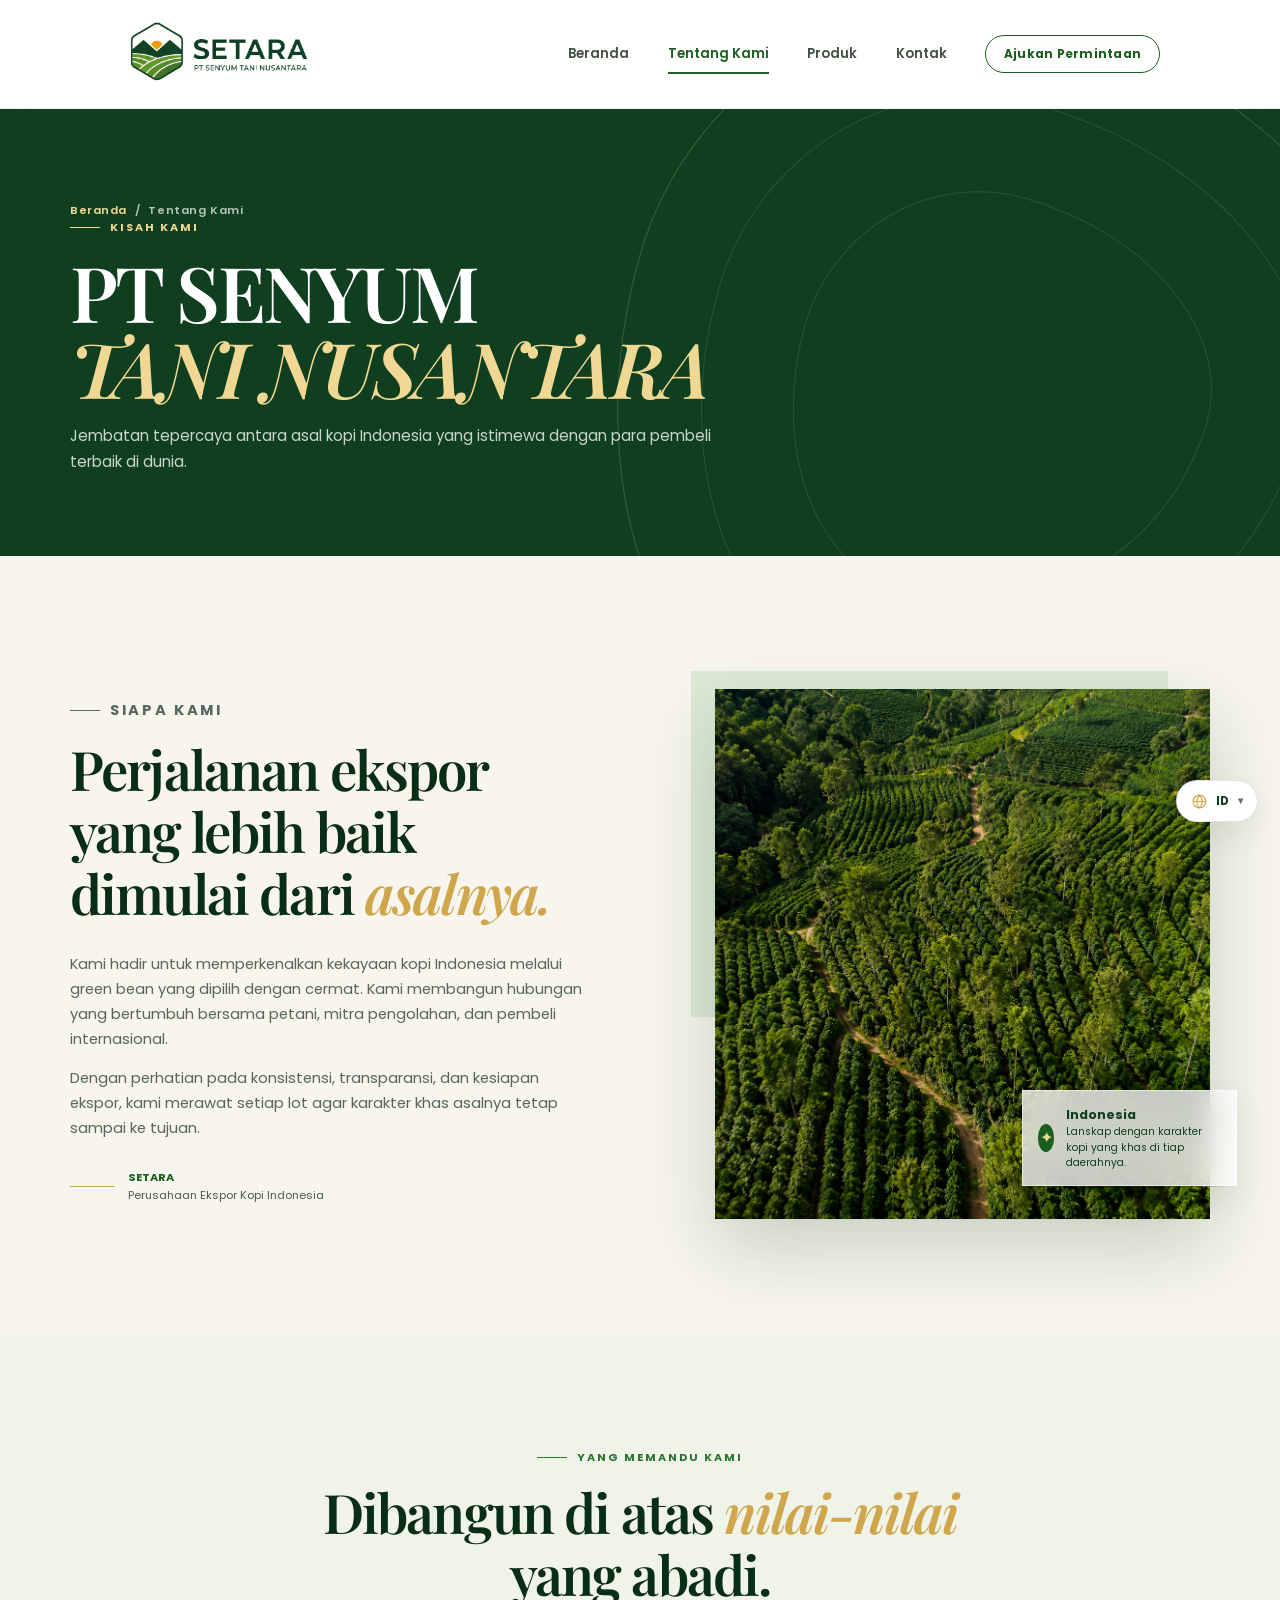
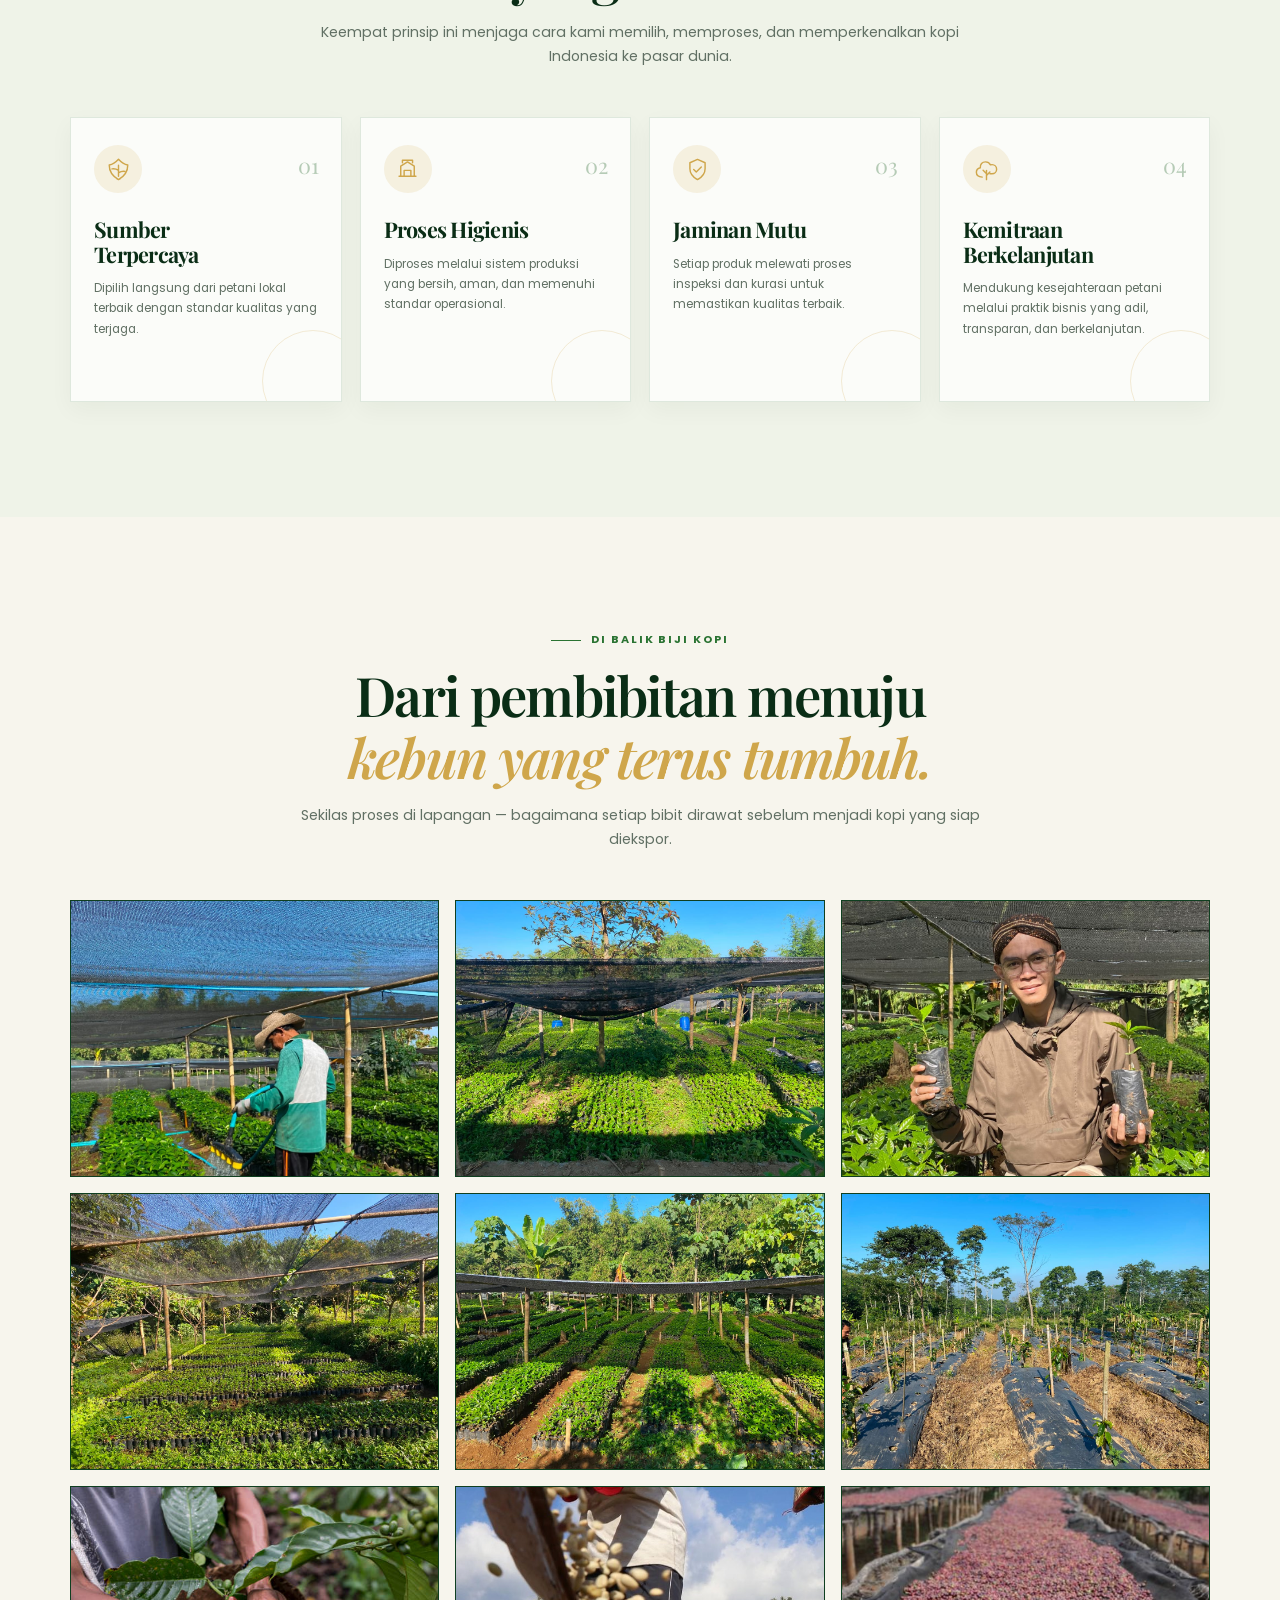
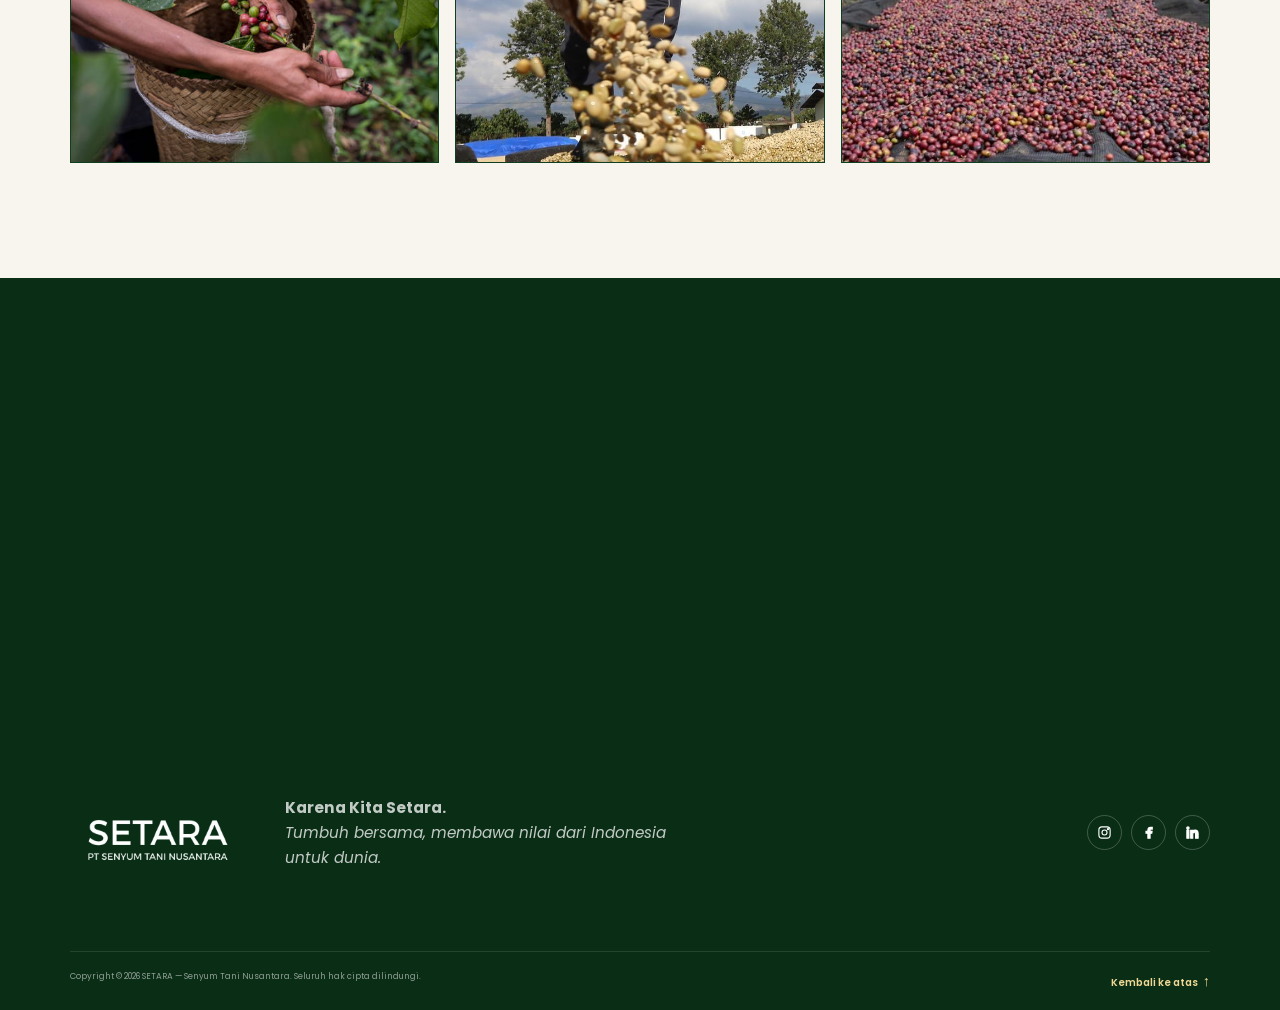
==== about.html @ 3e42531a "update galery and product" ====
<!doctype html>
<html lang="id">
  <head>
    <meta charset="UTF-8" />
    <meta name="viewport" content="width=device-width, initial-scale=1.0" />
    <meta
      name="description"
      content="Kenali komitmen SETARA dalam membawa kopi Indonesia berkualitas ke pasar global."
    />
    <title>Tentang Kami | SETARA</title>
    <link rel="icon" type="image/png" href="assets/logo-title.png" />
    <link rel="apple-touch-icon" href="assets/logo-title.png" />
    <link rel="preconnect" href="https://fonts.googleapis.com" />
    <link rel="preconnect" href="https://fonts.gstatic.com" crossorigin />
    <link
      href="https://fonts.googleapis.com/css2?family=Poppins:wght@400;500;600;700&family=Playfair+Display:wght@600;700&display=swap"
      rel="stylesheet"
    />
    <link rel="stylesheet" href="css/style.css" />
  </head>
  <body>
    <div class="site-loader" id="site-loader" aria-hidden="true">
      <div class="loader-mark"><span></span><span></span></div>
      <p>SETARA</p>
    </div>

    <header class="site-header" id="top">
      <div class="container nav-wrap">
        <a
          class="brand brand-logo"
          href="index.html"
          aria-label="SETARA - Senyum Tani Nusantara, kembali ke beranda"
        >
          <img
            src="assets/logo-horizontal.png"
            alt="SETARA - Senyum Tani Nusantara"
          />
        </a>
        <button
          class="menu-toggle"
          type="button"
          aria-expanded="false"
          aria-controls="primary-navigation"
          aria-label="Buka navigasi"
        >
          <span></span><span></span><span></span>
        </button>
        <nav
          class="primary-nav"
          id="primary-navigation"
          aria-label="Navigasi utama"
        >
          <a href="index.html" data-i18n="nav.beranda">Beranda</a
          ><a class="active" href="about.html" data-i18n="nav.about">Tentang Kami</a
          ><a href="product.html" data-i18n="nav.product">Produk</a><a href="contact.html" data-i18n="nav.contact">Kontak</a>
          <button type="button" class="nav-request-btn" data-open-request>
            <span data-i18n="nav.request">Ajukan Permintaan</span>
          </button>
        </nav>
      </div>
    </header>

    <main>
      <section class="page-hero about-hero" aria-labelledby="about-title">
        <div class="page-hero-pattern" aria-hidden="true"></div>
        <div class="container page-hero-content">
          <p class="breadcrumb reveal" data-reveal="fade-up">
            <a href="index.html" data-i18n="nav.beranda">Beranda</a
            ><span aria-hidden="true">/</span> <span data-i18n="about.breadcrumb">Tentang Kami</span>
          </p>
          <p class="eyebrow light reveal" data-reveal="fade-up" data-i18n="about.hero.eyebrow">Kisah kami</p>
          <h1 id="about-title" class="reveal" data-reveal="fade-up" data-i18n="about.hero.title">
            PT SENYUM <em>TANI NUSANTARA</em>
          </h1>
          <p class="page-hero-lead reveal" data-reveal="fade-up" data-i18n="about.hero.lead">
            Jembatan tepercaya antara asal kopi Indonesia yang istimewa dengan
            para pembeli terbaik di dunia.
          </p>
        </div>
      </section>

      <section class="section story-section" aria-labelledby="story-title">
        <div class="container story-grid">
          <div class="story-copy reveal" data-reveal="fade-right">
            <p class="eyebrow" data-i18n="about.story.eyebrow">Siapa kami</p>
            <h2 id="story-title" data-i18n="about.story.title">
              Perjalanan ekspor yang lebih baik dimulai dari
              <em>asalnya.</em>
            </h2>
            <p data-i18n="about.story.p1">
              Kami hadir untuk memperkenalkan kekayaan kopi Indonesia
              melalui green bean yang dipilih dengan cermat. Kami membangun
              hubungan yang bertumbuh bersama petani, mitra pengolahan, dan
              pembeli internasional.
            </p>
            <p data-i18n="about.story.p2">
              Dengan perhatian pada konsistensi, transparansi, dan kesiapan
              ekspor, kami merawat setiap lot agar karakter khas asalnya tetap
              sampai ke tujuan.
            </p>
            <div class="story-signature">
              <span class="signature-line"></span>
              <p data-i18n="about.story.signature">
                <strong>SETARA</strong><br />Perusahaan Ekspor Kopi
                Indonesia
              </p>
            </div>
          </div>
          <div class="story-visual reveal" data-reveal="fade-left">
            <div class="story-photo">
              <img
                src="assets/coffee-plantation.png"
                alt="Hamparan kebun kopi Indonesia"
                loading="lazy"
              />
            </div>
            <div class="origin-card glass-card">
              <span class="origin-pin" aria-hidden="true">✦</span>
              <p data-i18n="about.origin.card">
                <strong>Indonesia</strong><br />Lanskap dengan karakter kopi
                yang khas di tiap daerahnya.
              </p>
            </div>
          </div>
        </div>
      </section>

      <section
        class="values-section section section-soft"
        aria-labelledby="values-title"
      >
        <div class="container">
          <div class="section-heading centered reveal" data-reveal="fade-up">
            <p class="eyebrow" data-i18n="about.values.eyebrow">Yang memandu kami</p>
            <h2 id="values-title" data-i18n="about.values.title">Dibangun di atas <em>nilai-nilai</em> yang abadi.</h2>
            <p data-i18n="about.values.desc">
              Keempat prinsip ini menjaga cara kami memilih, memproses, dan
              memperkenalkan kopi Indonesia ke pasar dunia.
            </p>
          </div>

          <div class="values-grid">
            <article class="value-card reveal" data-reveal="fade-up">
              <div class="value-icon" aria-hidden="true">
                <svg viewBox="0 0 32 32">
                  <path
                    d="M16 28c6.7-3.8 11-9.4 11-17.3C22.2 9.8 18.9 7 16 3.8c-2.9 3.2-6.2 6-11 6.9C5 18.6 9.3 24.2 16 28Z"
                  ></path>
                  <path
                    d="M16 24V11M16 17c-2.7-1.7-5.3-2.1-7.7-1.7M16 20c2.7-1.7 5.3-2.1 7.7-1.7"
                  ></path>
                </svg>
              </div>
              <span class="card-number">01</span>
              <h3 data-i18n="about.value1.title">Sumber Terpercaya</h3>
              <p data-i18n="about.value1.desc">
                Dipilih langsung dari petani lokal terbaik dengan standar
                kualitas yang terjaga.
              </p>
            </article>
            <article class="value-card reveal" data-reveal="fade-up">
              <div class="value-icon" aria-hidden="true">
                <svg viewBox="0 0 32 32">
                  <path d="M8 24V12l8-5 8 5v12"></path>
                  <path d="M12 24v-7h8v7M6 24h20M10 8V5h12v3"></path>
                </svg>
              </div>
              <span class="card-number">02</span>
              <h3 data-i18n="about.value2.title">Proses Higienis</h3>
              <p data-i18n="about.value2.desc">
                Diproses melalui sistem produksi yang bersih, aman, dan memenuhi
                standar operasional.
              </p>
            </article>
            <article class="value-card reveal" data-reveal="fade-up">
              <div class="value-icon" aria-hidden="true">
                <svg viewBox="0 0 32 32">
                  <path
                    d="M16 4 25 8v7c0 5.8-3.8 10-9 13-5.2-3-9-7.2-9-13V8l9-4Z"
                  ></path>
                  <path d="m11.5 16 3 3 6-6"></path>
                </svg>
              </div>
              <span class="card-number">03</span>
              <h3 data-i18n="about.value3.title">Jaminan Mutu</h3>
              <p data-i18n="about.value3.desc">
                Setiap produk melewati proses inspeksi dan kurasi untuk
                memastikan kualitas terbaik.
              </p>
            </article>
            <article class="value-card reveal" data-reveal="fade-up">
              <div class="value-icon" aria-hidden="true">
                <svg viewBox="0 0 32 32">
                  <path
                    d="M11 25c-4.4 0-7-2.3-7-5.6 0-2.6 1.8-4.8 4.7-5.4-.5-4.4 2.2-7 6.2-7 2.7 0 4.7 1.3 5.8 3.5.6-.2 1.2-.3 1.9-.3 3.1 0 5.4 2.3 5.4 5.4S25.6 21 22.5 21H20"
                  ></path>
                  <path d="M16 28v-11M16 21l-4-4M16 23l4-4"></path>
                </svg>
              </div>
              <span class="card-number">04</span>
              <h3 data-i18n="about.value4.title">Kemitraan Berkelanjutan</h3>
              <p data-i18n="about.value4.desc">
                Mendukung kesejahteraan petani melalui praktik bisnis yang adil,
                transparan, dan berkelanjutan.
              </p>
            </article>
          </div>
        </div>
      </section>

      <!-- Galeri "behind the beans": proses di lapangan, dari pembibitan hingga kebun tumbuh -->
      <section class="section gallery-section" aria-labelledby="gallery-title">
        <div class="container">
          <div class="section-heading centered reveal" data-reveal="fade-up">
            <p class="eyebrow" data-i18n="about.gallery.eyebrow">Di balik biji kopi</p>
            <h2 id="gallery-title" data-i18n="about.gallery.title">
              Dari pembibitan menuju <em>kebun yang terus tumbuh.</em>
            </h2>
            <p data-i18n="about.gallery.desc">
              Sekilas proses di lapangan — bagaimana setiap bibit dirawat
              sebelum menjadi kopi yang siap diekspor.
            </p>
          </div>

          <div class="gallery-grid">
            <button
              class="gallery-item reveal"
              data-reveal="zoom-in"
              type="button"
              data-gallery-open
              data-full="assets/gallery-pembibitan-terpadu.jpeg"
              data-caption="Pembibitan Terpadu"
            >
              <img
                src="assets/galeri1.jpeg"
                alt="Area pembibitan kopi SETARA"
                loading="lazy"
              />
              <span class="gallery-item-caption">Pembibitan Terpadu</span>
            </button>
            <button
              class="gallery-item reveal"
              data-reveal="fade-up"
              type="button"
              data-gallery-open
              data-full="assets/gallery-dirawat-harian.jpeg"
              data-caption="Dirawat Setiap Hari"
            >
              <img
                src="assets/galeri2.jpeg"
                alt="Petani menyiram bibit kopi"
                loading="lazy"
              />
              <span class="gallery-item-caption">Dirawat Setiap Hari</span>
            </button>
            <button
              class="gallery-item reveal"
              data-reveal="fade-left"
              type="button"
              data-gallery-open
              data-full="assets/bibit-pilihan.jpeg"
              data-caption="Bibit Pilihan"
            >
              <img
                src="assets/galeri3.jpeg"
                alt="Bibit kopi pilihan yang baru ditanam"
                loading="lazy"
              />
              <span class="gallery-item-caption">Bibit Pilihan</span>
            </button>
            <button
              class="gallery-item reveal"
              data-reveal="fade-up"
              type="button"
              data-gallery-open
              data-full="assets/gallery-bawah-naungan.jpeg"
              data-caption="Tumbuh di Bawah Naungan"
            >
              <img
                src="assets/galeri4.jpeg"
                alt="Bibit kopi tumbuh di bawah naungan jaring"
                loading="lazy"
              />
              <span class="gallery-item-caption">Tumbuh di Bawah Naungan</span>
            </button>
            <button
              class="gallery-item reveal"
              data-reveal="fade-right"
              type="button"
              data-gallery-open
              data-full="assets/gallery-menyatu-alam.jpeg"
              data-caption="Menyatu dengan Alam"
            >
              <img
                src="assets/galeri5.jpeg"
                alt="Kebun pembibitan kopi yang menyatu dengan alam sekitar"
                loading="lazy"
              />
              <span class="gallery-item-caption">Menyatu dengan Alam</span>
            </button>
            <button
              class="gallery-item reveal"
              data-reveal="fade-up"
              type="button"
              data-gallery-open
              data-full="assets/kebun-tumbuh.jpeg"
              data-caption="Kebun yang Terus Berkembang"
            >
              <img
                src="assets/galeri6.jpeg"
                alt="Kebun kopi SETARA yang terus berkembang"
                loading="lazy"
              />
              <span class="gallery-item-caption"
                >Kebun yang Terus Berkembang</span
              >
            </button>
            <button
              class="gallery-item reveal"
              data-reveal="fade-up"
              type="button"
              data-gallery-open
              data-full="assets/kebun-tumbuh.jpeg"
              data-caption="Kebun yang Terus Berkembang"
            >
              <img
                src="assets/galeri7.jpeg"
                alt="Kebun kopi SETARA yang terus berkembang"
                loading="lazy"
              />
              <span class="gallery-item-caption"
                >Kebun yang Terus Berkembang</span
              >
            </button>
            <button
              class="gallery-item reveal"
              data-reveal="fade-up"
              type="button"
              data-gallery-open
              data-full="assets/kebun-tumbuh.jpeg"
              data-caption="Kebun yang Terus Berkembang"
            >
              <img
                src="assets/galeri8.jpeg"
                alt="Kebun kopi SETARA yang terus berkembang"
                loading="lazy"
              />
              <span class="gallery-item-caption"
                >Kebun yang Terus Berkembang</span
              >
            </button>
            <button
              class="gallery-item reveal"
              data-reveal="fade-up"
              type="button"
              data-gallery-open
              data-full="assets/kebun-tumbuh.jpeg"
              data-caption="Kebun yang Terus Berkembang"
            >
              <img
                src="assets/galeri9.jpeg"
                alt="Kebun kopi SETARA yang terus berkembang"
                loading="lazy"
              />
              <span class="gallery-item-caption"
                >Kebun yang Terus Berkembang</span
              >
            </button>
          </div>
        </div>
      </section>

      <section class="quote-band" aria-label="Pernyataan SETARA">
        <div class="container reveal" data-reveal="zoom-in">
          <span class="quote-mark" aria-hidden="true">“</span>
          <p data-i18n="about.quote">
            Kami percaya kemitraan kopi yang paling kuat lahir dari kejelasan,
            perhatian, dan rasa hormat bersama terhadap asalnya.
          </p>
        </div>
      </section>
    </main>

    <footer class="site-footer">
      <div class="container footer-main">
        <a
          class="brand brand-logo footer-brand"
          href="index.html"
          aria-label="SETARA - Senyum Tani Nusantara, beranda"
        >
          <img
            src="assets/logo-footer.png"
            alt="SETARA - Senyum Tani Nusantara"
          />
        </a>
        <p data-i18n="footer.tagline">
          <strong>Karena Kita Setara.</strong><br />
          <em>Tumbuh bersama, membawa nilai dari Indonesia untuk dunia.</em>
        </p>
        <div class="social-links" aria-label="Media sosial">
          <a href="https://www.instagram.com/senyumtaninusantara/" target="_blank" rel="noopener noreferrer" aria-label="Instagram @senyumtaninusantara" title="Instagram @senyumtaninusantara"
            ><svg viewBox="0 0 24 24" aria-hidden="true">
              <rect x="3" y="3" width="18" height="18" rx="5"></rect>
              <circle cx="12" cy="12" r="4"></circle>
              <circle cx="17.5" cy="6.5" r="1"></circle></svg
          ></a>
          <a href="#" aria-label="Facebook" title="Facebook"
            ><svg viewBox="0 0 24 24" aria-hidden="true">
              <path
                d="M14.5 21v-8h2.8l.4-3h-3.2V8.1c0-.9.3-1.6 1.7-1.6H18V3.8c-.3 0-1.4-.1-2.6-.1-2.6 0-4.4 1.6-4.4 4.5V10H8v3h3v8h3.5Z"
              ></path></svg
          ></a>
          <a href="#" aria-label="LinkedIn" title="LinkedIn"
            ><svg viewBox="0 0 24 24" aria-hidden="true">
              <path
                d="M6.3 8.3H3V21h3.3V8.3ZM4.7 3A1.9 1.9 0 1 0 4.7 6.8 1.9 1.9 0 0 0 4.7 3ZM21 13.7c0-3.8-2-5.6-4.8-5.6-2.2 0-3.2 1.2-3.8 2V8.3H9.1V21h3.3v-6.3c0-1.7.3-3.4 2.4-3.4 2.1 0 2.1 2 2.1 3.5V21H21v-7.3Z"
              ></path></svg
          ></a>
        </div>
      </div>
      <div class="container footer-bottom">
        <small data-i18n="footer.copyright">Copyright © 2026 SETARA — Senyum Tani Nusantara. Seluruh hak cipta dilindungi.</small
        ><a href="#top" data-i18n="footer.backtotop">Kembali ke atas <span aria-hidden="true">↑</span></a>
      </div>
    </footer>
    <button class="scroll-top" type="button" aria-label="Kembali ke atas">
      <span aria-hidden="true">↑</span>
    </button>

    <!-- Lightbox galeri -->
    <div class="lightbox" id="galleryLightbox" aria-hidden="true">
      <div class="lightbox-overlay" data-lightbox-close></div>
      <div class="lightbox-inner">
        <button
          class="lightbox-close"
          type="button"
          data-lightbox-close
          aria-label="Tutup galeri"
        >
          ×
        </button>
        <button
          class="lightbox-arrow prev"
          type="button"
          data-lightbox-prev
          aria-label="Foto sebelumnya"
        >
          ‹
        </button>
        <img class="lightbox-image" id="lightboxImage" src="" alt="" />
        <p class="lightbox-caption" id="lightboxCaption"></p>
        <button
          class="lightbox-arrow next"
          type="button"
          data-lightbox-next
          aria-label="Foto berikutnya"
        >
          ›
        </button>
      </div>
    </div>

    <!-- Modal form permintaan -->
    <div class="request-modal" id="requestModal" aria-hidden="true">
      <div class="request-modal-overlay" data-close-request></div>
      <div
        class="request-modal-panel"
        role="dialog"
        aria-modal="true"
        aria-labelledby="requestModalTitle"
      >
        <button
          type="button"
          class="request-modal-close"
          data-close-request
          aria-label="Tutup form permintaan"
        >
          ×
        </button>
        <p class="eyebrow" data-i18n="modal.eyebrow">Ajukan Permintaan</p>
        <h3 id="requestModalTitle" data-i18n="modal.title">Ceritakan kebutuhan Anda</h3>
        <p class="request-modal-lead" data-i18n="modal.lead">
          Isi form singkat ini, permintaan Anda akan langsung dibuka lewat
          aplikasi email menuju tim kami.
        </p>
        <form id="requestForm" novalidate>
          <div class="form-field">
            <label for="reqName" data-i18n="modal.label.name">Nama</label
            ><input
              type="text"
              id="reqName"
              name="name"
              autocomplete="name"
              required
            />
          </div>
          <div class="form-field">
            <label for="reqEmail" data-i18n="modal.label.email">Email</label
            ><input
              type="email"
              id="reqEmail"
              name="email"
              autocomplete="email"
              required
            />
          </div>
          <div class="form-field">
            <label for="reqMessage" data-i18n="modal.label.message">Permintaan</label
            ><textarea
              id="reqMessage"
              name="message"
              rows="4"
              required
            ></textarea>
          </div>
          <button type="submit" class="button button-primary request-submit" data-i18n="modal.submit">
            Kirim Permintaan <span aria-hidden="true">→</span>
          </button>
          <p class="request-modal-note" id="requestModalNote" role="status"></p>
        </form>
      </div>
    </div>

    <script src="js/script.js"></script>
  </body>
</html>
---- css/style.css ----
/* SETARA — shared design system */
:root {
  --green-950: #0a2d16;
  --green-900: #103f20;
  --green-800: #1b5e20;
  --green-700: #2a7332;
  --green-500: #639e58;
  --green-200: #dcead6;
  --cream: #f7f5ed;
  --cream-dark: #ece8db;
  --ink: #16251a;
  --muted: #617064;
  --gold: #cfa64b;
  --gold-light: #f0d894;
  --white: #ffffff;
  --border: rgba(22, 37, 26, 0.13);
  --shadow-sm: 0 12px 30px rgba(20, 46, 27, 0.08);
  --shadow-lg: 0 28px 70px rgba(16, 57, 26, 0.2);
  --serif: "Playfair Display", Georgia, serif;
  --sans: "Poppins", Arial, sans-serif;
  --container: min(1140px, calc(100% - 48px));
}

* {
  box-sizing: border-box;
}

html {
  scroll-behavior: smooth;
}

body {
  margin: 0;
  overflow-x: hidden;
  background: var(--cream);
  color: var(--ink);
  font-family: var(--sans);
  font-size: 16px;
  line-height: 1.7;
  -webkit-font-smoothing: antialiased;
  text-rendering: optimizeLegibility;
}

body.menu-open {
  overflow: hidden;
}

img {
  display: block;
  max-width: 100%;
}

a {
  color: inherit;
  text-decoration: none;
}

button {
  font: inherit;
}

p, h1, h2, h3, figure {
  margin: 0;
}

::selection {
  background: var(--gold-light);
  color: var(--green-950);
}

:focus-visible {
  outline: 3px solid var(--gold);
  outline-offset: 4px;
}

.container {
  width: var(--container);
  margin-inline: auto;
}

.section {
  padding: clamp(76px, 9vw, 132px) 0;
}

.section-soft {
  background: #eff3e8;
}

.sr-only {
  position: absolute;
  width: 1px;
  height: 1px;
  padding: 0;
  margin: -1px;
  overflow: hidden;
  clip: rect(0, 0, 0, 0);
  white-space: nowrap;
  border: 0;
}

.eyebrow {
  display: flex;
  align-items: center;
  gap: 10px;
  color: var(--green-700);
  font-size: 0.69rem;
  font-weight: 700;
  letter-spacing: 0.18em;
  line-height: 1.4;
  text-transform: uppercase;
}

.eyebrow::before {
  width: 30px;
  height: 1px;
  background: currentColor;
  content: "";
}

.eyebrow.light {
  color: var(--gold-light);
}

h1, h2, h3 {
  letter-spacing: -0.034em;
  line-height: 1.14;
}

h1, h2 {
  font-family: var(--serif);
  font-weight: 600;
}

h1 em, h2 em, h3 em {
  color: var(--gold);
  font-style: italic;
  font-weight: inherit;
}

h2 {
  font-size: clamp(2.22rem, 4.25vw, 4.2rem);
}

/* Loading screen */
.site-loader {
  position: fixed;
  z-index: 2000;
  inset: 0;
  display: grid;
  place-content: center;
  gap: 18px;
  background: var(--green-950);
  color: var(--cream);
  transition: opacity 0.55s ease, visibility 0.55s ease;
}

.site-loader.is-hidden {
  visibility: hidden;
  opacity: 0;
}

.site-loader p {
  font-size: 0.72rem;
  font-weight: 700;
  letter-spacing: 0.28em;
  text-align: center;
  text-transform: uppercase;
}

.loader-mark {
  position: relative;
  width: 44px;
  height: 44px;
  margin-inline: auto;
}

.loader-mark span {
  position: absolute;
  inset: 0 18px;
  border-radius: 100% 0 100% 0;
  background: var(--gold);
  animation: loader-leaf 1.2s ease-in-out infinite alternate;
  transform: rotate(45deg);
}

.loader-mark span:last-child {
  background: var(--green-500);
  animation-delay: -0.6s;
  transform: rotate(225deg);
}

@keyframes loader-leaf {
  from {
    scale: 0.75;
    opacity: 0.48;
  }

  to {
    scale: 1;
    opacity: 1;
  }
}

/* Navigation */
.site-header {
  position: sticky;
  z-index: 100;
  top: 0;
  background: rgba(255, 255, 255, 0.95);
  border-bottom: 1px solid rgba(22, 37, 26, 0.06);
  box-shadow: 0 4px 18px rgba(20, 46, 27, 0.04);
  -webkit-backdrop-filter: blur(14px);
  backdrop-filter: blur(14px);
}

.nav-wrap {
  display: flex;
  align-items: center;
  justify-content: space-between;
  min-height: 108px;
  gap: 28px;
  max-width: 1040px;
  margin-inline: auto;
}

.brand {
  display: inline-flex;
  align-items: center;
  gap: 10px;
  flex-shrink: 0;
}

.brand:not(.brand-logo) img {
  width: 44px;
  height: 44px;
  border-radius: 50%;
  object-fit: cover;
}

.brand span {
  color: var(--green-950);
  font-size: 1rem;
  font-weight: 500;
  letter-spacing: -0.04em;
  line-height: 1;
}

.brand span strong {
  color: var(--green-800);
  font-weight: 700;
}

.brand-logo {
  margin-left: -10px;
}

.brand-logo img {
  width: 385px;
  max-height: 108px;
  object-fit: contain;
  object-position: left center;
}

.primary-nav {
  display: flex;
  align-items: center;
  gap: clamp(20px, 3vw, 39px);
}

.primary-nav a {
  position: relative;
  color: #415145;
  font-size: 0.82rem;
  font-weight: 600;
  line-height: 76px;
  transition: color 0.25s ease;
}

.primary-nav a::after {
  position: absolute;
  right: 0;
  bottom: 18px;
  left: 0;
  height: 2px;
  background: var(--green-800);
  content: "";
  scale: 0 1;
  transform-origin: right;
  transition: scale 0.3s ease;
}

.primary-nav a:hover, .primary-nav a.active {
  color: var(--green-800);
}

.primary-nav a:hover::after, .primary-nav a.active::after {
  scale: 1;
  transform-origin: left;
}

.menu-toggle {
  display: none;
  width: 44px;
  height: 44px;
  padding: 10px;
  border: 1px solid var(--border);
  border-radius: 50%;
  background: transparent;
  cursor: pointer;
}

.menu-toggle span {
  display: block;
  width: 100%;
  height: 2px;
  margin: 4px 0;
  background: var(--green-900);
  transition: transform .25s ease, opacity .25s ease;
}

.menu-toggle.is-open span:nth-child(1) {
  transform: translateY(6px) rotate(45deg);
}

.menu-toggle.is-open span:nth-child(2) {
  opacity: 0;
}

.menu-toggle.is-open span:nth-child(3) {
  transform: translateY(-6px) rotate(-45deg);
}

/* Tombol "Ajukan Permintaan" di navbar — pemicu modal form */
.nav-request-btn {
  display: inline-flex;
  align-items: center;
  height: 38px;
  padding: 0 18px;
  border: 1px solid var(--green-800);
  border-radius: 100px;
  background: transparent;
  color: var(--green-800);
  font-size: .74rem;
  font-weight: 700;
  letter-spacing: .02em;
  cursor: pointer;
  transition: background .25s ease, color .25s ease, transform .25s ease;
}

.nav-request-btn:hover {
  background: var(--green-800);
  color: var(--white);
  transform: translateY(-2px);
}

/* Hero */
.hero {
  position: relative;
  display: grid;
  min-height: max(620px, calc(100svh - 76px));
  overflow: hidden;
  isolation: isolate;
  background: var(--green-950);
}

.hero-media, .hero-scrim {
  position: absolute;
  inset: 0;
}

.hero-media {
  overflow: hidden;
  z-index: -3;
}

.hero-background {
  width: 100%;
  height: 112%;
  object-fit: cover;
  object-position: 50% 44%;
  filter: saturate(0.8) contrast(1.08);
  transform: scale(1.04);
  will-change: transform;
}

.hero-scrim {
  z-index: -2;
  background:
    linear-gradient(90deg, rgba(5, 31, 13, 0.94) 0%, rgba(8, 46, 19, 0.76) 43%, rgba(8, 46, 19, 0.36) 69%, rgba(8, 46, 19, 0.31) 100%),
    linear-gradient(0deg, rgba(7, 30, 14, 0.58), transparent 45%);
}

.hero::after {
  position: absolute;
  z-index: -1;
  right: -12vw;
  bottom: -28vw;
  width: 52vw;
  aspect-ratio: 1;
  border: 1px solid rgba(240, 216, 148, 0.26);
  border-radius: 50%;
  content: "";
}

.hero-orbit {
  position: absolute;
  z-index: -1;
  border: 1px solid rgba(240, 216, 148, .24);
  border-radius: 50%;
  pointer-events: none;
}

.orbit-one {
  width: 40vw;
  height: 40vw;
  top: -20vw;
  right: -8vw;
}

.orbit-two {
  width: 19vw;
  height: 19vw;
  top: 18%;
  right: 17%;
  border-color: rgba(255, 255, 255, .13);
}

.hero-content {
  align-self: center;
  padding: 90px 0 108px;
  color: var(--white);
}

.hero h1 {
  max-width: 770px;
  margin-top: 18px;
  color: var(--white);
  font-size: clamp(2.7rem, 6.1vw, 5.6rem);
  line-height: .99;
}

.hero h1 em {
  display: block;
  color: var(--gold-light);
}

.hero-kicker {
  margin-top: 22px;
  color: var(--gold-light);
  font-size: clamp(.9rem, 1.45vw, 1.08rem);
  font-weight: 600;
  letter-spacing: .07em;
}

.hero-copy {
  max-width: 610px;
  margin-top: 18px;
  color: rgba(255, 255, 255, .86);
  font-size: clamp(.9rem, 1.25vw, 1rem);
}

.hero-actions {
  display: flex;
  flex-wrap: wrap;
  gap: 14px;
  margin-top: 34px;
}

.button {
  position: relative;
  display: inline-flex;
  align-items: center;
  justify-content: center;
  gap: 17px;
  min-height: 52px;
  padding: 0 23px;
  overflow: hidden;
  border: 1px solid transparent;
  border-radius: 100px;
  font-size: .78rem;
  font-weight: 700;
  letter-spacing: .02em;
  line-height: 1;
  transition: transform .28s ease, background .28s ease, color .28s ease, border-color .28s ease, box-shadow .28s ease;
}

.button:hover {
  transform: translateY(-3px) scale(1.025);
  box-shadow: 0 12px 22px rgba(2, 23, 9, .18);
}

.button span:not(.ripple) {
  font-size: 1.15rem;
  line-height: 0;
}

.button-gold {
  background: var(--gold);
  color: var(--green-950);
}

.button-gold:hover {
  background: var(--gold-light);
}

.button-ghost {
  border-color: rgba(255, 255, 255, .6);
  color: var(--white);
}

.button-ghost:hover {
  border-color: var(--white);
  background: rgba(255, 255, 255, .11);
}

.button-primary {
  background: var(--green-800);
  color: var(--white);
}

.button-primary:hover {
  background: var(--green-900);
}

.ripple {
  position: absolute;
  border-radius: 50%;
  background: rgba(255, 255, 255, .4);
  transform: translate(-50%, -50%) scale(0);
  pointer-events: none;
  animation: ripple .65s ease-out;
}

@keyframes ripple {
  to {
    transform: translate(-50%, -50%) scale(5);
    opacity: 0;
  }
}

.scroll-cue {
  position: absolute;
  bottom: 29px;
  display: flex;
  align-items: center;
  gap: 10px;
  color: rgba(255, 255, 255, .7);
  font-size: .64rem;
  font-weight: 600;
  letter-spacing: .13em;
  text-transform: uppercase;
}

.scroll-cue span {
  position: relative;
  display: inline-block;
  width: 26px;
  height: 42px;
  border: 1px solid rgba(255, 255, 255, .62);
  border-radius: 16px;
}

.scroll-cue span::after {
  position: absolute;
  top: 8px;
  left: 50%;
  width: 3px;
  height: 7px;
  border-radius: 4px;
  background: var(--gold-light);
  content: "";
  transform: translateX(-50%);
  animation: scroll-dot 1.5s infinite;
}

@keyframes scroll-dot {
  0%, 100% {
    opacity: 0;
    transform: translate(-50%, 0);
  }

  50% {
    opacity: 1;
    transform: translate(-50%, 13px);
  }
}

/* Home introduction */
.intro-section {
  background: var(--cream);
}

.intro-grid {
  display: grid;
  grid-template-columns: minmax(0, .92fr) minmax(0, 1fr);
  align-items: center;
  gap: clamp(52px, 9vw, 128px);
}

.intro-image-wrap {
  position: relative;
  padding: 0 20px 20px 0;
}

.editorial-image {
  position: relative;
  z-index: 1;
  height: clamp(425px, 46vw, 570px);
  overflow: hidden;
  box-shadow: var(--shadow-lg);
}

.editorial-image {
  position: relative;
  z-index: 1;
  height: clamp(425px, 46vw, 570px);
  overflow: hidden;
  border-radius: 0 22px 0 0;
  box-shadow: var(--shadow-lg);
}

.editorial-image img {
  width: 100%;
  height: 100%;
  object-fit: cover;
  object-position: center;
  filter: saturate(1.05) contrast(1.06) brightness(0.97);
}

.editorial-image figcaption {
  position: absolute;
  z-index: 3;
  bottom: 0;
  left: 0;
  display: flex;
  align-items: center;
  gap: 9px;
  max-width: 65%;
  padding: 13px 18px;
  background: rgba(255, 255, 255, .93);
  color: var(--green-900);
  font-size: .62rem;
  font-weight: 700;
  letter-spacing: .1em;
  text-transform: uppercase;
}

.fig-line {
  width: 20px;
  height: 1px;
  background: var(--gold);
}

.image-badge {
  position: absolute;
  z-index: 2;
  right: -18px;
  bottom: 47px;
  display: flex;
  align-items: center;
  gap: 10px;
  padding: 13px 17px;
  color: var(--green-900);
}

.glass-card {
  border: 1px solid rgba(255, 255, 255, .56);
  background: rgba(255, 255, 255, .76);
  box-shadow: var(--shadow-sm);
  -webkit-backdrop-filter: blur(14px);
  backdrop-filter: blur(14px);
}

.image-badge strong {
  color: var(--green-800);
  font-family: var(--serif);
  font-size: 1.7rem;
  line-height: 1;
}

.image-badge span {
  font-size: .59rem;
  font-weight: 700;
  line-height: 1.32;
  letter-spacing: .08em;
  text-transform: uppercase;
}

.intro-copy h2 {
  max-width: 620px;
  margin: 16px 0 27px;
  color: var(--green-950);
}

.intro-copy>p {
  max-width: 570px;
  margin-top: 14px;
  color: #566359;
  font-size: .92rem;
}

.trust-points {
  display: grid;
  gap: 15px;
  margin: 28px 0;
}

.trust-points>div {
  display: grid;
  grid-template-columns: 38px 1fr;
  gap: 11px;
  align-items: start;
}

.point-icon {
  display: grid;
  width: 32px;
  aspect-ratio: 1;
  place-items: center;
  border: 1px solid rgba(207, 166, 75, .6);
  border-radius: 50%;
  color: var(--gold);
  font-size: .55rem;
  font-weight: 700;
}

.trust-points p {
  color: #667166;
  font-size: .76rem;
  line-height: 1.6;
}

.trust-points strong {
  color: var(--green-900);
  font-size: .8rem;
}

.text-link {
  position: relative;
  display: inline-flex;
  align-items: center;
  gap: 11px;
  padding: 0;
  border: none;
  background: none;
  color: var(--green-800);
  font-family: inherit;
  font-size: .78rem;
  font-weight: 700;
  cursor: pointer;
}

.text-link::after {
  position: absolute;
  right: 0;
  bottom: -5px;
  left: 0;
  height: 1px;
  background: currentColor;
  content: "";
  transform: scaleX(.35);
  transform-origin: left;
  transition: transform .25s ease;
}

.text-link:hover::after {
  transform: scaleX(1);
}

.text-link span {
  font-size: 1.1rem;
  transition: transform .25s ease;
}

.text-link:hover span {
  transform: translateX(4px);
}

/* Slider "perjalanan kopi" di dalam editorial-image (beranda) */
.editorial-slider {
  cursor: grab;
  touch-action: pan-y;
}

.editorial-slider::after {
  position: absolute;
  inset: 0;
  z-index: 2;
  pointer-events: none;
  background: linear-gradient(180deg, rgba(10, 45, 22, .16) 0%, transparent 22%, transparent 68%, rgba(10, 45, 22, .55) 100%);
  content: "";
}

.editorial-slider:active {
  cursor: grabbing;
}

.slider-track {
  position: relative;
  width: 100%;
  height: 100%;
}

.slide {
  position: absolute;
  inset: 0;
  opacity: 0;
  transition: opacity .9s ease;
}

.slide.is-active {
  opacity: 1;
  z-index: 1;
}

.editorial-slider figcaption {
  z-index: 2;
}

.slider-arrow {
  position: absolute;
  top: 50%;
  z-index: 4;
  display: grid;
  width: 44px;
  aspect-ratio: 1;
  place-items: center;
  border: none;
  border-radius: 50%;
  background: var(--gold);
  color: var(--green-950);
  font-size: 1.4rem;
  font-weight: 700;
  line-height: 0;
  cursor: pointer;
  opacity: 1;
  box-shadow: 0 6px 18px rgba(10, 45, 22, .35);
  transform: translateY(-50%);
  transition: background .25s ease, transform .25s ease, box-shadow .25s ease;
}

.slider-arrow:hover {
  background: var(--gold-light);
  transform: translateY(-50%) scale(1.08);
  box-shadow: 0 8px 22px rgba(10, 45, 22, .45);
}

.slider-arrow.prev {
  left: 14px;
}

.slider-arrow.next {
  right: 14px;
}

.slider-dots {
  position: absolute;
  top: 18px;
  right: 18px;
  z-index: 4;
  display: flex;
  gap: 9px;
}

.dot {
  width: 10px;
  height: 10px;
  padding: 0;
  border: 1.5px solid rgba(255, 255, 255, .9);
  border-radius: 50%;
  background: rgba(255, 255, 255, .3);
  cursor: pointer;
  box-shadow: 0 2px 6px rgba(0, 0, 0, .25);
  transition: background .25s ease, width .25s ease, border-radius .25s ease, border-color .25s ease;
}

.dot:hover {
  background: rgba(255, 255, 255, .6);
}

.dot.is-active {
  width: 26px;
  border-radius: 6px;
  background: var(--gold);
  border-color: var(--gold);
}

.commitment-band {
  padding: clamp(56px, 7vw, 93px) 0;
  overflow: hidden;
  background: var(--green-900);
  color: var(--white);
}

.commitment-grid {
  display: grid;
  grid-template-columns: .8fr 2.6fr .75fr;
  gap: clamp(25px, 4vw, 70px);
  align-items: center;
}

.commitment-text {
  max-width: 710px;
  font-family: var(--serif);
  font-size: clamp(1.5rem, 2.6vw, 2.75rem);
  line-height: 1.29;
}

.commitment-text em {
  color: var(--gold-light);
}

.round-link {
  display: grid;
  width: 128px;
  aspect-ratio: 1;
  place-content: center;
  justify-self: end;
  border: 1px solid rgba(240, 216, 148, .75);
  border-radius: 50%;
  color: var(--gold-light);
  font-size: .66rem;
  font-weight: 600;
  line-height: 1.4;
  text-align: center;
  transition: background .3s ease, color .3s ease, transform .3s ease;
}

.round-link b {
  margin-top: 4px;
  font-size: 1.35rem;
  font-weight: 400;
}

.round-link:hover {
  background: var(--gold-light);
  color: var(--green-900);
  transform: rotate(8deg);
}

/* Secondary hero */
.page-hero {
  position: relative;
  min-height: 390px;
  overflow: hidden;
  background: var(--green-900);
  color: var(--white);
}

.page-hero-content {
  position: relative;
  z-index: 1;
  padding: 92px 0 82px;
}

.page-hero-content h1 {
  max-width: 730px;
  margin: 19px 0 18px;
  color: var(--white);
  font-size: clamp(3rem, 6vw, 5.6rem);
  line-height: .98;
}

.page-hero-content h1 em {
  display: block;
  color: var(--gold-light);
}

.page-hero-lead {
  max-width: 660px;
  color: rgba(255, 255, 255, .78);
  font-size: .94rem;
}

.breadcrumb {
  display: flex;
  align-items: center;
  gap: 8px;
  color: rgba(255, 255, 255, .69);
  font-size: .7rem;
  font-weight: 600;
  letter-spacing: .05em;
}

.breadcrumb a {
  color: var(--gold-light);
}

.page-hero-pattern {
  position: absolute;
  inset: -20% -8% auto auto;
  width: min(63vw, 770px);
  aspect-ratio: 1;
  border: 1px solid rgba(240, 216, 148, .2);
  border-radius: 43% 57% 59% 41% / 44% 40% 60% 56%;
  transform: rotate(16deg);
}

.page-hero-pattern::before, .page-hero-pattern::after {
  position: absolute;
  border: 1px solid rgba(255, 255, 255, .11);
  border-radius: inherit;
  content: "";
}

.page-hero-pattern::before {
  inset: 11%;
}

.page-hero-pattern::after {
  inset: 23%;
}

.product-hero {
  background: linear-gradient(120deg, #0b3619, #246b32);
}

/* About */
.story-grid {
  display: grid;
  grid-template-columns: 1fr 1fr;
  align-items: center;
  gap: clamp(42px, 8vw, 116px);
}

.story-copy h2 {
  margin: 17px 0 28px;
  color: var(--green-950);
}

.story-copy>p {
  max-width: 560px;
  margin-top: 14px;
  color: #59665c;
  font-size: .92rem;
}

.story-signature {
  display: flex;
  align-items: center;
  gap: 13px;
  margin-top: 28px;
  color: #4e5d51;
  font-size: .7rem;
  line-height: 1.6;
}

.story-signature strong {
  color: var(--green-800);
}

.signature-line {
  width: 45px;
  height: 1px;
  background: var(--gold);
}

.story-visual {
  position: relative;
  padding: 18px 0 0 24px;
}

.story-visual::before {
  position: absolute;
  top: 0;
  right: 42px;
  left: 0;
  height: 63%;
  background: var(--green-200);
  content: "";
}

.story-photo {
  position: relative;
  z-index: 1;
  height: clamp(385px, 43vw, 530px);
  overflow: hidden;
  box-shadow: var(--shadow-lg);
}

.story-photo img {
  width: 100%;
  height: 100%;
  object-fit: cover;
  object-position: center;
}

.origin-card {
  position: absolute;
  z-index: 2;
  right: -27px;
  bottom: 33px;
  display: flex;
  align-items: center;
  gap: 12px;
  max-width: 215px;
  padding: 15px;
  color: var(--green-900);
}

.origin-pin {
  display: grid;
  width: 34px;
  aspect-ratio: 1;
  place-items: center;
  border-radius: 50%;
  background: var(--green-800);
  color: var(--gold-light);
}

.origin-card p {
  font-size: .64rem;
  line-height: 1.5;
}

.origin-card strong {
  font-size: .78rem;
}

.section-heading {
  max-width: 680px;
  margin: 0 auto 48px;
}

.section-heading.centered {
  text-align: center;
}

.section-heading.centered .eyebrow {
  justify-content: center;
}

.section-heading h2 {
  margin: 16px 0 16px;
  color: var(--green-950);
}

.section-heading>p:last-child {
  color: var(--muted);
  font-size: .88rem;
}

.values-grid {
  display: grid;
  grid-template-columns: repeat(4, 1fr);
  gap: 18px;
}

.value-card {
  position: relative;
  min-height: 285px;
  padding: 27px 23px;
  overflow: hidden;
  border: 1px solid rgba(27, 94, 32, .13);
  background: rgba(255, 255, 255, .76);
  box-shadow: 0 8px 22px rgba(16, 57, 26, .045);
  transition: transform .3s ease, box-shadow .3s ease, border-color .3s ease;
}

.value-card::after {
  position: absolute;
  right: -23px;
  bottom: -31px;
  width: 100px;
  aspect-ratio: 1;
  border: 1px solid rgba(207, 166, 75, .21);
  border-radius: 50%;
  content: "";
  transition: transform .35s ease;
}

.value-card:hover {
  border-color: var(--green-500);
  box-shadow: var(--shadow-sm);
  transform: translateY(-9px);
}

.value-card:hover::after {
  transform: scale(1.4);
}

.value-icon {
  display: grid;
  width: 48px;
  aspect-ratio: 1;
  place-items: center;
  border-radius: 50%;
  background: rgba(207, 166, 75, .15);
  color: var(--gold);
}

.value-icon svg {
  width: 27px;
  height: 27px;
  fill: none;
  stroke: currentColor;
  stroke-linecap: round;
  stroke-linejoin: round;
  stroke-width: 1.7;
}

.card-number {
  position: absolute;
  top: 29px;
  right: 22px;
  color: rgba(27, 94, 32, .31);
  font-family: var(--serif);
  font-size: 1.35rem;
}

.value-card h3 {
  max-width: 170px;
  margin: 24px 0 12px;
  color: var(--green-950);
  font-family: var(--serif);
  font-size: 1.35rem;
}

.value-card p {
  position: relative;
  z-index: 1;
  color: var(--muted);
  font-size: .74rem;
  line-height: 1.7;
}

.quote-band {
  padding: clamp(65px, 8vw, 108px) 0;
  background: var(--green-950);
  color: var(--cream);
  text-align: center;
}

.quote-band>div {
  max-width: 850px;
}

.quote-mark {
  display: block;
  height: 64px;
  color: var(--gold);
  font-family: var(--serif);
  font-size: 6rem;
  line-height: 1;
}

.quote-band p {
  font-family: var(--serif);
  font-size: clamp(1.55rem, 3.2vw, 3rem);
  line-height: 1.36;
}

/* Products */
.products-intro {
  display: grid;
  grid-template-columns: .87fr 1.3fr;
  gap: 44px;
  align-items: end;
  margin-bottom: 48px;
}

.products-intro h2 {
  margin-top: 14px;
  color: var(--green-950);
}

.products-intro>p:last-child {
  max-width: 520px;
  margin-bottom: 3px;
  color: var(--muted);
  font-size: .89rem;
}

.product-grid {
  display: grid;
  grid-template-columns: 1fr 1fr;
  gap: clamp(25px, 3.7vw, 48px);
}

.product-card {
  overflow: hidden;
  border: 1px solid rgba(16, 63, 32, .12);
  background: var(--white);
  box-shadow: var(--shadow-sm);
  transition: transform .35s ease, box-shadow .35s ease;
}

.product-card:hover {
  box-shadow: 0 28px 55px rgba(16, 57, 26, .16);
  transform: translateY(-8px);
}

.product-image {
  position: relative;
  height: min(36vw, 398px);
  min-height: 300px;
  overflow: hidden;
  background: var(--green-900);
}

.product-image img {
  width: 100%;
  height: 100%;
  object-fit: cover;
  object-position: center 53%;
  transition: transform .7s cubic-bezier(.2, .7, .2, 1);
}

.product-card:hover .product-image img {
  transform: scale(1.075);
}

.product-index, .product-type {
  position: absolute;
  top: 16px;
  padding: 7px 11px;
  font-size: .6rem;
  font-weight: 700;
  letter-spacing: .1em;
  text-transform: uppercase;
}

.product-index {
  left: 16px;
  background: var(--gold);
  color: var(--green-950);
}

.product-type {
  right: 16px;
  border: 1px solid rgba(255, 255, 255, .5);
  background: rgba(10, 45, 22, .48);
  color: var(--white);
  -webkit-backdrop-filter: blur(5px);
  backdrop-filter: blur(5px);
}

.product-body {
  padding: 29px clamp(20px, 3vw, 34px) 27px;
}

.product-title-row {
  display: flex;
  justify-content: space-between;
  gap: 15px;
  align-items: flex-start;
}

.product-title-row h3 {
  color: var(--green-950);
  font-family: var(--serif);
  font-size: clamp(1.65rem, 2.35vw, 2.3rem);
  letter-spacing: -.01em;
}

.product-arrow {
  display: grid;
  width: 37px;
  aspect-ratio: 1;
  place-items: center;
  border: 1px solid var(--green-200);
  border-radius: 50%;
  color: var(--green-800);
  font-size: 1.18rem;
  transition: transform .25s ease, background .25s ease, color .25s ease;
}

.product-card:hover .product-arrow {
  background: var(--green-800);
  color: var(--white);
  transform: rotate(45deg);
}

.product-description {
  min-height: 74px;
  margin: 16px 0 22px;
  color: var(--muted);
  font-family: var(--serif);
  font-size: .88rem;
  font-style: italic;
  line-height: 1.75;
  letter-spacing: .01em;
}

.spec-list {
  display: grid;
  grid-template-columns: 1fr 1fr;
  margin: 0 0 24px;
  border-top: 1px solid var(--border);
}

.spec-list div {
  display: grid;
  gap: 1px;
  padding: 9px 0;
  border-bottom: 1px solid var(--border);
}

.spec-list div:nth-child(odd) {
  padding-right: 14px;
  border-right: 1px solid var(--border);
}

.spec-list div:nth-child(even) {
  padding-left: 14px;
}

.spec-list dt {
  color: #7b867d;
  font-size: .58rem;
  font-weight: 600;
  letter-spacing: .14em;
  text-transform: uppercase;
}

.spec-list dd {
  margin: 0;
  color: var(--green-900);
  font-family: var(--serif);
  font-size: .82rem;
  font-weight: 600;
  letter-spacing: .01em;
}

.product-note {
  padding: 43px 0;
}

.product-link {
  font-family: var(--serif);
  font-style: italic;
  font-weight: 600;
  letter-spacing: 0;
}

.product-note-inner {
  display: flex;
  justify-content: space-between;
  gap: 26px;
  align-items: center;
}

.product-note h2 {
  margin-top: 8px;
  color: var(--green-950);
  font-size: clamp(1.45rem, 3vw, 2.35rem);
}

/* Contact */
.contact-hero {
  position: relative;
  overflow: hidden;
  padding: clamp(95px, 13vw, 150px) 0 clamp(69px, 9vw, 105px);
  background: #e4ecd9;
}

.contact-hero-content {
  position: relative;
  z-index: 1;
}

.contact-hero .breadcrumb {
  color: #607064;
}

.contact-hero .breadcrumb a {
  color: var(--green-800);
}

.contact-hero h1 {
  margin: 16px 0 16px;
  color: var(--green-950);
  font-size: clamp(3.3rem, 7vw, 6rem);
}

.contact-hero h1 em {
  color: var(--green-800);
}

.contact-lead {
  max-width: 620px;
  color: #526257;
  font-size: .93rem;
}

.contact-hero-orb {
  position: absolute;
  top: -42vw;
  right: -17vw;
  width: min(69vw, 800px);
  aspect-ratio: 1;
  border: 1px solid rgba(27, 94, 32, .21);
  border-radius: 48% 52% 66% 34% / 51% 47% 53% 49%;
  transform: rotate(-16deg);
}

.contact-hero-orb::before {
  position: absolute;
  inset: 12%;
  border: 1px solid rgba(207, 166, 75, .52);
  border-radius: inherit;
  content: "";
}

.contact-section {
  background: var(--cream);
}

.contact-cards {
  display: grid;
  grid-template-columns: repeat(3, 1fr);
  gap: 17px;
  margin-top: -79px;
}

.contact-card {
  position: relative;
  display: flex;
  flex-direction: column;
  min-height: 195px;
  padding: 23px;
  overflow: hidden;
  border: 1px solid rgba(16, 63, 32, .1);
  background: var(--white);
  box-shadow: var(--shadow-sm);
  transition: transform .27s ease, box-shadow .27s ease;
}

a.contact-card:hover {
  box-shadow: 0 22px 42px rgba(16, 57, 26, .13);
  transform: translateY(-6px);
}

.contact-icon {
  display: grid;
  width: 43px;
  aspect-ratio: 1;
  place-items: center;
  border-radius: 50%;
  background: rgba(207, 166, 75, .16);
  color: var(--gold);
}

.contact-icon svg {
  width: 23px;
  height: 23px;
  fill: none;
  stroke: currentColor;
  stroke-linecap: round;
  stroke-linejoin: round;
  stroke-width: 1.7;
}

.contact-meta {
  margin-top: 17px;
  color: #7b867d;
  font-size: .58rem;
  font-weight: 700;
  letter-spacing: .13em;
  text-transform: uppercase;
}

.contact-card strong {
  margin-top: 4px;
  color: var(--green-950);
  font-family: var(--serif);
  font-size: clamp(1.04rem, 1.52vw, 1.35rem);
  line-height: 1.22;
}

.contact-card strong.phone-number {
  font-variant-numeric: lining-nums tabular-nums;
  letter-spacing: 0.01em;
}

.contact-card small {
  margin-top: 4px;
  color: var(--muted);
  font-size: .66rem;
}

.contact-arrow {
  position: absolute;
  top: 20px;
  right: 22px;
  color: var(--green-700);
  font-size: 1.25rem;
  transition: transform .25s ease;
}

a.contact-card:hover .contact-arrow {
  transform: translate(3px, -3px);
}

.map-block {
  margin-top: clamp(61px, 8vw, 101px);
}

.map-heading {
  display: flex;
  justify-content: space-between;
  align-items: end;
  gap: 20px;
  margin-bottom: 23px;
}

.map-heading h2 {
  margin-top: 10px;
  color: var(--green-950);
  font-size: clamp(1.85rem, 3.7vw, 3.4rem);
}

.map-location {
  display: inline-flex;
  gap: 8px;
  align-items: center;
  color: var(--green-700);
  font-size: .7rem;
  font-weight: 700;
}

.map-location i {
  color: var(--gold);
  font-size: .75rem;
}

.map-frame {
  height: clamp(330px, 43vw, 496px);
  overflow: hidden;
  border: 9px solid var(--white);
  box-shadow: var(--shadow-lg);
}

.map-frame iframe {
  width: 100%;
  height: 100%;
  border: 0;
  filter: saturate(.74) contrast(.94);
}

.contact-closing {
  max-width: 590px;
  margin: 55px auto 0;
  text-align: center;
}

.contact-closing .eyebrow {
  justify-content: center;
}

.contact-closing>p:nth-child(2) {
  margin: 11px 0 19px;
  color: var(--muted);
  font-size: .86rem;
}

/* Modal form permintaan (dibuka dari tombol navbar) */
.request-modal {
  position: fixed;
  inset: 0;
  z-index: 1500;
  display: grid;
  place-items: center;
  padding: 20px;
  background: rgba(10, 45, 22, .55);
  -webkit-backdrop-filter: blur(6px);
  backdrop-filter: blur(6px);
  opacity: 0;
  visibility: hidden;
  pointer-events: none;
  transition: opacity .3s ease, visibility .3s ease;
}

.request-modal.is-open {
  opacity: 1;
  visibility: visible;
  pointer-events: auto;
}

.request-modal-overlay {
  position: absolute;
  inset: 0;
  cursor: pointer;
}

.request-modal-panel {
  position: relative;
  z-index: 1;
  width: min(440px, 100%);
  max-height: 88vh;
  overflow-y: auto;
  padding: 34px 30px;
  border-radius: 22px;
  background: rgba(255, 255, 255, .97);
  box-shadow: var(--shadow-lg);
  transform: scale(.95);
  transition: transform .3s ease;
}

.request-modal.is-open .request-modal-panel {
  transform: scale(1);
}

.request-modal-close {
  position: absolute;
  top: 16px;
  right: 16px;
  display: grid;
  width: 32px;
  aspect-ratio: 1;
  place-items: center;
  border: 1px solid var(--border);
  border-radius: 50%;
  background: transparent;
  color: var(--green-900);
  font-size: 1.1rem;
  line-height: 1;
  cursor: pointer;
  transition: background .2s ease, color .2s ease;
}

.request-modal-close:hover {
  background: var(--green-800);
  color: var(--white);
}

.request-modal-panel h3 {
  margin: 12px 0 8px;
  color: var(--green-950);
  font-size: clamp(1.3rem, 3vw, 1.7rem);
}

.request-modal-lead {
  margin-bottom: 22px;
  color: var(--muted);
  font-size: .8rem;
}

.form-field {
  display: grid;
  gap: 6px;
  margin-bottom: 16px;
}

.form-field label {
  color: var(--green-900);
  font-size: .68rem;
  font-weight: 700;
  letter-spacing: .06em;
  text-transform: uppercase;
}

.form-field input, .form-field textarea {
  padding: 12px 14px;
  border: 1px solid var(--border);
  border-radius: 12px;
  background: var(--cream);
  color: var(--ink);
  font-family: var(--sans);
  font-size: .84rem;
  resize: vertical;
  transition: border-color .2s ease, background .2s ease;
}

.form-field input:focus, .form-field textarea:focus {
  border-color: var(--green-700);
  background: var(--white);
}

.request-submit {
  width: 100%;
  margin-top: 6px;
}

.request-modal-note {
  min-height: 16px;
  margin-top: 12px;
  color: var(--green-700);
  font-size: .74rem;
  text-align: center;
}

/* Footer */
.site-footer {
  background: var(--green-950);
  color: rgba(255, 255, 255, .75);
}

.footer-main {
  display: grid;
  grid-template-columns: auto 1fr auto;
  gap: 40px;
  align-items: center;
  min-height: 190px;
  padding: 31px 0;
}

.footer-brand {
  margin-left: 0;
}

.footer-brand img {
  width: auto;
  height: 175px;
  max-height: 175px;
}

.footer-brand span {
  color: var(--white);
}

.footer-brand span strong {
  color: var(--gold-light);
}

.footer-main>p {
  max-width: 420px;
  font-size: .95rem;
  line-height: 1.65;
}

.social-links {
  display: flex;
  gap: 9px;
}

.social-links a {
  display: grid;
  width: 35px;
  aspect-ratio: 1;
  place-items: center;
  border: 1px solid rgba(255, 255, 255, .22);
  border-radius: 50%;
  color: var(--white);
  transition: background .25s ease, color .25s ease, border-color .25s ease, transform .25s ease;
}

.social-links a:hover {
  border-color: var(--green-500);
  background: var(--green-500);
  color: var(--green-950);
  transform: translateY(-3px);
}

.social-links svg {
  width: 15px;
  height: 15px;
  fill: currentColor;
  stroke: currentColor;
  stroke-width: 1.8;
}

.social-links svg rect, .social-links svg circle {
  fill: none;
}

.footer-bottom {
  display: flex;
  justify-content: space-between;
  gap: 20px;
  padding: 17px 0;
  border-top: 1px solid rgba(255, 255, 255, .11);
  color: rgba(255, 255, 255, .54);
  font-size: .63rem;
}

.footer-bottom a {
  color: var(--gold-light);
  font-weight: 600;
}

.footer-bottom a span {
  margin-left: 3px;
  font-size: .9rem;
}

.scroll-top {
  position: fixed;
  z-index: 70;
  right: 22px;
  bottom: 22px;
  display: grid;
  width: 44px;
  aspect-ratio: 1;
  place-items: center;
  border: 0;
  border-radius: 50%;
  background: var(--gold);
  box-shadow: 0 9px 19px rgba(10, 45, 22, .2);
  color: var(--green-950);
  cursor: pointer;
  opacity: 0;
  pointer-events: none;
  transform: translateY(10px);
  transition: opacity .25s ease, transform .25s ease, background .25s ease;
}

.scroll-top.is-visible {
  opacity: 1;
  pointer-events: auto;
  transform: translateY(0);
}

.scroll-top:hover {
  background: var(--gold-light);
  transform: translateY(-3px);
}

/* Reveal animations are enabled only after JavaScript initializes. */
.reveal-ready .reveal {
  opacity: 0;
  transition: opacity .8s ease, transform .8s cubic-bezier(.2, .7, .2, 1);
}

.reveal-ready .reveal[data-reveal="fade-up"] {
  transform: translateY(28px);
}

.reveal-ready .reveal[data-reveal="fade-left"] {
  transform: translateX(34px);
}

.reveal-ready .reveal[data-reveal="fade-right"] {
  transform: translateX(-34px);
}

.reveal-ready .reveal[data-reveal="zoom-in"] {
  transform: scale(.94);
}

.reveal-ready .reveal.is-visible {
  opacity: 1;
  transform: none;
}

@media (max-width: 920px) {
  :root {
    --container: min(100% - 40px, 1140px);
  }

  .brand-logo img {
    width: 295px;
    max-height: 84px;
  }

  .intro-grid, .story-grid {
    gap: 54px;
  }

  .values-grid {
    grid-template-columns: repeat(2, 1fr);
  }

  .value-card {
    min-height: 248px;
  }

  .footer-main {
    grid-template-columns: 1fr auto;
  }

  .footer-main>p {
    grid-row: 2;
    grid-column: 1 / -1;
  }
}

@media (max-width: 720px) {
  :root {
    --container: calc(100% - 36px);
  }

  .site-header {
    -webkit-backdrop-filter: none;
    backdrop-filter: none;
  }

  .nav-wrap {
    min-height: 76px;
  }

  .brand-logo {
    margin-left: 0;
  }

  .brand-logo img {
    width: 250px;
    max-height: 68px;
  }

  .menu-toggle {
    display: block;
    z-index: 2;
  }

  .primary-nav {
    position: fixed;
    top: 68px;
    right: 0;
    left: 0;
    display: grid;
    gap: 0;
    padding: 11px 18px 21px;
    border-bottom: 1px solid var(--border);
    background: var(--white);
    box-shadow: 0 16px 25px rgba(20, 46, 27, .09);
    clip-path: inset(0 0 100% 0);
    pointer-events: none;
    transition: clip-path .35s ease;
  }

  .primary-nav.is-open {
    clip-path: inset(0);
    pointer-events: auto;
  }

  .primary-nav a {
    padding: 11px 8px;
    line-height: 1.5;
  }

  .primary-nav a::after {
    bottom: 7px;
    left: 8px;
    right: auto;
    width: 28px;
  }

  .primary-nav .nav-request-btn {
    justify-content: center;
    width: 100%;
    margin-top: 8px;
  }

  .hero {
    min-height: max(605px, calc(100svh - 68px));
  }

  .hero-content {
    padding: 79px 0 91px;
  }

  .hero h1 {
    font-size: clamp(2.5rem, 11.5vw, 3.6rem);
  }

  .hero-kicker {
    font-size: .78rem;
  }

  .hero-copy {
    font-size: .81rem;
  }

  .hero-scrim {
    background: linear-gradient(90deg, rgba(5, 31, 13, .9), rgba(8, 46, 19, .7)), linear-gradient(0deg, rgba(7, 30, 14, .54), transparent 55%);
  }

  .orbit-one {
    width: 85vw;
    height: 85vw;
    top: -40vw;
  }

  .orbit-two {
    width: 40vw;
    height: 40vw;
    right: 4vw;
  }

  .scroll-cue {
    bottom: 18px;
    font-size: .55rem;
  }

  .scroll-cue span {
    width: 22px;
    height: 34px;
  }

  .intro-grid, .story-grid {
    grid-template-columns: 1fr;
  }

  .intro-image-wrap {
    max-width: 520px;
    margin-inline: auto;
  }

  .intro-copy h2, .story-copy h2 {
    font-size: clamp(2.15rem, 10.5vw, 3.2rem);
  }

  .commitment-grid {
    grid-template-columns: 1fr;
    gap: 20px;
  }

  .round-link {
    justify-self: start;
    width: 106px;
  }

  .page-hero {
    min-height: 355px;
  }

  .page-hero-content {
    padding: 69px 0 63px;
  }

  .page-hero-content h1 {
    font-size: clamp(2.85rem, 13vw, 4.2rem);
  }

  .page-hero-lead {
    font-size: .81rem;
  }

  .products-intro {
    grid-template-columns: 1fr;
    gap: 17px;
  }

  .product-grid {
    grid-template-columns: 1fr;
  }

  .product-image {
    height: 74vw;
    min-height: 270px;
  }

  .product-description {
    min-height: 0;
  }

  .product-note-inner {
    align-items: flex-start;
    flex-direction: column;
  }

  .contact-hero {
    padding: 73px 0 105px;
  }

  .contact-hero h1 {
    font-size: clamp(3rem, 14vw, 4.5rem);
  }

  .contact-lead {
    font-size: .82rem;
  }

  .contact-cards {
    grid-template-columns: 1fr;
    margin-top: -65px;
  }

  .contact-card {
    min-height: 169px;
  }

  .map-heading {
    align-items: flex-start;
    flex-direction: column;
  }

  .map-frame {
    border-width: 5px;
  }

  .footer-main {
    display: flex;
    flex-wrap: nowrap;
    align-items: center;
    min-height: 0;
    gap: 24px;
    padding: 31px 0 25px;
  }

    .footer-brand img {
    height: 130px;
    max-height: 130px;
  }

  .footer-main>p {
    flex-basis: auto;
    font-size: .82rem;
  }

  .social-links {
    margin-left: auto;
    flex-shrink: 0;
  }

  .footer-bottom {
    align-items: center;
    flex-direction: row;
    gap: 20px;
  }

  .slider-arrow {
    width: 34px;
  }

  .request-modal-panel {
    padding: 28px 22px;
  }
}

@media (max-width: 450px) {
  :root {
    --container: calc(100% - 30px);
  }

  .brand-logo img {
    width: 232px;
    max-height: 62px;
  }

  .hero-actions {
    align-items: stretch;
    flex-direction: column;
  }

  .button {
    min-height: 49px;
    width: 100%;
  }

  .editorial-image {
    height: 390px;
  }

  .image-badge {
    right: -8px;
    bottom: 31px;
  }

  .values-grid {
    grid-template-columns: 1fr;
  }

  .value-card {
    min-height: 225px;
  }

  .origin-card {
    right: -9px;
    bottom: 18px;
  }

  .product-body {
    padding: 24px 20px;
  }

  .spec-list {
    grid-template-columns: 1fr;
  }

  .spec-list div:nth-child(odd) {
    padding-right: 0;
    border-right: 0;
  }

  .spec-list div:nth-child(even) {
    padding-left: 0;
  }

  .footer-brand span {
    font-size: .86rem;
  }
}

@media (prefers-reduced-motion: reduce) {
  *, *::before, *::after {
    scroll-behavior: auto !important;
    animation-duration: .01ms !important;
    animation-iteration-count: 1 !important;
    transition-duration: .01ms !important;
  }
}
/* =========================================================
   GALLERY — "Behind the Beans"
   Grid uniform 3 kolom, semua kotak sejajar & sama besar.
   Caption disembunyikan visual (tetap ada untuk screen reader).
   ========================================================= */

.gallery-section {
  background: var(--cream);
}

.gallery-grid {
  display: grid;
  grid-template-columns: repeat(3, 1fr);
  gap: 16px;
}

.gallery-item {
  position: relative;
  display: block;
  width: 100%;
  aspect-ratio: 4 / 3;
  padding: 0;
  overflow: hidden;
  border: 1px solid rgba(16, 63, 32, .1);
  background: var(--green-900);
  cursor: pointer;
  transition: box-shadow .3s ease, transform .3s ease;
}

.gallery-item:hover {
  box-shadow: var(--shadow-sm);
  transform: translateY(-4px);
}

.gallery-item img {
  width: 100%;
  height: 100%;
  object-fit: cover;
  object-position: center;
  transition: transform .6s cubic-bezier(.2, .7, .2, 1);
}

.gallery-item:hover img {
  transform: scale(1.07);
}

.gallery-item::after {
  position: absolute;
  inset: 0;
  background: linear-gradient(0deg, rgba(10, 45, 22, .5) 0%, rgba(10, 45, 22, 0) 45%);
  content: "";
  opacity: 0;
  transition: opacity .3s ease;
}

.gallery-item:hover::after {
  opacity: 1;
}

/* Caption disembunyikan secara visual (tetap terbaca screen reader) */
.gallery-item-caption {
  position: absolute;
  width: 1px;
  height: 1px;
  padding: 0;
  margin: -1px;
  overflow: hidden;
  clip: rect(0, 0, 0, 0);
  white-space: nowrap;
  border: 0;
}

@media (max-width: 720px) {
  .gallery-grid {
    grid-template-columns: repeat(2, 1fr);
    gap: 10px;
  }
}

@media (max-width: 450px) {
  .gallery-grid {
    grid-template-columns: 1fr;
  }
}

/* =========================================================
   LIGHTBOX — modal galeri saat foto diklik
   ========================================================= */

.lightbox {
  position: fixed;
  inset: 0;
  z-index: 1600;
  display: grid;
  place-items: center;
  padding: 24px;
  opacity: 0;
  visibility: hidden;
  pointer-events: none;
  transition: opacity .3s ease, visibility .3s ease;
}

.lightbox.is-open {
  opacity: 1;
  visibility: visible;
  pointer-events: auto;
}

.lightbox-overlay {
  position: absolute;
  inset: 0;
  background: rgba(6, 26, 12, .88);
  -webkit-backdrop-filter: blur(6px);
  backdrop-filter: blur(6px);
  cursor: pointer;
}

.lightbox-inner {
  position: relative;
  z-index: 1;
  display: flex;
  flex-direction: column;
  align-items: center;
  gap: 16px;
  width: min(880px, 100%);
  transform: scale(.96);
  transition: transform .3s ease;
}

.lightbox.is-open .lightbox-inner {
  transform: scale(1);
}

.lightbox-image {
  width: 100%;
  max-height: 74vh;
  object-fit: contain;
  box-shadow: var(--shadow-lg);
  background: var(--green-950);
}

.lightbox-caption {
  margin: 0;
  color: var(--gold-light);
  font-family: var(--serif);
  font-size: 1.05rem;
  text-align: center;
}

.lightbox-close,
.lightbox-arrow {
  position: absolute;
  display: grid;
  place-items: center;
  border: 1px solid rgba(255, 255, 255, .5);
  border-radius: 50%;
  background: rgba(10, 45, 22, .5);
  color: var(--white);
  line-height: 1;
  cursor: pointer;
  transition: background .25s ease, color .25s ease, transform .25s ease;
}

.lightbox-close:hover,
.lightbox-arrow:hover {
  background: var(--gold);
  color: var(--green-950);
}

.lightbox-close {
  top: -18px;
  right: -18px;
  width: 40px;
  aspect-ratio: 1;
  font-size: 1.3rem;
}

.lightbox-arrow {
  top: 50%;
  width: 46px;
  aspect-ratio: 1;
  font-size: 1.6rem;
  transform: translateY(-50%);
}

.lightbox-arrow.prev {
  left: -10px;
}

.lightbox-arrow.next {
  right: -10px;
}

@media (max-width: 720px) {
  .lightbox-close {
    top: -14px;
    right: 0;
  }

  .lightbox-arrow {
    width: 38px;
    font-size: 1.3rem;
  }

  .lightbox-arrow.prev {
    left: 0;
  }

  .lightbox-arrow.next {
    right: 0;
  }
}
/* =========================================================
   PARTNER BAND — Our Partner (logo mitra institusi)
   ========================================================= */

.partner-band {
  padding: clamp(56px, 7vw, 93px) 0;
  background: var(--white);
}

.partner-inner {
  display: flex;
  flex-direction: column;
  align-items: center;
  max-width: 720px;
  margin: 0 auto;
  text-align: center;
}

.partner-inner h2 {
  margin-top: 8px;
  color: var(--green-950);
  font-size: clamp(1.9rem, 3.3vw, 2.7rem);
}

.partner-inner h2 em {
  color: var(--gold);
  font-style: italic;
}

.partner-lead {
  margin-top: 14px;
  color: var(--muted);
  font-size: .92rem;
  line-height: 1.7;
}

.partner-logos {
  display: flex;
  flex-direction: column;
  align-items: center;
  gap: clamp(28px, 4vw, 44px);
  margin: clamp(36px, 5vw, 56px) 0;
}

.partner-logos-row {
  display: flex;
  flex-wrap: wrap;
  align-items: center;
  justify-content: center;
  gap: clamp(28px, 5vw, 56px);
}

.partner-logos img {
  height: 48px;
  width: auto;
  max-width: 140px;
  object-fit: contain;
  filter: grayscale(15%);
}

@media (max-width: 600px) {
  .partner-logos-row {
    gap: 24px;
  }

  .partner-logos img {
    height: 38px;
    max-width: 110px;
  }
}

/* =========================================================
   STATS BAND — statistik singkat (produksi, petani, jangkauan)
   ========================================================= */

.stats-band {
  padding: clamp(48px, 6vw, 80px) 0;
  background: var(--cream);
}

.stats-grid {
  display: grid;
  grid-template-columns: repeat(3, 1fr);
  gap: 32px;
  margin-top: clamp(40px, 5.5vw, 64px);
  text-align: center;
}

.stat-item {
  display: flex;
  flex-direction: column;
  gap: 6px;
}

.stat-number {
  font-family: var(--serif);
  font-weight: 700;
  font-size: clamp(1.8rem, 3vw, 2.6rem);
  color: var(--green-800);
  line-height: 1.1;
}

.stat-label {
  color: var(--muted);
  font-size: 0.72rem;
  font-weight: 600;
  letter-spacing: 0.14em;
  text-transform: uppercase;
}

@media (max-width: 720px) {
  .stats-grid {
    grid-template-columns: 1fr;
    gap: 28px;
  }
}

/* =========================================================
   MAP BAND — pengganti section quote "OUR COMMITMENT"
   Peta polos, bersih, tanpa teks.
   ========================================================= */

.map-band {
  padding: clamp(56px, 7vw, 93px) 0;
  background: var(--cream);
}

.map-band-heading {
  margin-bottom: clamp(32px, 4.5vw, 52px);
  text-align: center;
}

.map-band-heading h2 {
  max-width: 780px;
  margin: 0 auto;
  color: var(--green-950);
  font-size: clamp(1.6rem, 2.9vw, 2.4rem);
  line-height: 1.2;
}

.map-band-heading h2 em {
  color: var(--gold);
  font-style: italic;
}

.button-outline-green {
  border-color: var(--green-800);
  background: transparent;
  color: var(--green-800);
}

.button-outline-green:hover {
  background: var(--green-800);
  color: var(--white);
}

.map-band-inner {
  display: flex;
  justify-content: center;
}

.map-band-inner img {
  width: 100%;
  max-width: 820px;
  height: auto;
}

@media (max-width: 720px) {
  .map-band {
    padding: clamp(44px, 10vw, 70px) 0;
  }
}

/* =========================================================
   LANGUAGE SWITCHER — pojok kanan bawah, di atas tombol scroll-top
   ========================================================= */

.lang-switcher {
  position: fixed;
  z-index: 90;
  right: 22px;
  bottom: 78px;
  font-family: var(--sans);
}

.lang-switcher-toggle {
  display: inline-flex;
  align-items: center;
  gap: 8px;
  height: 42px;
  padding: 0 14px;
  border: 1px solid var(--border);
  border-radius: 100px;
  background: var(--white);
  box-shadow: var(--shadow-sm);
  color: var(--green-900);
  font-size: .74rem;
  font-weight: 700;
  letter-spacing: .04em;
  cursor: pointer;
  transition: border-color .2s ease, transform .2s ease, box-shadow .2s ease;
}

.lang-switcher-toggle:hover {
  border-color: var(--green-500);
  box-shadow: var(--shadow-lg);
  transform: translateY(-2px);
}

.lang-globe {
  display: grid;
  place-items: center;
  width: 17px;
  height: 17px;
  color: var(--gold);
}

.lang-globe svg {
  width: 100%;
  height: 100%;
  fill: none;
  stroke: currentColor;
  stroke-width: 1.6;
}

.lang-chevron {
  font-size: .6rem;
  color: var(--muted);
  transition: transform .2s ease;
}

.lang-switcher.is-open .lang-chevron {
  transform: rotate(180deg);
}

.lang-switcher-menu {
  position: absolute;
  right: 0;
  bottom: calc(100% + 10px);
  display: grid;
  gap: 2px;
  min-width: 172px;
  padding: 6px;
  border: 1px solid var(--border);
  border-radius: 14px;
  background: var(--white);
  box-shadow: var(--shadow-lg);
  opacity: 0;
  visibility: hidden;
  transform: translateY(6px);
  transition: opacity .2s ease, transform .2s ease, visibility .2s ease;
}

.lang-switcher.is-open .lang-switcher-menu {
  opacity: 1;
  visibility: visible;
  transform: translateY(0);
}

.lang-switcher-option {
  padding: 9px 12px;
  border: 0;
  border-radius: 9px;
  background: transparent;
  color: var(--ink);
  font-size: .78rem;
  font-weight: 600;
  text-align: left;
  cursor: pointer;
  transition: background .2s ease, color .2s ease;
}

.lang-switcher-option:hover {
  background: var(--green-200);
}

.lang-switcher-option.is-active {
  background: var(--green-800);
  color: var(--white);
}

@media (max-width: 720px) {
  .lang-switcher {
    right: 14px;
    bottom: 68px;
  }
}
/* =========================================================
   FOOTER RESPONSIVE
   Desktop tetap seperti desain asli.
   Mobile ditata ulang agar rapi tanpa mengubah ukuran font/logo.
   Garis pemisah footer tetap dipertahankan.
   ========================================================= */
@media (max-width: 920px) {
  .footer-main {
    grid-template-columns: 1fr auto;
    gap: 30px;
  }

  .footer-main > p {
    grid-column: 1 / -1;
    grid-row: 2;
  }
}

@media (max-width: 720px) {
  .footer-main {
    display: flex;
    flex-direction: column;
    align-items: center;
    justify-content: center;
    gap: 18px;
    min-height: 0;
    padding: 31px 0 25px;
    text-align: center;
  }

  .footer-brand {
    margin-left: 0;
  }

  .footer-main > p {
    flex-basis: auto;
    max-width: 420px;
    margin: 0;
    text-align: center;
  }

  .social-links {
    margin-left: 0;
    justify-content: center;
  }

  .footer-bottom {
    display: flex;
    flex-direction: row;
    align-items: center;
    justify-content: space-between;
    gap: 20px;
    padding: 17px 0;
    border-top: 1px solid rgba(255, 255, 255, .11);
  }
}

@media (max-width: 450px) {
  .footer-main {
    gap: 16px;
  }

  .footer-bottom {
    align-items: flex-start;
    flex-direction: column;
    gap: 4px;
  }

  .footer-bottom a {
    align-self: flex-end;
  }
}

/* =========================================================
   FINAL NAVBAR + FOOTER RESPONSIVE FIX — ALL PAGES
   Layout only: font and logo sizing remain as defined above.
   ========================================================= */

@media (max-width: 920px) {
  .nav-wrap {
    max-width: none;
  }

  .primary-nav {
    gap: clamp(16px, 2.4vw, 30px);
  }
}

@media (max-width: 720px) {
  .primary-nav {
    top: 76px;
  }

  .footer-main {
    display: grid;
    grid-template-columns: auto minmax(0, 1fr) auto;
    align-items: center;
    gap: 20px;
    min-height: 0;
    padding: 31px 0 25px;
    text-align: left;
  }

  .footer-brand {
    margin-left: 0;
  }

  .footer-main > p {
    grid-column: auto;
    grid-row: auto;
    min-width: 0;
    margin: 0;
    text-align: left;
  }

  .social-links {
    margin-left: 0;
    justify-content: flex-end;
  }

  .footer-bottom {
    flex-direction: row;
    align-items: center;
    justify-content: space-between;
    gap: 20px;
    padding: 17px 0;
    border-top: 1px solid rgba(255, 255, 255, .11);
  }
}

@media (max-width: 560px) {
  .footer-main {
    grid-template-columns: auto 1fr;
    gap: 18px;
  }

  .footer-main > p {
    grid-column: 2;
  }

  .social-links {
    grid-column: 1 / -1;
    justify-content: center;
  }
}

@media (max-width: 450px) {
  .footer-main {
    grid-template-columns: 1fr;
    justify-items: center;
    gap: 16px;
    text-align: center;
  }

  .footer-main > p {
    grid-column: auto;
    text-align: center;
  }

  .social-links {
    grid-column: auto;
    justify-content: center;
  }

  .footer-bottom {
    align-items: flex-start;
    flex-direction: column;
    gap: 4px;
  }

  .footer-bottom a {
    align-self: flex-end;
  }
}
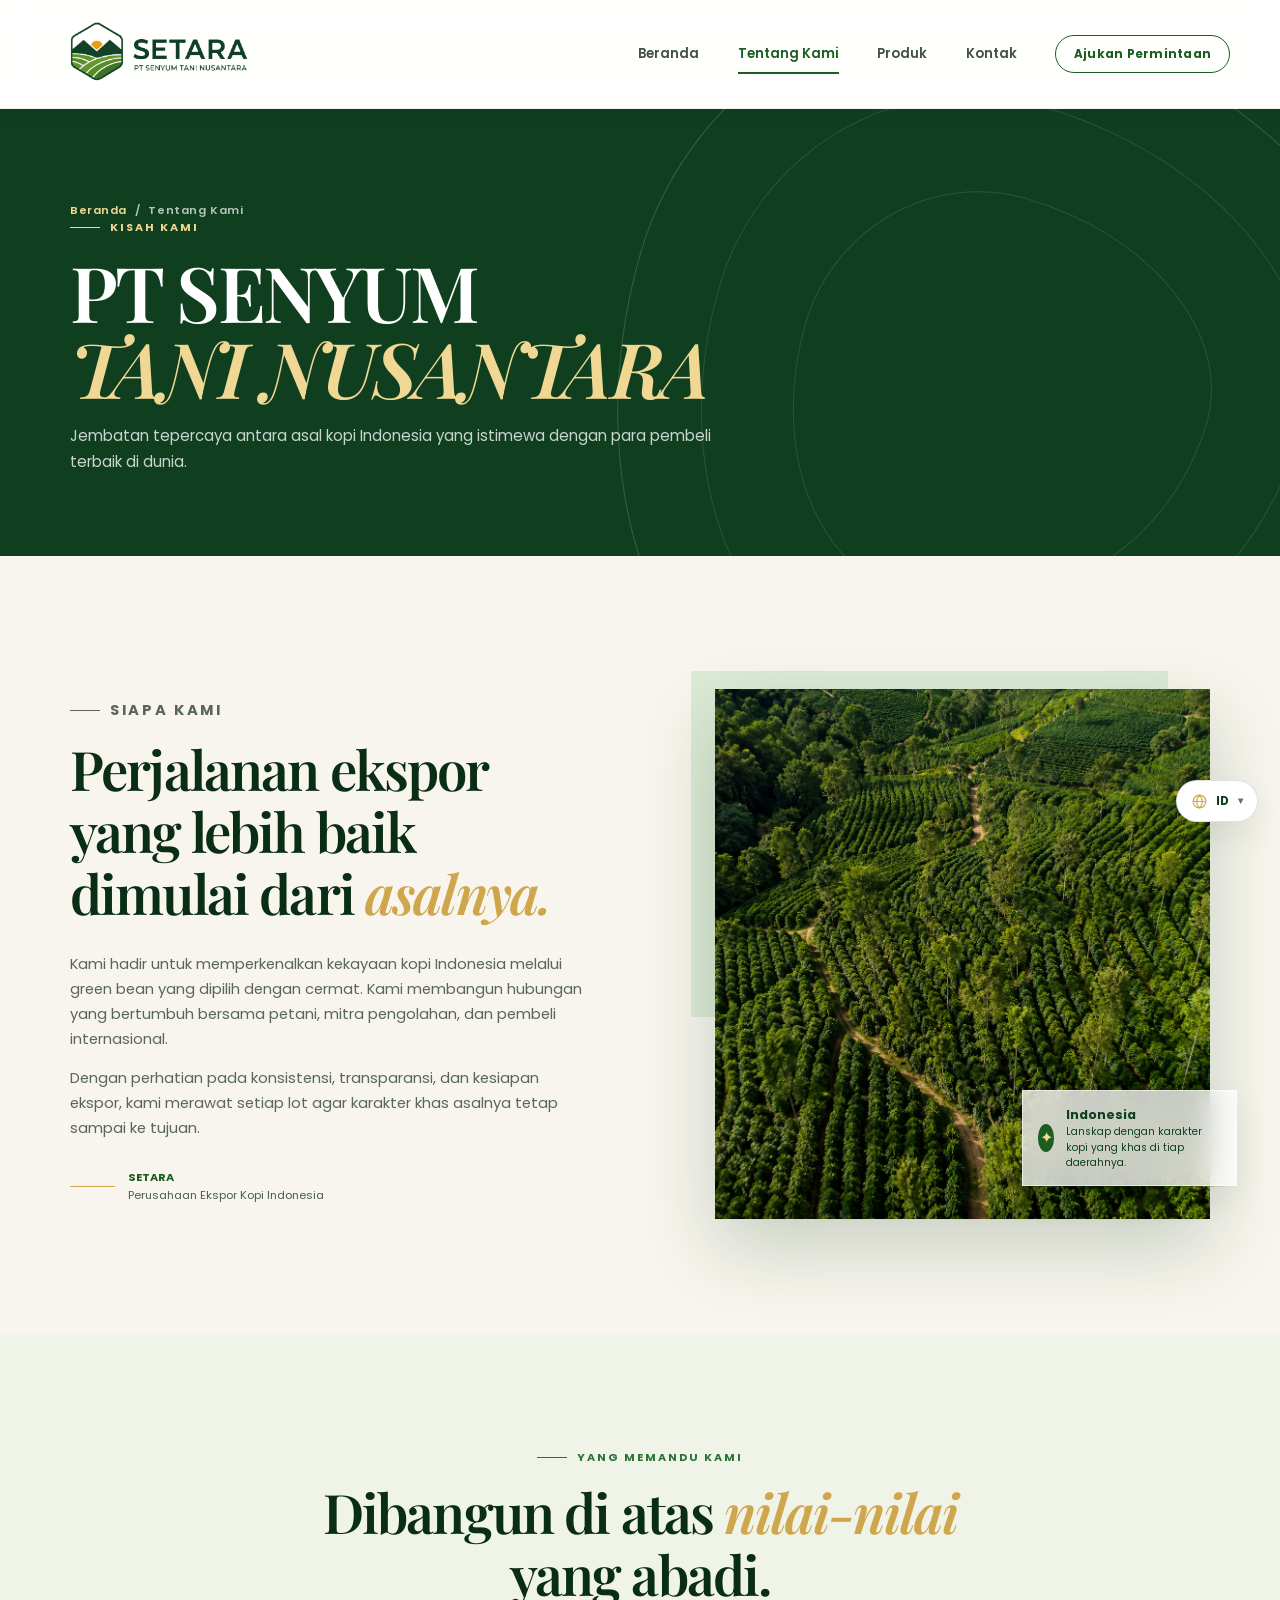
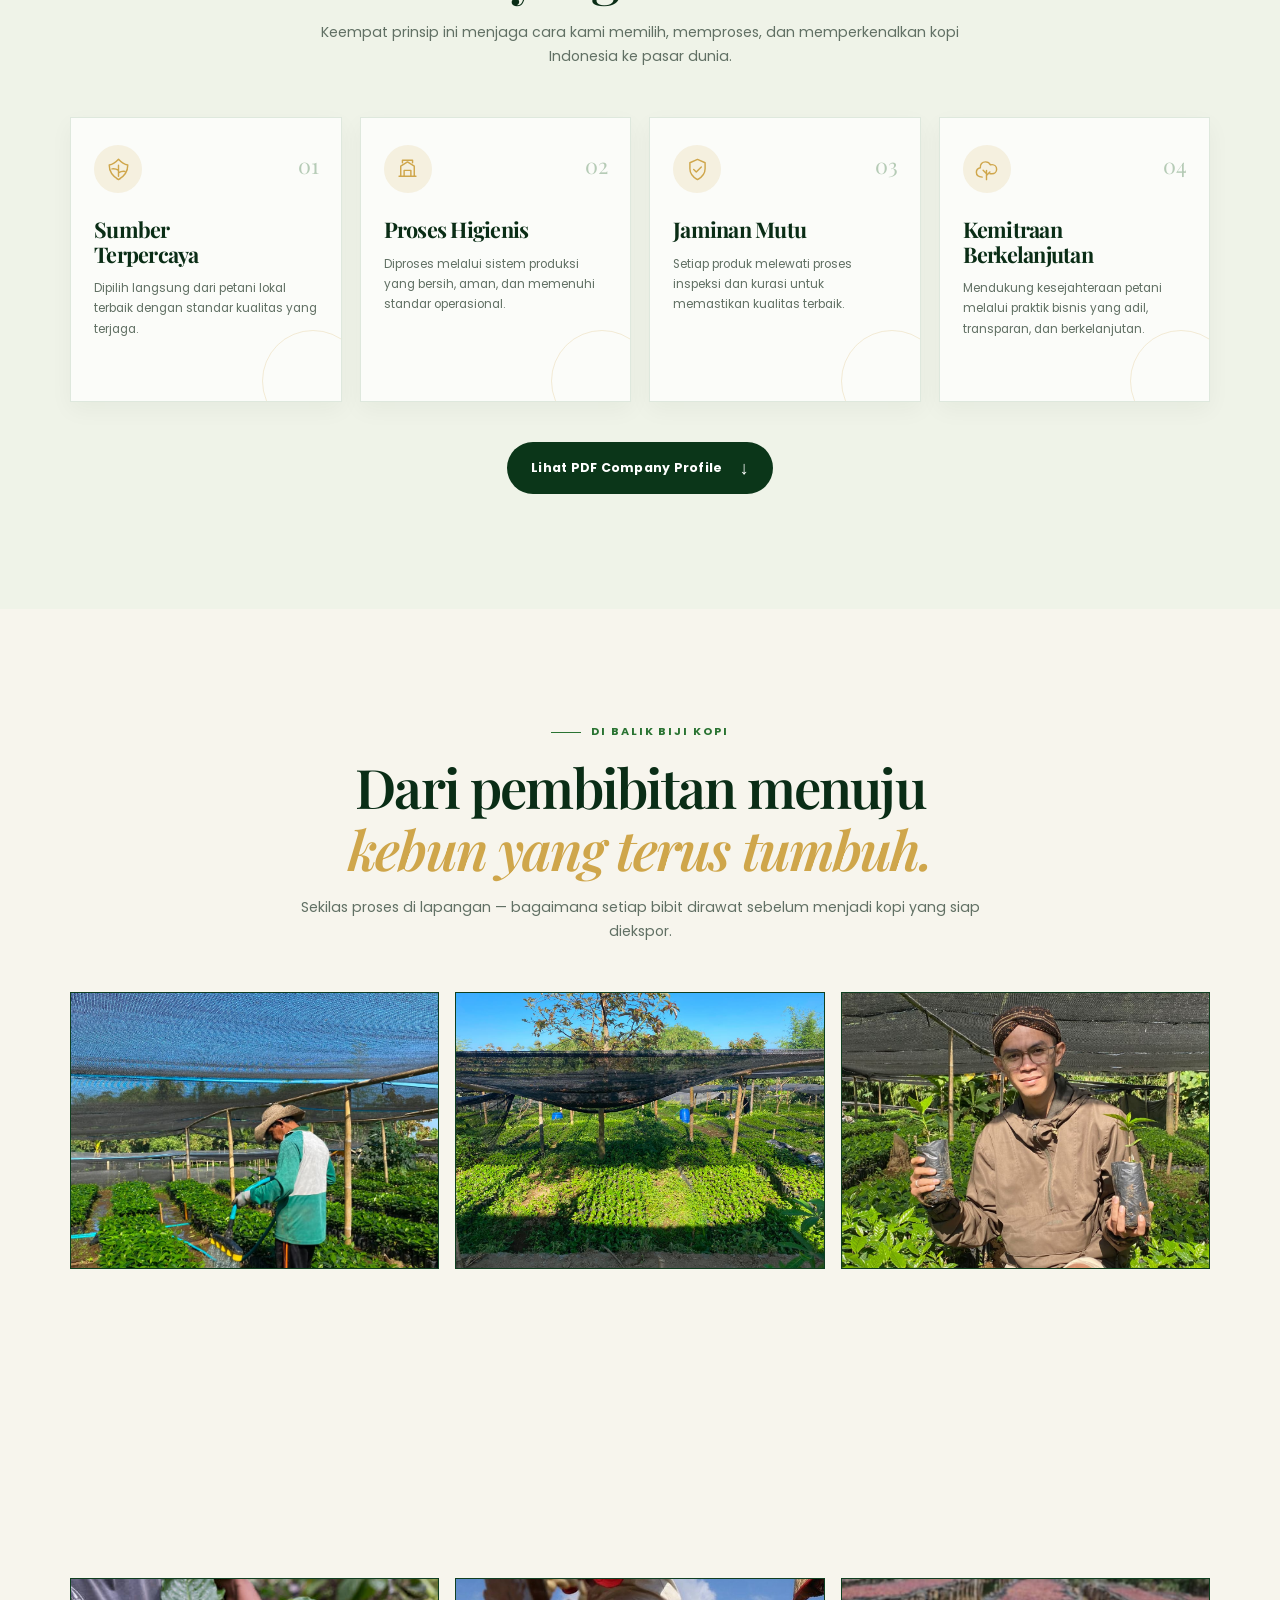
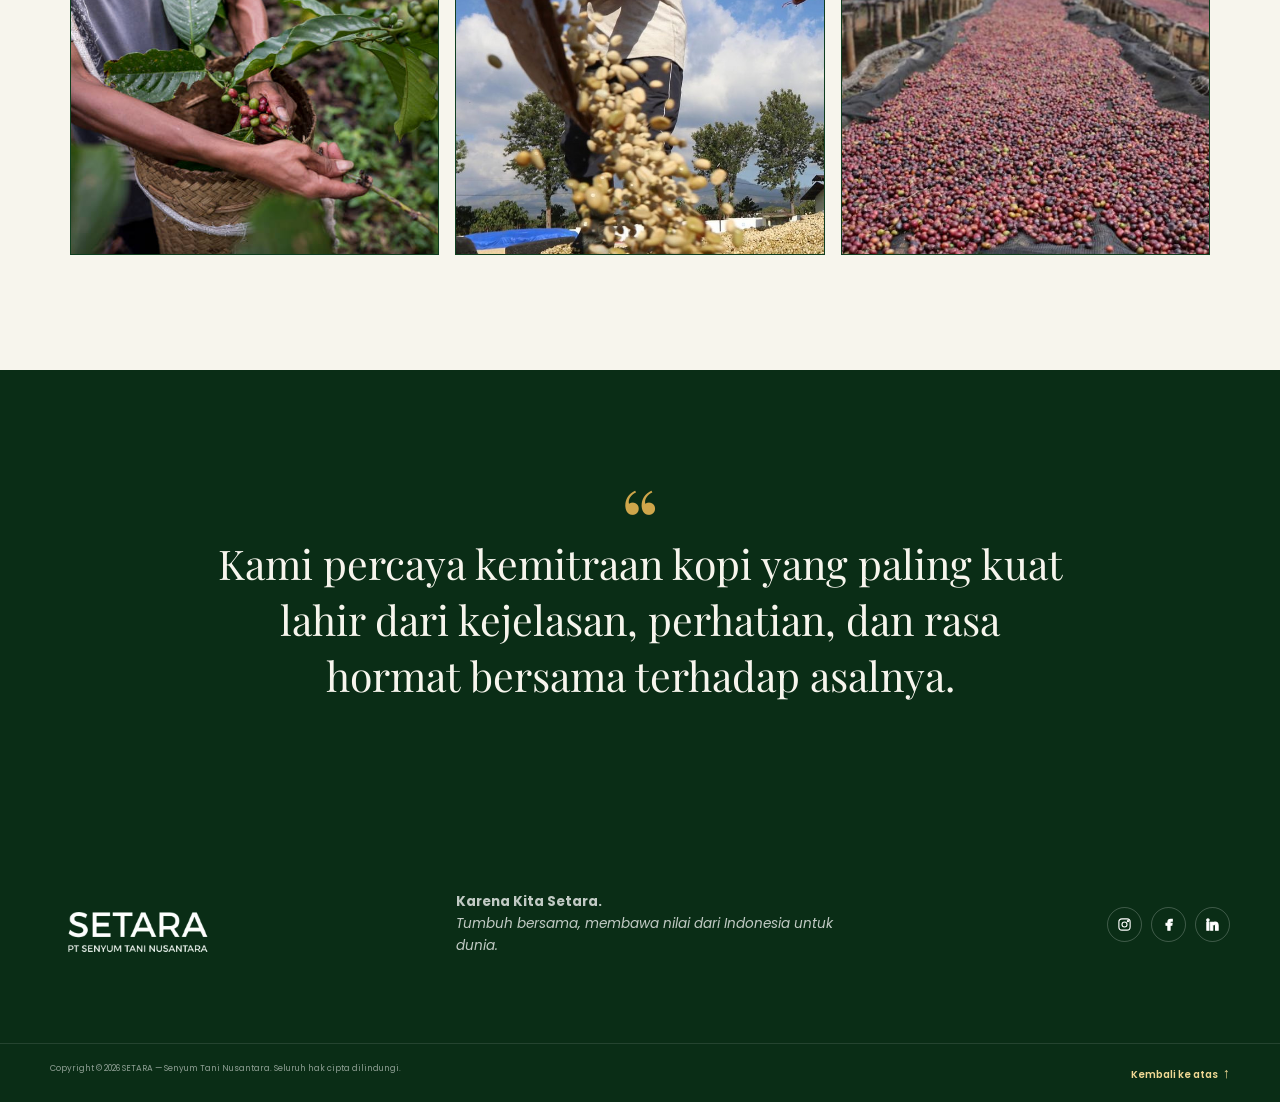
==== commit acf40cdd: "update tampilan dan file" ====
--- a/about.html
+++ b/about.html
@@ -205,6 +205,20 @@
               </p>
             </article>
           </div>
+
+           <div class="values-cta reveal" data-reveal="fade-up">
+            
+            <a
+              class="button button-profile-pdf"
+              href="assets/Company Profile_PT.SETARA.pdf"
+              target="_blank"
+              rel="noopener noreferrer"
+              data-i18n="about.values.pdf"
+            >
+              Lihat PDF Company Profile <span aria-hidden="true">↓</span>
+            </a>
+          </div>
+
         </div>
       </section>
 
@@ -328,43 +342,37 @@
                 alt="Kebun kopi SETARA yang terus berkembang"
                 loading="lazy"
               />
-              <span class="gallery-item-caption"
-                >Kebun yang Terus Berkembang</span
-              >
+              <span class="gallery-item-caption">Panen Buah Kopi</span>
             </button>
             <button
               class="gallery-item reveal"
               data-reveal="fade-up"
               type="button"
               data-gallery-open
-              data-full="assets/kebun-tumbuh.jpeg"
-              data-caption="Kebun yang Terus Berkembang"
+              data-full="assets/galeri8.jpeg"
+              data-caption="Proses Pengolahan Kopi"
             >
               <img
                 src="assets/galeri8.jpeg"
-                alt="Kebun kopi SETARA yang terus berkembang"
-                loading="lazy"
-              />
-              <span class="gallery-item-caption"
-                >Kebun yang Terus Berkembang</span
-              >
-            </button>
-            <button
-              class="gallery-item reveal"
-              data-reveal="fade-up"
-              type="button"
-              data-gallery-open
-              data-full="assets/kebun-tumbuh.jpeg"
-              data-caption="Kebun yang Terus Berkembang"
+                alt="Proses pengolahan biji kopi"
+                loading="lazy"
+              />
+              <span class="gallery-item-caption">Proses Pengolahan Kopi</span>
+            </button>
+            <button
+              class="gallery-item reveal"
+              data-reveal="fade-left"
+              type="button"
+              data-gallery-open
+              data-full="assets/galeri9.jpeg"
+              data-caption="Pengeringan Buah Kopi"
             >
               <img
                 src="assets/galeri9.jpeg"
-                alt="Kebun kopi SETARA yang terus berkembang"
-                loading="lazy"
-              />
-              <span class="gallery-item-caption"
-                >Kebun yang Terus Berkembang</span
-              >
+                alt="Buah kopi yang sedang dikeringkan"
+                loading="lazy"
+              />
+              <span class="gallery-item-caption">Pengeringan Buah Kopi</span>
             </button>
           </div>
         </div>
--- a/css/style.css
+++ b/css/style.css
@@ -219,8 +219,8 @@
   justify-content: space-between;
   min-height: 108px;
   gap: 28px;
-  max-width: 1040px;
-  margin-inline: auto;
+  width: 100%;
+  padding-inline: 50px;
 }
 
 .brand {
@@ -251,7 +251,7 @@
 }
 
 .brand-logo {
-  margin-left: -10px;
+  
 }
 
 .brand-logo img {
@@ -1786,6 +1786,13 @@
   color: rgba(255, 255, 255, .75);
 }
 
+.site-footer .container {
+  width: 100%;
+  max-width: none;
+  margin-inline: 0;
+  padding-inline: 50px;
+}
+
 .footer-main {
   display: grid;
   grid-template-columns: auto 1fr auto;
@@ -1795,10 +1802,6 @@
   padding: 31px 0;
 }
 
-.footer-brand {
-  margin-left: 0;
-}
-
 .footer-brand img {
   width: auto;
   height: 175px;
@@ -1815,8 +1818,10 @@
 
 .footer-main>p {
   max-width: 420px;
-  font-size: .95rem;
+  margin-inline: auto;
+  font-size: .85rem;
   line-height: 1.65;
+  text-align: left;
 }
 
 .social-links {
@@ -1960,8 +1965,11 @@
   }
 
   .footer-main>p {
-    grid-row: 2;
-    grid-column: 1 / -1;
+    max-width: 420px;
+    margin-inline: auto;
+    font-size: .85rem;
+    line-height: 1.65;
+    text-align: center;
   }
 }
 
@@ -2922,26 +2930,42 @@
 
   .social-links {
     grid-column: 1 / -1;
-    justify-content: center;
-  }
+    justify-content: flex-start;
+  }
+}
+
+
+  .values-cta {
+  display: flex;
+  justify-content: center;
+  margin-top: 40px;
+}
+
+.button-profile-pdf {
+  background: #0b3619;
+  color: var(--white);
+}
+
+.button-profile-pdf:hover {
+  background: #0f4a22;
 }
 
 @media (max-width: 450px) {
   .footer-main {
     grid-template-columns: 1fr;
-    justify-items: center;
+    justify-items: start;
     gap: 16px;
-    text-align: center;
+    text-align: left;
   }
 
   .footer-main > p {
     grid-column: auto;
-    text-align: center;
+    text-align: left;
   }
 
   .social-links {
     grid-column: auto;
-    justify-content: center;
+    justify-content: flex-start;
   }
 
   .footer-bottom {
@@ -2953,4 +2977,5 @@
   .footer-bottom a {
     align-self: flex-end;
   }
-}
+
+}
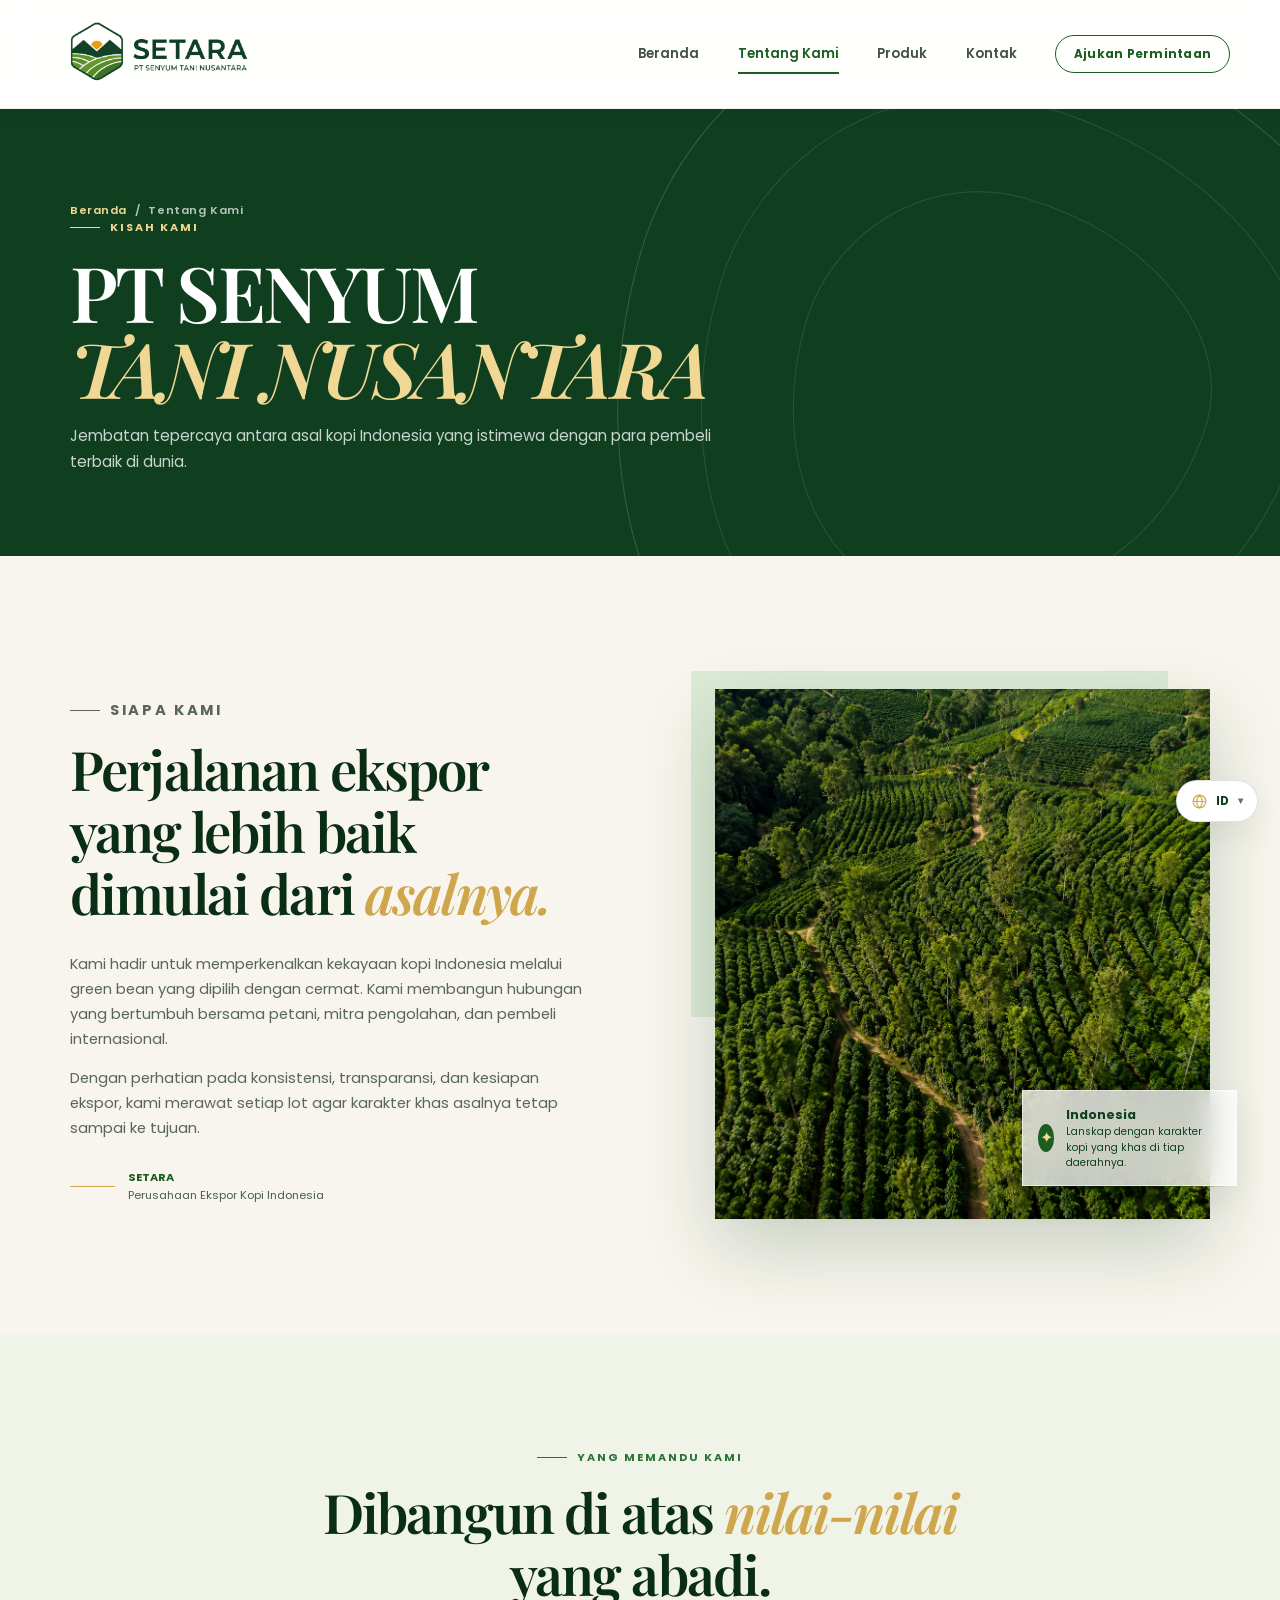
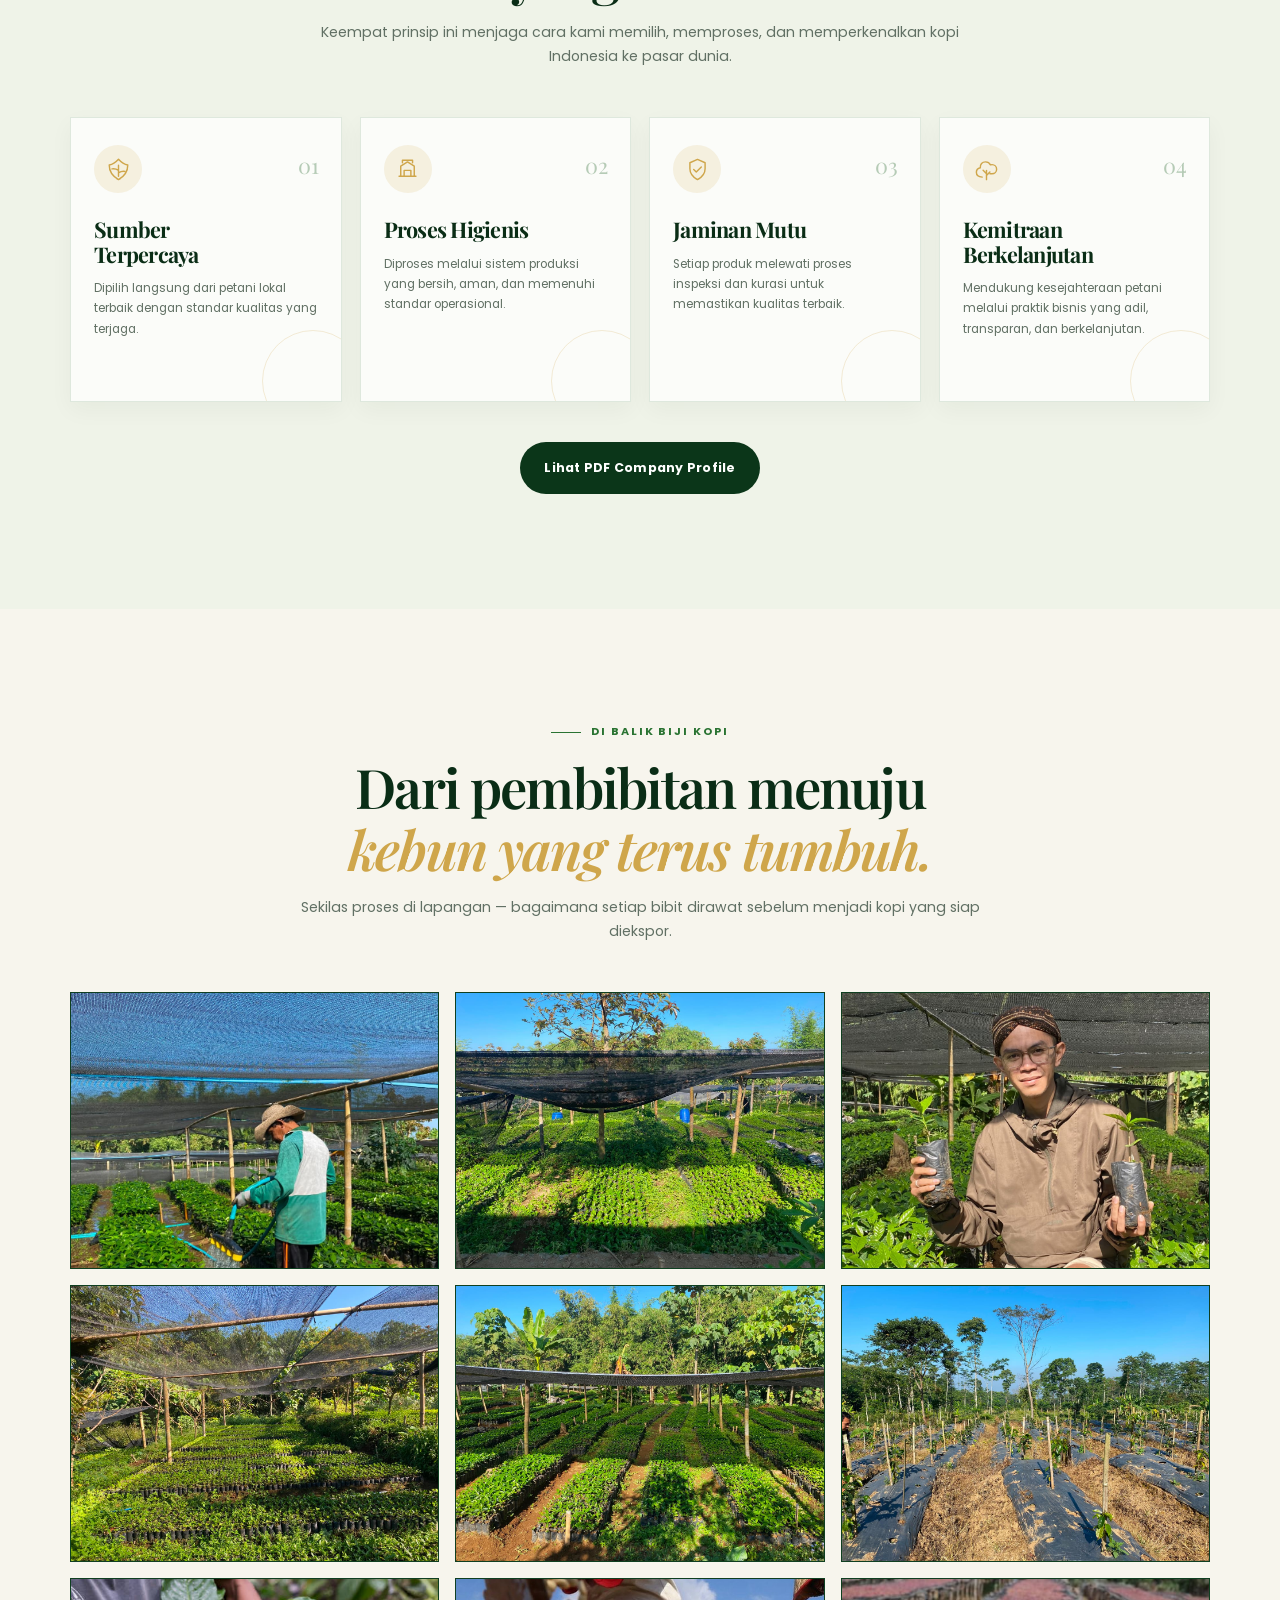
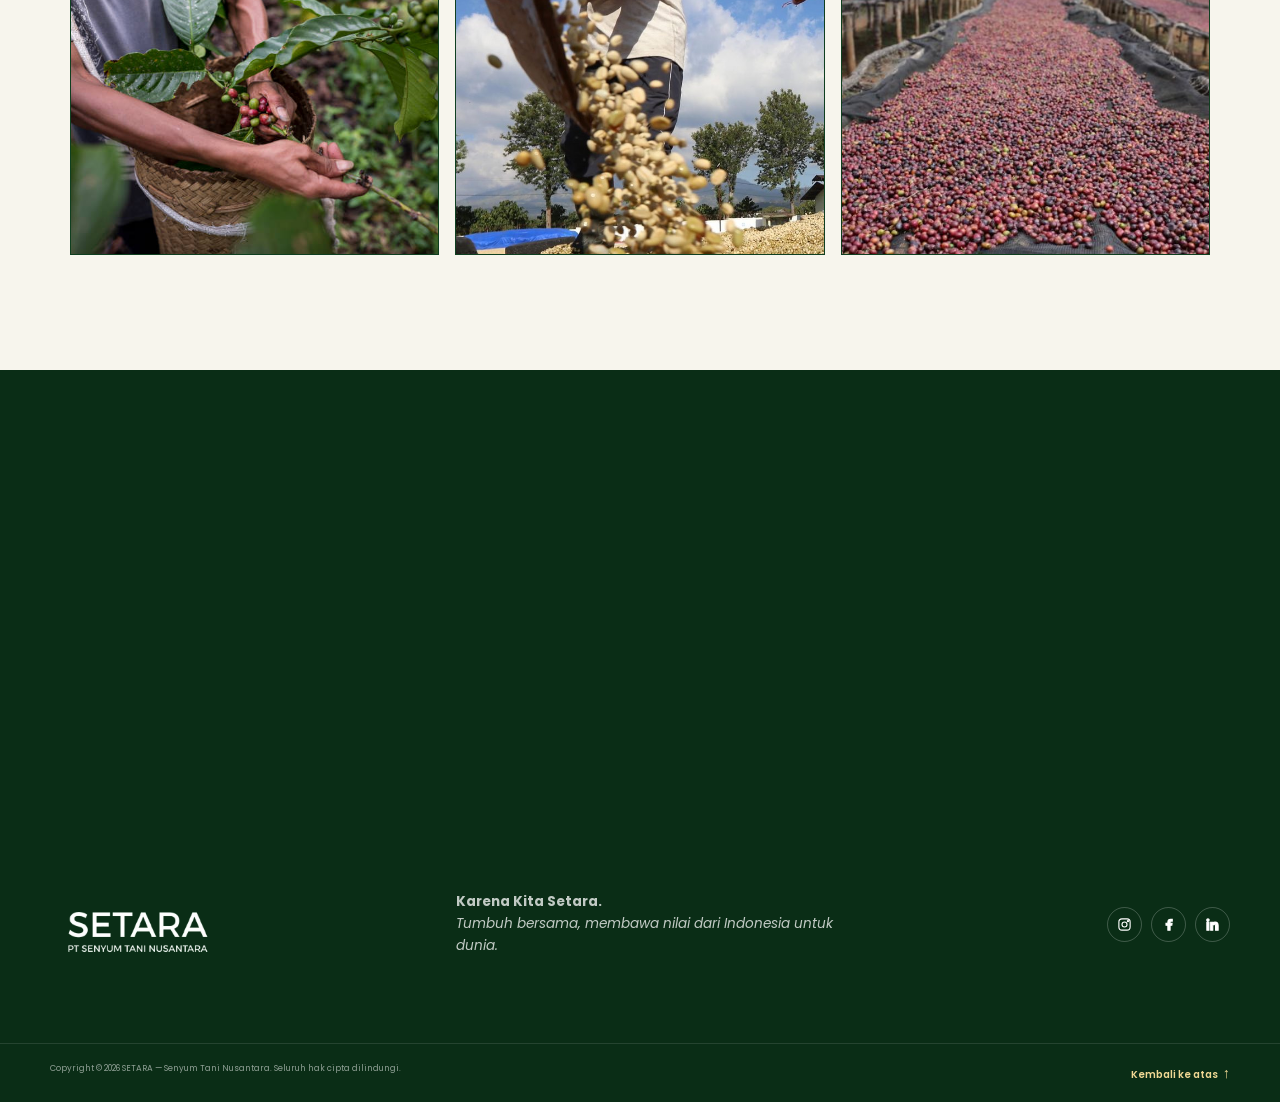
==== commit 3a2eac05: "update sementara" ====
--- a/about.html
+++ b/about.html
@@ -215,7 +215,7 @@
               rel="noopener noreferrer"
               data-i18n="about.values.pdf"
             >
-              Lihat PDF Company Profile <span aria-hidden="true">↓</span>
+              Lihat PDF Company Profile
             </a>
           </div>
 
--- a/css/style.css
+++ b/css/style.css
@@ -59,7 +59,11 @@
   font: inherit;
 }
 
-p, h1, h2, h3, figure {
+p,
+h1,
+h2,
+h3,
+figure {
   margin: 0;
 }
 
@@ -121,17 +125,22 @@
   color: var(--gold-light);
 }
 
-h1, h2, h3 {
+h1,
+h2,
+h3 {
   letter-spacing: -0.034em;
   line-height: 1.14;
 }
 
-h1, h2 {
+h1,
+h2 {
   font-family: var(--serif);
   font-weight: 600;
 }
 
-h1 em, h2 em, h3 em {
+h1 em,
+h2 em,
+h3 em {
   color: var(--gold);
   font-style: italic;
   font-weight: inherit;
@@ -151,7 +160,9 @@
   gap: 18px;
   background: var(--green-950);
   color: var(--cream);
-  transition: opacity 0.55s ease, visibility 0.55s ease;
+  transition:
+    opacity 0.55s ease,
+    visibility 0.55s ease;
 }
 
 .site-loader.is-hidden {
@@ -250,10 +261,6 @@
   font-weight: 700;
 }
 
-.brand-logo {
-  
-}
-
 .brand-logo img {
   width: 385px;
   max-height: 108px;
@@ -263,7 +270,10 @@
 
 .primary-nav {
   display: flex;
+  flex-wrap: wrap;
   align-items: center;
+  justify-content: flex;
+  row-gap: 8px;
   gap: clamp(20px, 3vw, 39px);
 }
 
@@ -273,6 +283,7 @@
   font-size: 0.82rem;
   font-weight: 600;
   line-height: 76px;
+  white-space: nowrap;
   transition: color 0.25s ease;
 }
 
@@ -289,17 +300,20 @@
   transition: scale 0.3s ease;
 }
 
-.primary-nav a:hover, .primary-nav a.active {
+.primary-nav a:hover,
+.primary-nav a.active {
   color: var(--green-800);
 }
 
-.primary-nav a:hover::after, .primary-nav a.active::after {
+.primary-nav a:hover::after,
+.primary-nav a.active::after {
   scale: 1;
   transform-origin: left;
 }
 
 .menu-toggle {
   display: none;
+  flex-shrink: 0;
   width: 44px;
   height: 44px;
   padding: 10px;
@@ -315,7 +329,9 @@
   height: 2px;
   margin: 4px 0;
   background: var(--green-900);
-  transition: transform .25s ease, opacity .25s ease;
+  transition:
+    transform 0.25s ease,
+    opacity 0.25s ease;
 }
 
 .menu-toggle.is-open span:nth-child(1) {
@@ -340,11 +356,14 @@
   border-radius: 100px;
   background: transparent;
   color: var(--green-800);
-  font-size: .74rem;
+  font-size: 0.74rem;
   font-weight: 700;
-  letter-spacing: .02em;
+  letter-spacing: 0.02em;
   cursor: pointer;
-  transition: background .25s ease, color .25s ease, transform .25s ease;
+  transition:
+    background 0.25s ease,
+    color 0.25s ease,
+    transform 0.25s ease;
 }
 
 .nav-request-btn:hover {
@@ -363,7 +382,8 @@
   background: var(--green-950);
 }
 
-.hero-media, .hero-scrim {
+.hero-media,
+.hero-scrim {
   position: absolute;
   inset: 0;
 }
@@ -386,7 +406,13 @@
 .hero-scrim {
   z-index: -2;
   background:
-    linear-gradient(90deg, rgba(5, 31, 13, 0.94) 0%, rgba(8, 46, 19, 0.76) 43%, rgba(8, 46, 19, 0.36) 69%, rgba(8, 46, 19, 0.31) 100%),
+    linear-gradient(
+      90deg,
+      rgba(5, 31, 13, 0.94) 0%,
+      rgba(8, 46, 19, 0.76) 43%,
+      rgba(8, 46, 19, 0.36) 69%,
+      rgba(8, 46, 19, 0.31) 100%
+    ),
     linear-gradient(0deg, rgba(7, 30, 14, 0.58), transparent 45%);
 }
 
@@ -405,7 +431,7 @@
 .hero-orbit {
   position: absolute;
   z-index: -1;
-  border: 1px solid rgba(240, 216, 148, .24);
+  border: 1px solid rgba(240, 216, 148, 0.24);
   border-radius: 50%;
   pointer-events: none;
 }
@@ -422,7 +448,7 @@
   height: 19vw;
   top: 18%;
   right: 17%;
-  border-color: rgba(255, 255, 255, .13);
+  border-color: rgba(255, 255, 255, 0.13);
 }
 
 .hero-content {
@@ -436,7 +462,7 @@
   margin-top: 18px;
   color: var(--white);
   font-size: clamp(2.7rem, 6.1vw, 5.6rem);
-  line-height: .99;
+  line-height: 0.99;
 }
 
 .hero h1 em {
@@ -447,16 +473,16 @@
 .hero-kicker {
   margin-top: 22px;
   color: var(--gold-light);
-  font-size: clamp(.9rem, 1.45vw, 1.08rem);
+  font-size: clamp(0.9rem, 1.45vw, 1.08rem);
   font-weight: 600;
-  letter-spacing: .07em;
+  letter-spacing: 0.07em;
 }
 
 .hero-copy {
   max-width: 610px;
   margin-top: 18px;
-  color: rgba(255, 255, 255, .86);
-  font-size: clamp(.9rem, 1.25vw, 1rem);
+  color: rgba(255, 255, 255, 0.86);
+  font-size: clamp(0.9rem, 1.25vw, 1rem);
 }
 
 .hero-actions {
@@ -477,16 +503,21 @@
   overflow: hidden;
   border: 1px solid transparent;
   border-radius: 100px;
-  font-size: .78rem;
+  font-size: 0.78rem;
   font-weight: 700;
-  letter-spacing: .02em;
+  letter-spacing: 0.02em;
   line-height: 1;
-  transition: transform .28s ease, background .28s ease, color .28s ease, border-color .28s ease, box-shadow .28s ease;
+  transition:
+    transform 0.28s ease,
+    background 0.28s ease,
+    color 0.28s ease,
+    border-color 0.28s ease,
+    box-shadow 0.28s ease;
 }
 
 .button:hover {
   transform: translateY(-3px) scale(1.025);
-  box-shadow: 0 12px 22px rgba(2, 23, 9, .18);
+  box-shadow: 0 12px 22px rgba(2, 23, 9, 0.18);
 }
 
 .button span:not(.ripple) {
@@ -504,13 +535,13 @@
 }
 
 .button-ghost {
-  border-color: rgba(255, 255, 255, .6);
+  border-color: rgba(255, 255, 255, 0.6);
   color: var(--white);
 }
 
 .button-ghost:hover {
   border-color: var(--white);
-  background: rgba(255, 255, 255, .11);
+  background: rgba(255, 255, 255, 0.11);
 }
 
 .button-primary {
@@ -525,10 +556,10 @@
 .ripple {
   position: absolute;
   border-radius: 50%;
-  background: rgba(255, 255, 255, .4);
+  background: rgba(255, 255, 255, 0.4);
   transform: translate(-50%, -50%) scale(0);
   pointer-events: none;
-  animation: ripple .65s ease-out;
+  animation: ripple 0.65s ease-out;
 }
 
 @keyframes ripple {
@@ -544,10 +575,10 @@
   display: flex;
   align-items: center;
   gap: 10px;
-  color: rgba(255, 255, 255, .7);
-  font-size: .64rem;
+  color: rgba(255, 255, 255, 0.7);
+  font-size: 0.64rem;
   font-weight: 600;
-  letter-spacing: .13em;
+  letter-spacing: 0.13em;
   text-transform: uppercase;
 }
 
@@ -556,7 +587,7 @@
   display: inline-block;
   width: 26px;
   height: 42px;
-  border: 1px solid rgba(255, 255, 255, .62);
+  border: 1px solid rgba(255, 255, 255, 0.62);
   border-radius: 16px;
 }
 
@@ -574,7 +605,8 @@
 }
 
 @keyframes scroll-dot {
-  0%, 100% {
+  0%,
+  100% {
     opacity: 0;
     transform: translate(-50%, 0);
   }
@@ -591,10 +623,13 @@
 }
 
 .intro-grid {
-  display: grid;
-  grid-template-columns: minmax(0, .92fr) minmax(0, 1fr);
-  align-items: center;
-  gap: clamp(52px, 9vw, 128px);
+  @media (min-width: 1045px) {
+    display: grid;
+    grid-template-columns: minmax(0, 0.92fr) minmax(0, 1fr);
+    align-items: center;
+    gap: clamp(52px, 9vw, 128px);
+  }
+  
 }
 
 .intro-image-wrap {
@@ -637,11 +672,11 @@
   gap: 9px;
   max-width: 65%;
   padding: 13px 18px;
-  background: rgba(255, 255, 255, .93);
+  background: rgba(255, 255, 255, 0.93);
   color: var(--green-900);
-  font-size: .62rem;
+  font-size: 0.62rem;
   font-weight: 700;
-  letter-spacing: .1em;
+  letter-spacing: 0.1em;
   text-transform: uppercase;
 }
 
@@ -664,8 +699,8 @@
 }
 
 .glass-card {
-  border: 1px solid rgba(255, 255, 255, .56);
-  background: rgba(255, 255, 255, .76);
+  border: 1px solid rgba(255, 255, 255, 0.56);
+  background: rgba(255, 255, 255, 0.76);
   box-shadow: var(--shadow-sm);
   -webkit-backdrop-filter: blur(14px);
   backdrop-filter: blur(14px);
@@ -679,10 +714,10 @@
 }
 
 .image-badge span {
-  font-size: .59rem;
+  font-size: 0.59rem;
   font-weight: 700;
   line-height: 1.32;
-  letter-spacing: .08em;
+  letter-spacing: 0.08em;
   text-transform: uppercase;
 }
 
@@ -692,11 +727,11 @@
   color: var(--green-950);
 }
 
-.intro-copy>p {
+.intro-copy > p {
   max-width: 570px;
   margin-top: 14px;
   color: #566359;
-  font-size: .92rem;
+  font-size: 0.92rem;
 }
 
 .trust-points {
@@ -705,7 +740,7 @@
   margin: 28px 0;
 }
 
-.trust-points>div {
+.trust-points > div {
   display: grid;
   grid-template-columns: 38px 1fr;
   gap: 11px;
@@ -717,22 +752,22 @@
   width: 32px;
   aspect-ratio: 1;
   place-items: center;
-  border: 1px solid rgba(207, 166, 75, .6);
+  border: 1px solid rgba(207, 166, 75, 0.6);
   border-radius: 50%;
   color: var(--gold);
-  font-size: .55rem;
+  font-size: 0.55rem;
   font-weight: 700;
 }
 
 .trust-points p {
   color: #667166;
-  font-size: .76rem;
+  font-size: 0.76rem;
   line-height: 1.6;
 }
 
 .trust-points strong {
   color: var(--green-900);
-  font-size: .8rem;
+  font-size: 0.8rem;
 }
 
 .text-link {
@@ -745,7 +780,7 @@
   background: none;
   color: var(--green-800);
   font-family: inherit;
-  font-size: .78rem;
+  font-size: 0.78rem;
   font-weight: 700;
   cursor: pointer;
 }
@@ -758,9 +793,9 @@
   height: 1px;
   background: currentColor;
   content: "";
-  transform: scaleX(.35);
+  transform: scaleX(0.35);
   transform-origin: left;
-  transition: transform .25s ease;
+  transition: transform 0.25s ease;
 }
 
 .text-link:hover::after {
@@ -769,7 +804,7 @@
 
 .text-link span {
   font-size: 1.1rem;
-  transition: transform .25s ease;
+  transition: transform 0.25s ease;
 }
 
 .text-link:hover span {
@@ -787,7 +822,13 @@
   inset: 0;
   z-index: 2;
   pointer-events: none;
-  background: linear-gradient(180deg, rgba(10, 45, 22, .16) 0%, transparent 22%, transparent 68%, rgba(10, 45, 22, .55) 100%);
+  background: linear-gradient(
+    180deg,
+    rgba(10, 45, 22, 0.16) 0%,
+    transparent 22%,
+    transparent 68%,
+    rgba(10, 45, 22, 0.55) 100%
+  );
   content: "";
 }
 
@@ -805,7 +846,7 @@
   position: absolute;
   inset: 0;
   opacity: 0;
-  transition: opacity .9s ease;
+  transition: opacity 0.9s ease;
 }
 
 .slide.is-active {
@@ -834,15 +875,18 @@
   line-height: 0;
   cursor: pointer;
   opacity: 1;
-  box-shadow: 0 6px 18px rgba(10, 45, 22, .35);
+  box-shadow: 0 6px 18px rgba(10, 45, 22, 0.35);
   transform: translateY(-50%);
-  transition: background .25s ease, transform .25s ease, box-shadow .25s ease;
+  transition:
+    background 0.25s ease,
+    transform 0.25s ease,
+    box-shadow 0.25s ease;
 }
 
 .slider-arrow:hover {
   background: var(--gold-light);
   transform: translateY(-50%) scale(1.08);
-  box-shadow: 0 8px 22px rgba(10, 45, 22, .45);
+  box-shadow: 0 8px 22px rgba(10, 45, 22, 0.45);
 }
 
 .slider-arrow.prev {
@@ -866,16 +910,20 @@
   width: 10px;
   height: 10px;
   padding: 0;
-  border: 1.5px solid rgba(255, 255, 255, .9);
+  border: 1.5px solid rgba(255, 255, 255, 0.9);
   border-radius: 50%;
-  background: rgba(255, 255, 255, .3);
+  background: rgba(255, 255, 255, 0.3);
   cursor: pointer;
-  box-shadow: 0 2px 6px rgba(0, 0, 0, .25);
-  transition: background .25s ease, width .25s ease, border-radius .25s ease, border-color .25s ease;
+  box-shadow: 0 2px 6px rgba(0, 0, 0, 0.25);
+  transition:
+    background 0.25s ease,
+    width 0.25s ease,
+    border-radius 0.25s ease,
+    border-color 0.25s ease;
 }
 
 .dot:hover {
-  background: rgba(255, 255, 255, .6);
+  background: rgba(255, 255, 255, 0.6);
 }
 
 .dot.is-active {
@@ -894,7 +942,7 @@
 
 .commitment-grid {
   display: grid;
-  grid-template-columns: .8fr 2.6fr .75fr;
+  grid-template-columns: 0.8fr 2.6fr 0.75fr;
   gap: clamp(25px, 4vw, 70px);
   align-items: center;
 }
@@ -916,14 +964,17 @@
   aspect-ratio: 1;
   place-content: center;
   justify-self: end;
-  border: 1px solid rgba(240, 216, 148, .75);
+  border: 1px solid rgba(240, 216, 148, 0.75);
   border-radius: 50%;
   color: var(--gold-light);
-  font-size: .66rem;
+  font-size: 0.66rem;
   font-weight: 600;
   line-height: 1.4;
   text-align: center;
-  transition: background .3s ease, color .3s ease, transform .3s ease;
+  transition:
+    background 0.3s ease,
+    color 0.3s ease,
+    transform 0.3s ease;
 }
 
 .round-link b {
@@ -958,7 +1009,7 @@
   margin: 19px 0 18px;
   color: var(--white);
   font-size: clamp(3rem, 6vw, 5.6rem);
-  line-height: .98;
+  line-height: 0.98;
 }
 
 .page-hero-content h1 em {
@@ -968,18 +1019,18 @@
 
 .page-hero-lead {
   max-width: 660px;
-  color: rgba(255, 255, 255, .78);
-  font-size: .94rem;
+  color: rgba(255, 255, 255, 0.78);
+  font-size: 0.94rem;
 }
 
 .breadcrumb {
   display: flex;
   align-items: center;
   gap: 8px;
-  color: rgba(255, 255, 255, .69);
-  font-size: .7rem;
+  color: rgba(255, 255, 255, 0.69);
+  font-size: 0.7rem;
   font-weight: 600;
-  letter-spacing: .05em;
+  letter-spacing: 0.05em;
 }
 
 .breadcrumb a {
@@ -991,14 +1042,15 @@
   inset: -20% -8% auto auto;
   width: min(63vw, 770px);
   aspect-ratio: 1;
-  border: 1px solid rgba(240, 216, 148, .2);
+  border: 1px solid rgba(240, 216, 148, 0.2);
   border-radius: 43% 57% 59% 41% / 44% 40% 60% 56%;
   transform: rotate(16deg);
 }
 
-.page-hero-pattern::before, .page-hero-pattern::after {
-  position: absolute;
-  border: 1px solid rgba(255, 255, 255, .11);
+.page-hero-pattern::before,
+.page-hero-pattern::after {
+  position: absolute;
+  border: 1px solid rgba(255, 255, 255, 0.11);
   border-radius: inherit;
   content: "";
 }
@@ -1028,11 +1080,11 @@
   color: var(--green-950);
 }
 
-.story-copy>p {
+.story-copy > p {
   max-width: 560px;
   margin-top: 14px;
   color: #59665c;
-  font-size: .92rem;
+  font-size: 0.92rem;
 }
 
 .story-signature {
@@ -1041,7 +1093,7 @@
   gap: 13px;
   margin-top: 28px;
   color: #4e5d51;
-  font-size: .7rem;
+  font-size: 0.7rem;
   line-height: 1.6;
 }
 
@@ -1109,12 +1161,12 @@
 }
 
 .origin-card p {
-  font-size: .64rem;
+  font-size: 0.64rem;
   line-height: 1.5;
 }
 
 .origin-card strong {
-  font-size: .78rem;
+  font-size: 0.78rem;
 }
 
 .section-heading {
@@ -1135,9 +1187,9 @@
   color: var(--green-950);
 }
 
-.section-heading>p:last-child {
+.section-heading > p:last-child {
   color: var(--muted);
-  font-size: .88rem;
+  font-size: 0.88rem;
 }
 
 .values-grid {
@@ -1151,10 +1203,13 @@
   min-height: 285px;
   padding: 27px 23px;
   overflow: hidden;
-  border: 1px solid rgba(27, 94, 32, .13);
-  background: rgba(255, 255, 255, .76);
-  box-shadow: 0 8px 22px rgba(16, 57, 26, .045);
-  transition: transform .3s ease, box-shadow .3s ease, border-color .3s ease;
+  border: 1px solid rgba(27, 94, 32, 0.13);
+  background: rgba(255, 255, 255, 0.76);
+  box-shadow: 0 8px 22px rgba(16, 57, 26, 0.045);
+  transition:
+    transform 0.3s ease,
+    box-shadow 0.3s ease,
+    border-color 0.3s ease;
 }
 
 .value-card::after {
@@ -1163,10 +1218,10 @@
   bottom: -31px;
   width: 100px;
   aspect-ratio: 1;
-  border: 1px solid rgba(207, 166, 75, .21);
+  border: 1px solid rgba(207, 166, 75, 0.21);
   border-radius: 50%;
   content: "";
-  transition: transform .35s ease;
+  transition: transform 0.35s ease;
 }
 
 .value-card:hover {
@@ -1185,7 +1240,7 @@
   aspect-ratio: 1;
   place-items: center;
   border-radius: 50%;
-  background: rgba(207, 166, 75, .15);
+  background: rgba(207, 166, 75, 0.15);
   color: var(--gold);
 }
 
@@ -1203,7 +1258,7 @@
   position: absolute;
   top: 29px;
   right: 22px;
-  color: rgba(27, 94, 32, .31);
+  color: rgba(27, 94, 32, 0.31);
   font-family: var(--serif);
   font-size: 1.35rem;
 }
@@ -1220,7 +1275,7 @@
   position: relative;
   z-index: 1;
   color: var(--muted);
-  font-size: .74rem;
+  font-size: 0.74rem;
   line-height: 1.7;
 }
 
@@ -1231,7 +1286,7 @@
   text-align: center;
 }
 
-.quote-band>div {
+.quote-band > div {
   max-width: 850px;
 }
 
@@ -1253,7 +1308,7 @@
 /* Products */
 .products-intro {
   display: grid;
-  grid-template-columns: .87fr 1.3fr;
+  grid-template-columns: 0.87fr 1.3fr;
   gap: 44px;
   align-items: end;
   margin-bottom: 48px;
@@ -1264,11 +1319,11 @@
   color: var(--green-950);
 }
 
-.products-intro>p:last-child {
+.products-intro > p:last-child {
   max-width: 520px;
   margin-bottom: 3px;
   color: var(--muted);
-  font-size: .89rem;
+  font-size: 0.89rem;
 }
 
 .product-grid {
@@ -1279,14 +1334,16 @@
 
 .product-card {
   overflow: hidden;
-  border: 1px solid rgba(16, 63, 32, .12);
+  border: 1px solid rgba(16, 63, 32, 0.12);
   background: var(--white);
   box-shadow: var(--shadow-sm);
-  transition: transform .35s ease, box-shadow .35s ease;
+  transition:
+    transform 0.35s ease,
+    box-shadow 0.35s ease;
 }
 
 .product-card:hover {
-  box-shadow: 0 28px 55px rgba(16, 57, 26, .16);
+  box-shadow: 0 28px 55px rgba(16, 57, 26, 0.16);
   transform: translateY(-8px);
 }
 
@@ -1303,20 +1360,21 @@
   height: 100%;
   object-fit: cover;
   object-position: center 53%;
-  transition: transform .7s cubic-bezier(.2, .7, .2, 1);
+  transition: transform 0.7s cubic-bezier(0.2, 0.7, 0.2, 1);
 }
 
 .product-card:hover .product-image img {
   transform: scale(1.075);
 }
 
-.product-index, .product-type {
+.product-index,
+.product-type {
   position: absolute;
   top: 16px;
   padding: 7px 11px;
-  font-size: .6rem;
+  font-size: 0.6rem;
   font-weight: 700;
-  letter-spacing: .1em;
+  letter-spacing: 0.1em;
   text-transform: uppercase;
 }
 
@@ -1328,8 +1386,8 @@
 
 .product-type {
   right: 16px;
-  border: 1px solid rgba(255, 255, 255, .5);
-  background: rgba(10, 45, 22, .48);
+  border: 1px solid rgba(255, 255, 255, 0.5);
+  background: rgba(10, 45, 22, 0.48);
   color: var(--white);
   -webkit-backdrop-filter: blur(5px);
   backdrop-filter: blur(5px);
@@ -1350,7 +1408,7 @@
   color: var(--green-950);
   font-family: var(--serif);
   font-size: clamp(1.65rem, 2.35vw, 2.3rem);
-  letter-spacing: -.01em;
+  letter-spacing: -0.01em;
 }
 
 .product-arrow {
@@ -1362,7 +1420,10 @@
   border-radius: 50%;
   color: var(--green-800);
   font-size: 1.18rem;
-  transition: transform .25s ease, background .25s ease, color .25s ease;
+  transition:
+    transform 0.25s ease,
+    background 0.25s ease,
+    color 0.25s ease;
 }
 
 .product-card:hover .product-arrow {
@@ -1376,10 +1437,10 @@
   margin: 16px 0 22px;
   color: var(--muted);
   font-family: var(--serif);
-  font-size: .88rem;
+  font-size: 0.88rem;
   font-style: italic;
   line-height: 1.75;
-  letter-spacing: .01em;
+  letter-spacing: 0.01em;
 }
 
 .spec-list {
@@ -1407,9 +1468,9 @@
 
 .spec-list dt {
   color: #7b867d;
-  font-size: .58rem;
+  font-size: 0.58rem;
   font-weight: 600;
-  letter-spacing: .14em;
+  letter-spacing: 0.14em;
   text-transform: uppercase;
 }
 
@@ -1417,9 +1478,9 @@
   margin: 0;
   color: var(--green-900);
   font-family: var(--serif);
-  font-size: .82rem;
+  font-size: 0.82rem;
   font-weight: 600;
-  letter-spacing: .01em;
+  letter-spacing: 0.01em;
 }
 
 .product-note {
@@ -1480,7 +1541,7 @@
 .contact-lead {
   max-width: 620px;
   color: #526257;
-  font-size: .93rem;
+  font-size: 0.93rem;
 }
 
 .contact-hero-orb {
@@ -1489,7 +1550,7 @@
   right: -17vw;
   width: min(69vw, 800px);
   aspect-ratio: 1;
-  border: 1px solid rgba(27, 94, 32, .21);
+  border: 1px solid rgba(27, 94, 32, 0.21);
   border-radius: 48% 52% 66% 34% / 51% 47% 53% 49%;
   transform: rotate(-16deg);
 }
@@ -1497,7 +1558,7 @@
 .contact-hero-orb::before {
   position: absolute;
   inset: 12%;
-  border: 1px solid rgba(207, 166, 75, .52);
+  border: 1px solid rgba(207, 166, 75, 0.52);
   border-radius: inherit;
   content: "";
 }
@@ -1520,14 +1581,16 @@
   min-height: 195px;
   padding: 23px;
   overflow: hidden;
-  border: 1px solid rgba(16, 63, 32, .1);
+  border: 1px solid rgba(16, 63, 32, 0.1);
   background: var(--white);
   box-shadow: var(--shadow-sm);
-  transition: transform .27s ease, box-shadow .27s ease;
+  transition:
+    transform 0.27s ease,
+    box-shadow 0.27s ease;
 }
 
 a.contact-card:hover {
-  box-shadow: 0 22px 42px rgba(16, 57, 26, .13);
+  box-shadow: 0 22px 42px rgba(16, 57, 26, 0.13);
   transform: translateY(-6px);
 }
 
@@ -1537,7 +1600,7 @@
   aspect-ratio: 1;
   place-items: center;
   border-radius: 50%;
-  background: rgba(207, 166, 75, .16);
+  background: rgba(207, 166, 75, 0.16);
   color: var(--gold);
 }
 
@@ -1554,9 +1617,9 @@
 .contact-meta {
   margin-top: 17px;
   color: #7b867d;
-  font-size: .58rem;
+  font-size: 0.58rem;
   font-weight: 700;
-  letter-spacing: .13em;
+  letter-spacing: 0.13em;
   text-transform: uppercase;
 }
 
@@ -1576,7 +1639,7 @@
 .contact-card small {
   margin-top: 4px;
   color: var(--muted);
-  font-size: .66rem;
+  font-size: 0.66rem;
 }
 
 .contact-arrow {
@@ -1585,7 +1648,7 @@
   right: 22px;
   color: var(--green-700);
   font-size: 1.25rem;
-  transition: transform .25s ease;
+  transition: transform 0.25s ease;
 }
 
 a.contact-card:hover .contact-arrow {
@@ -1615,13 +1678,13 @@
   gap: 8px;
   align-items: center;
   color: var(--green-700);
-  font-size: .7rem;
+  font-size: 0.7rem;
   font-weight: 700;
 }
 
 .map-location i {
   color: var(--gold);
-  font-size: .75rem;
+  font-size: 0.75rem;
 }
 
 .map-frame {
@@ -1635,7 +1698,7 @@
   width: 100%;
   height: 100%;
   border: 0;
-  filter: saturate(.74) contrast(.94);
+  filter: saturate(0.74) contrast(0.94);
 }
 
 .contact-closing {
@@ -1648,10 +1711,10 @@
   justify-content: center;
 }
 
-.contact-closing>p:nth-child(2) {
+.contact-closing > p:nth-child(2) {
   margin: 11px 0 19px;
   color: var(--muted);
-  font-size: .86rem;
+  font-size: 0.86rem;
 }
 
 /* Modal form permintaan (dibuka dari tombol navbar) */
@@ -1662,13 +1725,15 @@
   display: grid;
   place-items: center;
   padding: 20px;
-  background: rgba(10, 45, 22, .55);
+  background: rgba(10, 45, 22, 0.55);
   -webkit-backdrop-filter: blur(6px);
   backdrop-filter: blur(6px);
   opacity: 0;
   visibility: hidden;
   pointer-events: none;
-  transition: opacity .3s ease, visibility .3s ease;
+  transition:
+    opacity 0.3s ease,
+    visibility 0.3s ease;
 }
 
 .request-modal.is-open {
@@ -1691,10 +1756,10 @@
   overflow-y: auto;
   padding: 34px 30px;
   border-radius: 22px;
-  background: rgba(255, 255, 255, .97);
+  background: rgba(255, 255, 255, 0.97);
   box-shadow: var(--shadow-lg);
-  transform: scale(.95);
-  transition: transform .3s ease;
+  transform: scale(0.95);
+  transition: transform 0.3s ease;
 }
 
 .request-modal.is-open .request-modal-panel {
@@ -1716,7 +1781,9 @@
   font-size: 1.1rem;
   line-height: 1;
   cursor: pointer;
-  transition: background .2s ease, color .2s ease;
+  transition:
+    background 0.2s ease,
+    color 0.2s ease;
 }
 
 .request-modal-close:hover {
@@ -1733,7 +1800,7 @@
 .request-modal-lead {
   margin-bottom: 22px;
   color: var(--muted);
-  font-size: .8rem;
+  font-size: 0.8rem;
 }
 
 .form-field {
@@ -1744,25 +1811,29 @@
 
 .form-field label {
   color: var(--green-900);
-  font-size: .68rem;
+  font-size: 0.68rem;
   font-weight: 700;
-  letter-spacing: .06em;
+  letter-spacing: 0.06em;
   text-transform: uppercase;
 }
 
-.form-field input, .form-field textarea {
+.form-field input,
+.form-field textarea {
   padding: 12px 14px;
   border: 1px solid var(--border);
   border-radius: 12px;
   background: var(--cream);
   color: var(--ink);
   font-family: var(--sans);
-  font-size: .84rem;
+  font-size: 0.84rem;
   resize: vertical;
-  transition: border-color .2s ease, background .2s ease;
-}
-
-.form-field input:focus, .form-field textarea:focus {
+  transition:
+    border-color 0.2s ease,
+    background 0.2s ease;
+}
+
+.form-field input:focus,
+.form-field textarea:focus {
   border-color: var(--green-700);
   background: var(--white);
 }
@@ -1776,14 +1847,14 @@
   min-height: 16px;
   margin-top: 12px;
   color: var(--green-700);
-  font-size: .74rem;
+  font-size: 0.74rem;
   text-align: center;
 }
 
 /* Footer */
 .site-footer {
   background: var(--green-950);
-  color: rgba(255, 255, 255, .75);
+  color: rgba(255, 255, 255, 0.75);
 }
 
 .site-footer .container {
@@ -1816,10 +1887,10 @@
   color: var(--gold-light);
 }
 
-.footer-main>p {
+.footer-main > p {
   max-width: 420px;
   margin-inline: auto;
-  font-size: .85rem;
+  font-size: 0.85rem;
   line-height: 1.65;
   text-align: left;
 }
@@ -1834,10 +1905,14 @@
   width: 35px;
   aspect-ratio: 1;
   place-items: center;
-  border: 1px solid rgba(255, 255, 255, .22);
+  border: 1px solid rgba(255, 255, 255, 0.22);
   border-radius: 50%;
   color: var(--white);
-  transition: background .25s ease, color .25s ease, border-color .25s ease, transform .25s ease;
+  transition:
+    background 0.25s ease,
+    color 0.25s ease,
+    border-color 0.25s ease,
+    transform 0.25s ease;
 }
 
 .social-links a:hover {
@@ -1855,7 +1930,8 @@
   stroke-width: 1.8;
 }
 
-.social-links svg rect, .social-links svg circle {
+.social-links svg rect,
+.social-links svg circle {
   fill: none;
 }
 
@@ -1864,9 +1940,9 @@
   justify-content: space-between;
   gap: 20px;
   padding: 17px 0;
-  border-top: 1px solid rgba(255, 255, 255, .11);
-  color: rgba(255, 255, 255, .54);
-  font-size: .63rem;
+  border-top: 1px solid rgba(255, 255, 255, 0.11);
+  color: rgba(255, 255, 255, 0.54);
+  font-size: 0.63rem;
 }
 
 .footer-bottom a {
@@ -1876,7 +1952,7 @@
 
 .footer-bottom a span {
   margin-left: 3px;
-  font-size: .9rem;
+  font-size: 0.9rem;
 }
 
 .scroll-top {
@@ -1891,13 +1967,16 @@
   border: 0;
   border-radius: 50%;
   background: var(--gold);
-  box-shadow: 0 9px 19px rgba(10, 45, 22, .2);
+  box-shadow: 0 9px 19px rgba(10, 45, 22, 0.2);
   color: var(--green-950);
   cursor: pointer;
   opacity: 0;
   pointer-events: none;
   transform: translateY(10px);
-  transition: opacity .25s ease, transform .25s ease, background .25s ease;
+  transition:
+    opacity 0.25s ease,
+    transform 0.25s ease,
+    background 0.25s ease;
 }
 
 .scroll-top.is-visible {
@@ -1914,7 +1993,9 @@
 /* Reveal animations are enabled only after JavaScript initializes. */
 .reveal-ready .reveal {
   opacity: 0;
-  transition: opacity .8s ease, transform .8s cubic-bezier(.2, .7, .2, 1);
+  transition:
+    opacity 0.8s ease,
+    transform 0.8s cubic-bezier(0.2, 0.7, 0.2, 1);
 }
 
 .reveal-ready .reveal[data-reveal="fade-up"] {
@@ -1930,7 +2011,7 @@
 }
 
 .reveal-ready .reveal[data-reveal="zoom-in"] {
-  transform: scale(.94);
+  transform: scale(0.94);
 }
 
 .reveal-ready .reveal.is-visible {
@@ -1938,7 +2019,7 @@
   transform: none;
 }
 
-@media (max-width: 920px) {
+@media (max-width: 1045px) {
   :root {
     --container: min(100% - 40px, 1140px);
   }
@@ -1948,7 +2029,8 @@
     max-height: 84px;
   }
 
-  .intro-grid, .story-grid {
+  .intro-grid,
+  .story-grid {
     gap: 54px;
   }
 
@@ -1964,25 +2046,16 @@
     grid-template-columns: 1fr auto;
   }
 
-  .footer-main>p {
+  .footer-main > p {
     max-width: 420px;
     margin-inline: auto;
-    font-size: .85rem;
+    font-size: 0.85rem;
     line-height: 1.65;
     text-align: center;
   }
 }
 
-@media (max-width: 720px) {
-  :root {
-    --container: calc(100% - 36px);
-  }
-
-  .site-header {
-    -webkit-backdrop-filter: none;
-    backdrop-filter: none;
-  }
-
+@media (max-width: 1045px) {
   .nav-wrap {
     min-height: 76px;
   }
@@ -2003,7 +2076,7 @@
 
   .primary-nav {
     position: fixed;
-    top: 68px;
+    top: 76px;
     right: 0;
     left: 0;
     display: grid;
@@ -2011,10 +2084,10 @@
     padding: 11px 18px 21px;
     border-bottom: 1px solid var(--border);
     background: var(--white);
-    box-shadow: 0 16px 25px rgba(20, 46, 27, .09);
+    box-shadow: 0 16px 25px rgba(20, 46, 27, 0.09);
     clip-path: inset(0 0 100% 0);
     pointer-events: none;
-    transition: clip-path .35s ease;
+    transition: clip-path 0.35s ease;
   }
 
   .primary-nav.is-open {
@@ -2039,6 +2112,19 @@
     width: 100%;
     margin-top: 8px;
   }
+}
+
+@media (max-width: 720px) {
+  :root {
+    --container: calc(100% - 36px);
+  }
+
+  .site-header {
+    -webkit-backdrop-filter: none;
+    backdrop-filter: none;
+  }
+
+  
 
   .hero {
     min-height: max(605px, calc(100svh - 68px));
@@ -2053,15 +2139,17 @@
   }
 
   .hero-kicker {
-    font-size: .78rem;
+    font-size: 0.78rem;
   }
 
   .hero-copy {
-    font-size: .81rem;
+    font-size: 0.81rem;
   }
 
   .hero-scrim {
-    background: linear-gradient(90deg, rgba(5, 31, 13, .9), rgba(8, 46, 19, .7)), linear-gradient(0deg, rgba(7, 30, 14, .54), transparent 55%);
+    background:
+      linear-gradient(90deg, rgba(5, 31, 13, 0.9), rgba(8, 46, 19, 0.7)),
+      linear-gradient(0deg, rgba(7, 30, 14, 0.54), transparent 55%);
   }
 
   .orbit-one {
@@ -2078,7 +2166,7 @@
 
   .scroll-cue {
     bottom: 18px;
-    font-size: .55rem;
+    font-size: 0.55rem;
   }
 
   .scroll-cue span {
@@ -2086,7 +2174,8 @@
     height: 34px;
   }
 
-  .intro-grid, .story-grid {
+  .intro-grid,
+  .story-grid {
     grid-template-columns: 1fr;
   }
 
@@ -2095,7 +2184,8 @@
     margin-inline: auto;
   }
 
-  .intro-copy h2, .story-copy h2 {
+  .intro-copy h2,
+  .story-copy h2 {
     font-size: clamp(2.15rem, 10.5vw, 3.2rem);
   }
 
@@ -2122,7 +2212,7 @@
   }
 
   .page-hero-lead {
-    font-size: .81rem;
+    font-size: 0.81rem;
   }
 
   .products-intro {
@@ -2157,7 +2247,7 @@
   }
 
   .contact-lead {
-    font-size: .82rem;
+    font-size: 0.82rem;
   }
 
   .contact-cards {
@@ -2180,21 +2270,23 @@
 
   .footer-main {
     display: flex;
-    flex-wrap: nowrap;
+    flex-wrap: wrap;
     align-items: center;
     min-height: 0;
-    gap: 24px;
+    gap: 20px 24px;
     padding: 31px 0 25px;
   }
 
-    .footer-brand img {
+  .site-footer .footer-brand img {
+    width: auto;
     height: 130px;
     max-height: 130px;
-  }
-
-  .footer-main>p {
-    flex-basis: auto;
-    font-size: .82rem;
+    object-fit: contain;
+  }
+
+  .footer-main > p {
+    flex: 1 1 240px;
+    font-size: 0.82rem;
   }
 
   .social-links {
@@ -2277,16 +2369,18 @@
   }
 
   .footer-brand span {
-    font-size: .86rem;
+    font-size: 0.86rem;
   }
 }
 
 @media (prefers-reduced-motion: reduce) {
-  *, *::before, *::after {
+  *,
+  *::before,
+  *::after {
     scroll-behavior: auto !important;
-    animation-duration: .01ms !important;
+    animation-duration: 0.01ms !important;
     animation-iteration-count: 1 !important;
-    transition-duration: .01ms !important;
+    transition-duration: 0.01ms !important;
   }
 }
 /* =========================================================
@@ -2312,10 +2406,12 @@
   aspect-ratio: 4 / 3;
   padding: 0;
   overflow: hidden;
-  border: 1px solid rgba(16, 63, 32, .1);
+  border: 1px solid rgba(16, 63, 32, 0.1);
   background: var(--green-900);
   cursor: pointer;
-  transition: box-shadow .3s ease, transform .3s ease;
+  transition:
+    box-shadow 0.3s ease,
+    transform 0.3s ease;
 }
 
 .gallery-item:hover {
@@ -2328,7 +2424,7 @@
   height: 100%;
   object-fit: cover;
   object-position: center;
-  transition: transform .6s cubic-bezier(.2, .7, .2, 1);
+  transition: transform 0.6s cubic-bezier(0.2, 0.7, 0.2, 1);
 }
 
 .gallery-item:hover img {
@@ -2338,10 +2434,14 @@
 .gallery-item::after {
   position: absolute;
   inset: 0;
-  background: linear-gradient(0deg, rgba(10, 45, 22, .5) 0%, rgba(10, 45, 22, 0) 45%);
+  background: linear-gradient(
+    0deg,
+    rgba(10, 45, 22, 0.5) 0%,
+    rgba(10, 45, 22, 0) 45%
+  );
   content: "";
   opacity: 0;
-  transition: opacity .3s ease;
+  transition: opacity 0.3s ease;
 }
 
 .gallery-item:hover::after {
@@ -2388,7 +2488,9 @@
   opacity: 0;
   visibility: hidden;
   pointer-events: none;
-  transition: opacity .3s ease, visibility .3s ease;
+  transition:
+    opacity 0.3s ease,
+    visibility 0.3s ease;
 }
 
 .lightbox.is-open {
@@ -2400,7 +2502,7 @@
 .lightbox-overlay {
   position: absolute;
   inset: 0;
-  background: rgba(6, 26, 12, .88);
+  background: rgba(6, 26, 12, 0.88);
   -webkit-backdrop-filter: blur(6px);
   backdrop-filter: blur(6px);
   cursor: pointer;
@@ -2414,8 +2516,8 @@
   align-items: center;
   gap: 16px;
   width: min(880px, 100%);
-  transform: scale(.96);
-  transition: transform .3s ease;
+  transform: scale(0.96);
+  transition: transform 0.3s ease;
 }
 
 .lightbox.is-open .lightbox-inner {
@@ -2443,13 +2545,16 @@
   position: absolute;
   display: grid;
   place-items: center;
-  border: 1px solid rgba(255, 255, 255, .5);
+  border: 1px solid rgba(255, 255, 255, 0.5);
   border-radius: 50%;
-  background: rgba(10, 45, 22, .5);
+  background: rgba(10, 45, 22, 0.5);
   color: var(--white);
   line-height: 1;
   cursor: pointer;
-  transition: background .25s ease, color .25s ease, transform .25s ease;
+  transition:
+    background 0.25s ease,
+    color 0.25s ease,
+    transform 0.25s ease;
 }
 
 .lightbox-close:hover,
@@ -2533,7 +2638,7 @@
 .partner-lead {
   margin-top: 14px;
   color: var(--muted);
-  font-size: .92rem;
+  font-size: 0.92rem;
   line-height: 1.7;
 }
 
@@ -2697,11 +2802,14 @@
   background: var(--white);
   box-shadow: var(--shadow-sm);
   color: var(--green-900);
-  font-size: .74rem;
+  font-size: 0.74rem;
   font-weight: 700;
-  letter-spacing: .04em;
+  letter-spacing: 0.04em;
   cursor: pointer;
-  transition: border-color .2s ease, transform .2s ease, box-shadow .2s ease;
+  transition:
+    border-color 0.2s ease,
+    transform 0.2s ease,
+    box-shadow 0.2s ease;
 }
 
 .lang-switcher-toggle:hover {
@@ -2727,9 +2835,9 @@
 }
 
 .lang-chevron {
-  font-size: .6rem;
+  font-size: 0.6rem;
   color: var(--muted);
-  transition: transform .2s ease;
+  transition: transform 0.2s ease;
 }
 
 .lang-switcher.is-open .lang-chevron {
@@ -2751,7 +2859,10 @@
   opacity: 0;
   visibility: hidden;
   transform: translateY(6px);
-  transition: opacity .2s ease, transform .2s ease, visibility .2s ease;
+  transition:
+    opacity 0.2s ease,
+    transform 0.2s ease,
+    visibility 0.2s ease;
 }
 
 .lang-switcher.is-open .lang-switcher-menu {
@@ -2766,11 +2877,13 @@
   border-radius: 9px;
   background: transparent;
   color: var(--ink);
-  font-size: .78rem;
+  font-size: 0.78rem;
   font-weight: 600;
   text-align: left;
   cursor: pointer;
-  transition: background .2s ease, color .2s ease;
+  transition:
+    background 0.2s ease,
+    color 0.2s ease;
 }
 
 .lang-switcher-option:hover {
@@ -2789,43 +2902,34 @@
   }
 }
 /* =========================================================
-   FOOTER RESPONSIVE
-   Desktop tetap seperti desain asli.
-   Mobile ditata ulang agar rapi tanpa mengubah ukuran font/logo.
-   Garis pemisah footer tetap dipertahankan.
+   NAVBAR — penyesuaian tablet (921px–721px)
    ========================================================= */
-@media (max-width: 920px) {
+@media (min-width: 721px) and (max-width: 920px) {
+  .nav-wrap {
+    max-width: none;
+  }
+
+  .primary-nav {
+    gap: clamp(16px, 2.4vw, 30px);
+  }
+}
+
+/* =========================================================
+   FOOTER — HP kecil (di bawah 560px)
+   Baris footer (logo, teks, ikon sosial) dibuat menumpuk rapi
+   sebagai lanjutan dari .footer-main (flex-wrap) yang sudah
+   didefinisikan di blok 720px di atas. Tidak mengubah ukuran
+   font atau logo, hanya arah/susunannya di layar sempit.
+   ========================================================= */
+@media (max-width: 560px) {
   .footer-main {
-    grid-template-columns: 1fr auto;
-    gap: 30px;
-  }
-
-  .footer-main > p {
-    grid-column: 1 / -1;
-    grid-row: 2;
-  }
-}
-
-@media (max-width: 720px) {
-  .footer-main {
-    display: flex;
     flex-direction: column;
     align-items: center;
-    justify-content: center;
-    gap: 18px;
-    min-height: 0;
-    padding: 31px 0 25px;
     text-align: center;
-  }
-
-  .footer-brand {
-    margin-left: 0;
   }
 
   .footer-main > p {
     flex-basis: auto;
-    max-width: 420px;
-    margin: 0;
     text-align: center;
   }
 
@@ -2835,107 +2939,14 @@
   }
 
   .footer-bottom {
-    display: flex;
-    flex-direction: row;
+    flex-direction: column;
     align-items: center;
-    justify-content: space-between;
-    gap: 20px;
-    padding: 17px 0;
-    border-top: 1px solid rgba(255, 255, 255, .11);
-  }
-}
-
-@media (max-width: 450px) {
-  .footer-main {
-    gap: 16px;
-  }
-
-  .footer-bottom {
-    align-items: flex-start;
-    flex-direction: column;
-    gap: 4px;
-  }
-
-  .footer-bottom a {
-    align-self: flex-end;
-  }
-}
-
-/* =========================================================
-   FINAL NAVBAR + FOOTER RESPONSIVE FIX — ALL PAGES
-   Layout only: font and logo sizing remain as defined above.
-   ========================================================= */
-
-@media (max-width: 920px) {
-  .nav-wrap {
-    max-width: none;
-  }
-
-  .primary-nav {
-    gap: clamp(16px, 2.4vw, 30px);
-  }
-}
-
-@media (max-width: 720px) {
-  .primary-nav {
-    top: 76px;
-  }
-
-  .footer-main {
-    display: grid;
-    grid-template-columns: auto minmax(0, 1fr) auto;
-    align-items: center;
-    gap: 20px;
-    min-height: 0;
-    padding: 31px 0 25px;
-    text-align: left;
-  }
-
-  .footer-brand {
-    margin-left: 0;
-  }
-
-  .footer-main > p {
-    grid-column: auto;
-    grid-row: auto;
-    min-width: 0;
-    margin: 0;
-    text-align: left;
-  }
-
-  .social-links {
-    margin-left: 0;
-    justify-content: flex-end;
-  }
-
-  .footer-bottom {
-    flex-direction: row;
-    align-items: center;
-    justify-content: space-between;
-    gap: 20px;
-    padding: 17px 0;
-    border-top: 1px solid rgba(255, 255, 255, .11);
-  }
-}
-
-@media (max-width: 560px) {
-  .footer-main {
-    grid-template-columns: auto 1fr;
-    gap: 18px;
-  }
-
-  .footer-main > p {
-    grid-column: 2;
-  }
-
-  .social-links {
-    grid-column: 1 / -1;
-    justify-content: flex-start;
-  }
-}
-
-
-  .values-cta {
+    gap: 6px;
+    text-align: center;
+  }
+}
+
+.values-cta {
   display: flex;
   justify-content: center;
   margin-top: 40px;
@@ -2950,32 +2961,106 @@
   background: #0f4a22;
 }
 
+/* =========================================================
+   MOBILE FIXES
+   ========================================================= */
+
+/* Nav & footer padding kepenuhan di HP sangat kecil (≤375px),
+   bikin overflow horizontal → halaman terasa "geser". */
+@media (max-width: 400px) {
+  .nav-wrap {
+    padding-inline: 16px;
+    gap: 12px;
+  }
+
+  .site-footer .container {
+    padding-inline: 16px;
+  }
+}
+
+/* Jaring pengaman: cegah scroll horizontal di manapun. */
+html {
+  overflow-x: hidden;
+  max-width: 100%;
+}
+
+/* =========================================================
+   FOOTER — pemaksaan layout mobile saat "Mode Desktop" dibuka
+   lewat HP layar kecil. Class .forced-desktop-mode ditambahkan
+   oleh script.js (bukan lewat media query biasa, karena browser
+   dalam mode ini melaporkan viewport selebar desktop meski layar
+   fisiknya kecil). Aturan di sini menimpa layout grid 3-kolom
+   desktop supaya footer tetap rapi & menumpuk seperti versi HP.
+   ========================================================= */
+html.forced-desktop-mode .footer-main {
+  display: flex;
+  flex-direction: column;
+  flex-wrap: wrap;
+  align-items: center;
+  text-align: center;
+  min-height: 0;
+  gap: 16px;
+  padding: 26px 16px;
+}
+
+html.forced-desktop-mode .site-footer .footer-brand img {
+  height: 90px;
+  max-height: 90px;
+}
+
+html.forced-desktop-mode .footer-main > p {
+  max-width: 320px;
+  margin-inline: auto;
+  text-align: center;
+  font-size: 0.78rem;
+}
+
+html.forced-desktop-mode .social-links {
+  margin-left: 0;
+  justify-content: center;
+}
+
+html.forced-desktop-mode .footer-bottom {
+  flex-direction: column;
+  align-items: center;
+  gap: 6px;
+  text-align: center;
+  font-size: 0.6rem;
+}
+
+html.forced-desktop-mode .site-footer .container {
+  padding-inline: 16px;
+}
+
+html.forced-desktop-mode .lang-switcher-toggle {
+  height: 36px;
+  padding: 0 11px;
+  font-size: 0.68rem;
+}
+
+/* Defensif tambahan untuk grid (tidak salah walau bukan
+   penyebab utama — grid track 1fr defaultnya tidak mau
+   menyusut di bawah ukuran konten). */
+.spec-list,
+.product-grid,
+.story-grid {
+  grid-template-columns: repeat(2, minmax(0, 1fr));
+}
+@media (max-width: 720px) {
+  .product-grid,
+  .story-grid {
+    grid-template-columns: minmax(0, 1fr);
+  }
+}
 @media (max-width: 450px) {
-  .footer-main {
-    grid-template-columns: 1fr;
-    justify-items: start;
-    gap: 16px;
-    text-align: left;
-  }
-
-  .footer-main > p {
-    grid-column: auto;
-    text-align: left;
-  }
-
-  .social-links {
-    grid-column: auto;
-    justify-content: flex-start;
-  }
-
-  .footer-bottom {
-    align-items: flex-start;
-    flex-direction: column;
-    gap: 4px;
-  }
-
-  .footer-bottom a {
-    align-self: flex-end;
-  }
-
+  .spec-list {
+    grid-template-columns: minmax(0, 1fr);
+  }
+}
+
+/* Email panjang di contact-card jangan bikin teks kepotong
+   tanpa terlihat jelas. */
+.contact-card strong {
+  overflow-wrap: anywhere;
+  word-break: break-word;
 }
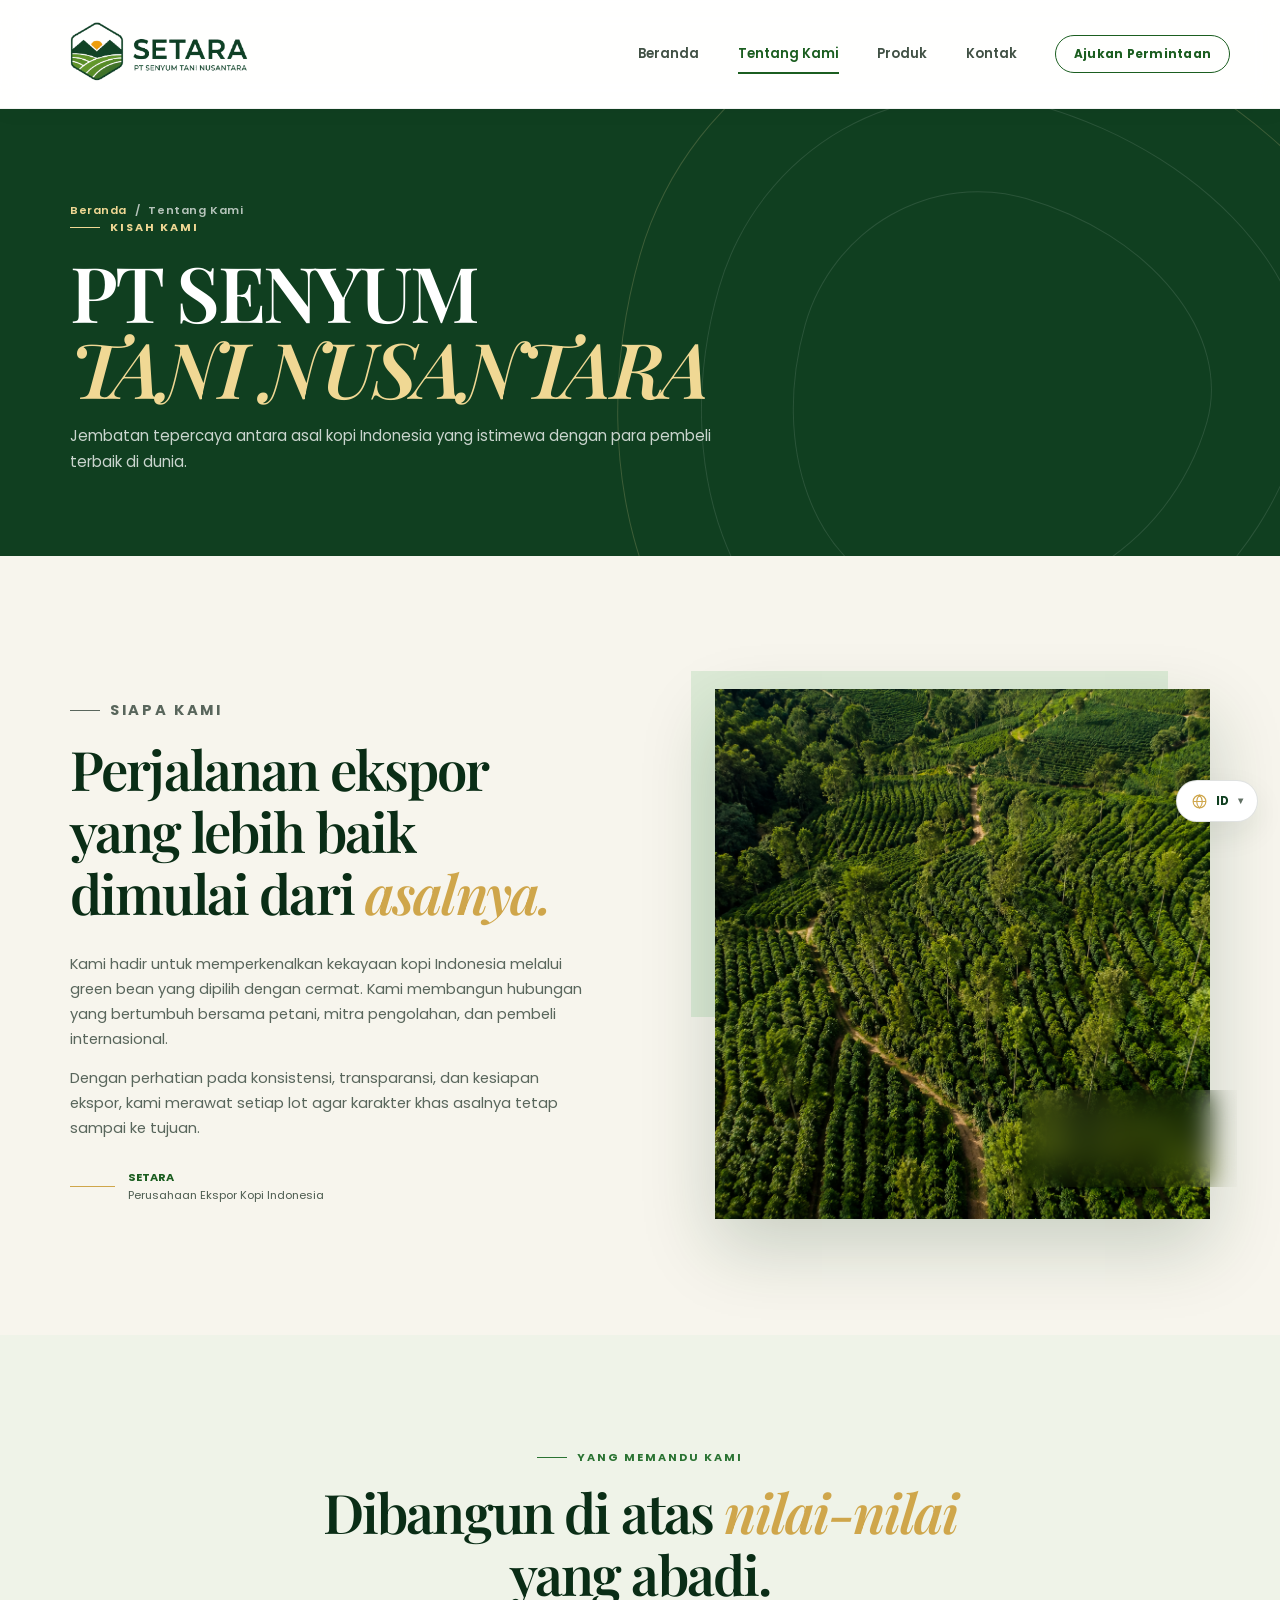
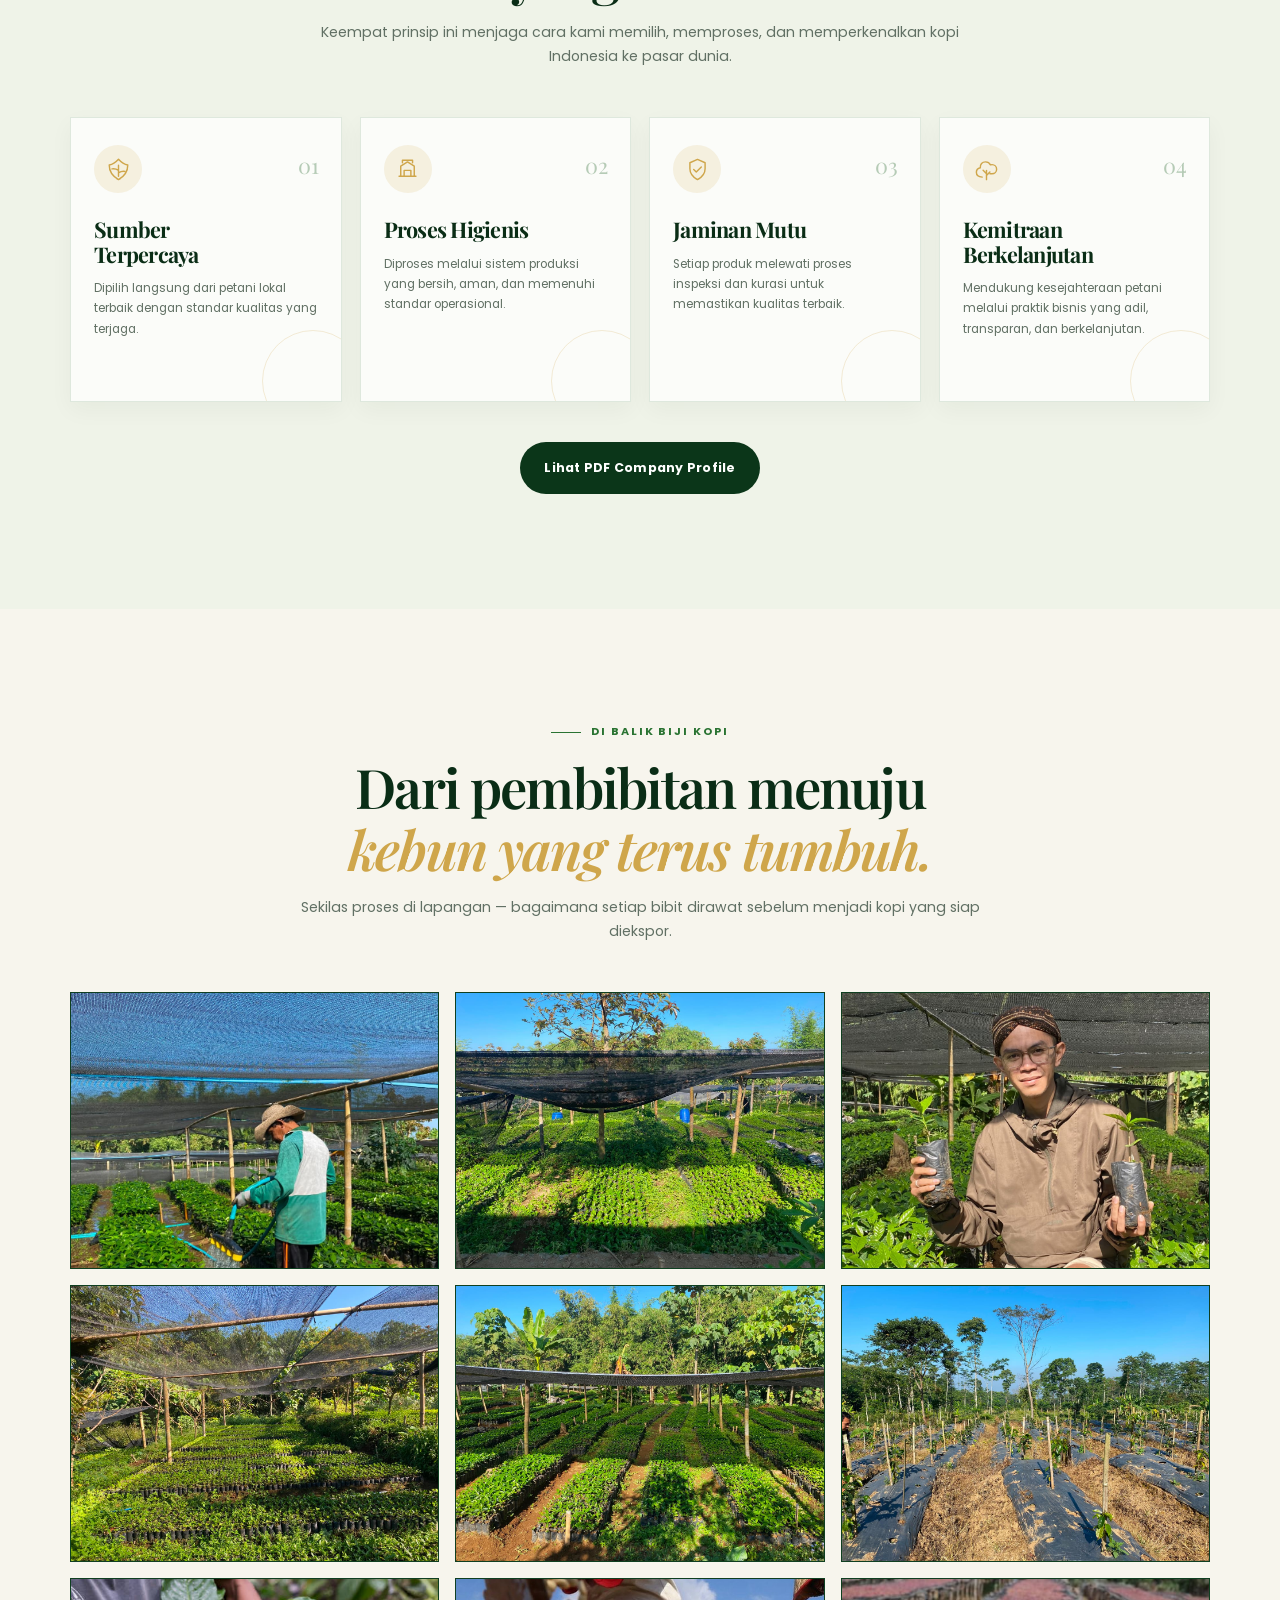
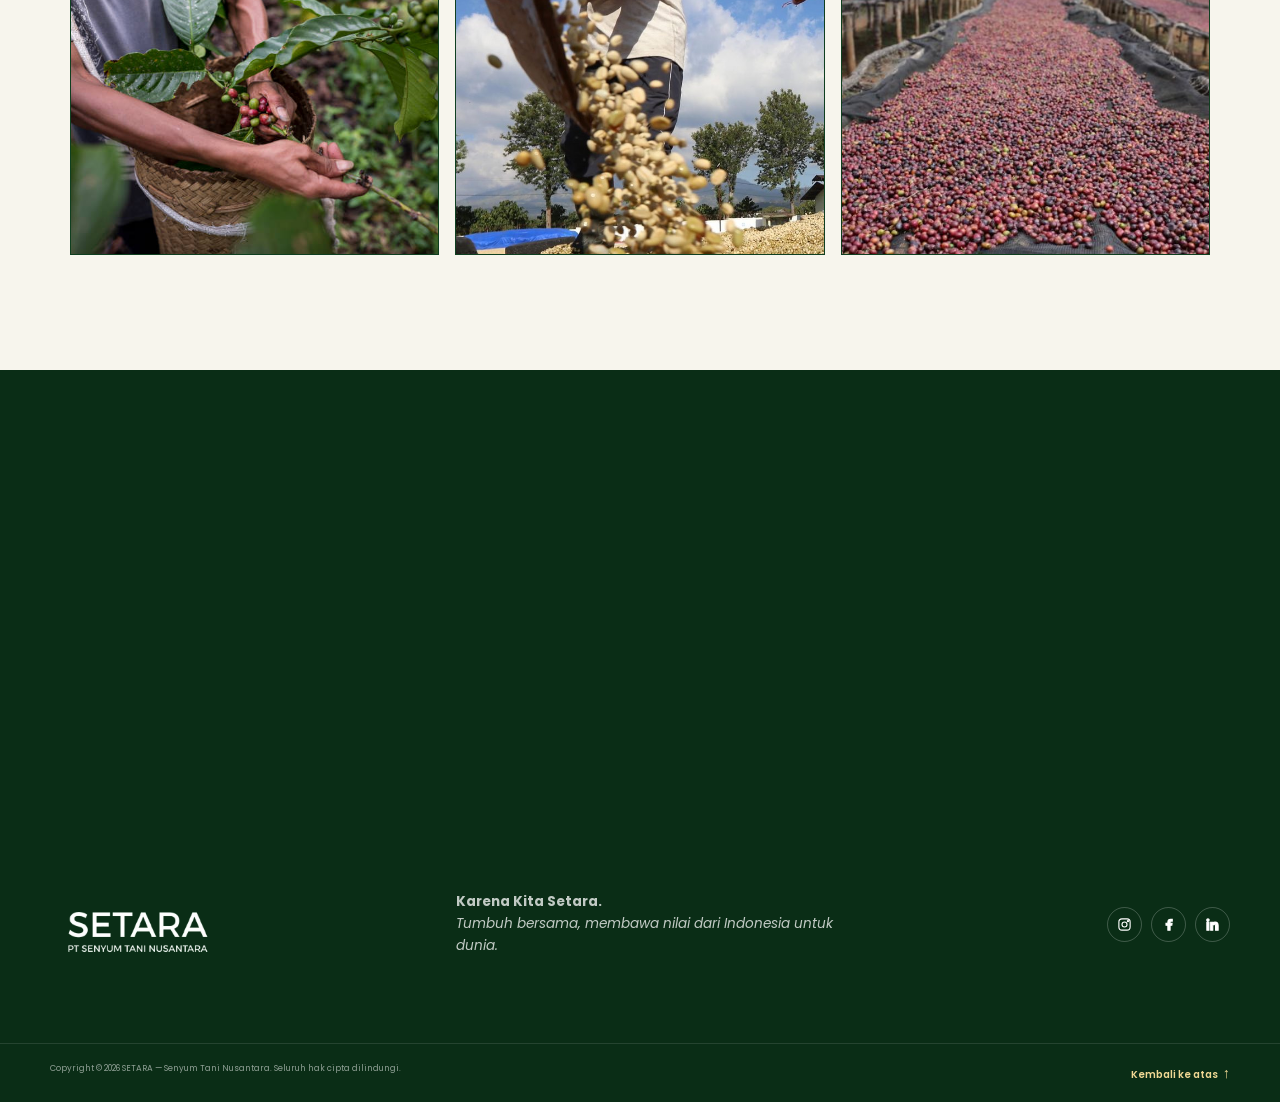
==== commit 687fb9d2: "fix" ====
--- a/about.html
+++ b/about.html
@@ -13,10 +13,19 @@
     <link rel="preconnect" href="https://fonts.googleapis.com" />
     <link rel="preconnect" href="https://fonts.gstatic.com" crossorigin />
     <link
+      rel="preload"
+      as="style"
       href="https://fonts.googleapis.com/css2?family=Poppins:wght@400;500;600;700&family=Playfair+Display:wght@600;700&display=swap"
-      rel="stylesheet"
+      onload="this.onload=null;this.rel='stylesheet'"
     />
-    <link rel="stylesheet" href="css/style.css" />
+    <link rel="preload" as="style" href="css/style.css" onload="this.onload=null;this.rel='stylesheet'" />
+    <noscript>
+      <link
+        href="https://fonts.googleapis.com/css2?family=Poppins:wght@400;500;600;700&family=Playfair+Display:wght@600;700&display=swap"
+        rel="stylesheet"
+      />
+      <link rel="stylesheet" href="css/style.css" />
+    </noscript>
   </head>
   <body>
     <div class="site-loader" id="site-loader" aria-hidden="true">
--- a/css/style.css
+++ b/css/style.css
@@ -3004,8 +3004,10 @@
 }
 
 html.forced-desktop-mode .site-footer .footer-brand img {
+  width: auto;
   height: 90px;
   max-height: 90px;
+  object-position: center;
 }
 
 html.forced-desktop-mode .footer-main > p {
@@ -3036,6 +3038,22 @@
   height: 36px;
   padding: 0 11px;
   font-size: 0.68rem;
+}
+
+/* =========================================================
+   INTRO (section "Tentang Kami" di beranda) — kebalikan dari
+   kasus footer di atas. .intro-grid baru jadi grid 2 kolom
+   mulai lebar 1045px ke atas, sedangkan "Mode Desktop" di HP
+   sering melaporkan viewport LEBIH SEMPIT dari 1045px meski
+   secara visual disebut "mode desktop". Akibatnya intro-grid
+   ikut menumpuk seperti tampilan HP biasa. Di sini kita paksa
+   tetap 2 kolom seperti versi desktop asli.
+   ========================================================= */
+html.forced-desktop-mode .intro-grid {
+  display: grid;
+  grid-template-columns: minmax(0, 0.92fr) minmax(0, 1fr);
+  align-items: center;
+  gap: clamp(52px, 9vw, 128px);
 }
 
 /* Defensif tambahan untuk grid (tidak salah walau bukan
@@ -3059,8 +3077,9 @@
 }
 
 /* Email panjang di contact-card jangan bikin teks kepotong
-   tanpa terlihat jelas. */
+   tanpa terlihat jelas. Prioritaskan patah di titik wajar (mis. setelah
+   tanda @ lewat <wbr>), baru kalau memang tidak muat, patah kata biasa. */
 .contact-card strong {
-  overflow-wrap: anywhere;
-  word-break: break-word;
+  overflow-wrap: break-word;
+  word-break: normal;
 }
--- a/css/style.css
+++ b/css/style.css
@@ -3004,8 +3004,10 @@
 }
 
 html.forced-desktop-mode .site-footer .footer-brand img {
+  width: auto;
   height: 90px;
   max-height: 90px;
+  object-position: center;
 }
 
 html.forced-desktop-mode .footer-main > p {
@@ -3036,6 +3038,22 @@
   height: 36px;
   padding: 0 11px;
   font-size: 0.68rem;
+}
+
+/* =========================================================
+   INTRO (section "Tentang Kami" di beranda) — kebalikan dari
+   kasus footer di atas. .intro-grid baru jadi grid 2 kolom
+   mulai lebar 1045px ke atas, sedangkan "Mode Desktop" di HP
+   sering melaporkan viewport LEBIH SEMPIT dari 1045px meski
+   secara visual disebut "mode desktop". Akibatnya intro-grid
+   ikut menumpuk seperti tampilan HP biasa. Di sini kita paksa
+   tetap 2 kolom seperti versi desktop asli.
+   ========================================================= */
+html.forced-desktop-mode .intro-grid {
+  display: grid;
+  grid-template-columns: minmax(0, 0.92fr) minmax(0, 1fr);
+  align-items: center;
+  gap: clamp(52px, 9vw, 128px);
 }
 
 /* Defensif tambahan untuk grid (tidak salah walau bukan
@@ -3059,8 +3077,9 @@
 }
 
 /* Email panjang di contact-card jangan bikin teks kepotong
-   tanpa terlihat jelas. */
+   tanpa terlihat jelas. Prioritaskan patah di titik wajar (mis. setelah
+   tanda @ lewat <wbr>), baru kalau memang tidak muat, patah kata biasa. */
 .contact-card strong {
-  overflow-wrap: anywhere;
-  word-break: break-word;
+  overflow-wrap: break-word;
+  word-break: normal;
 }
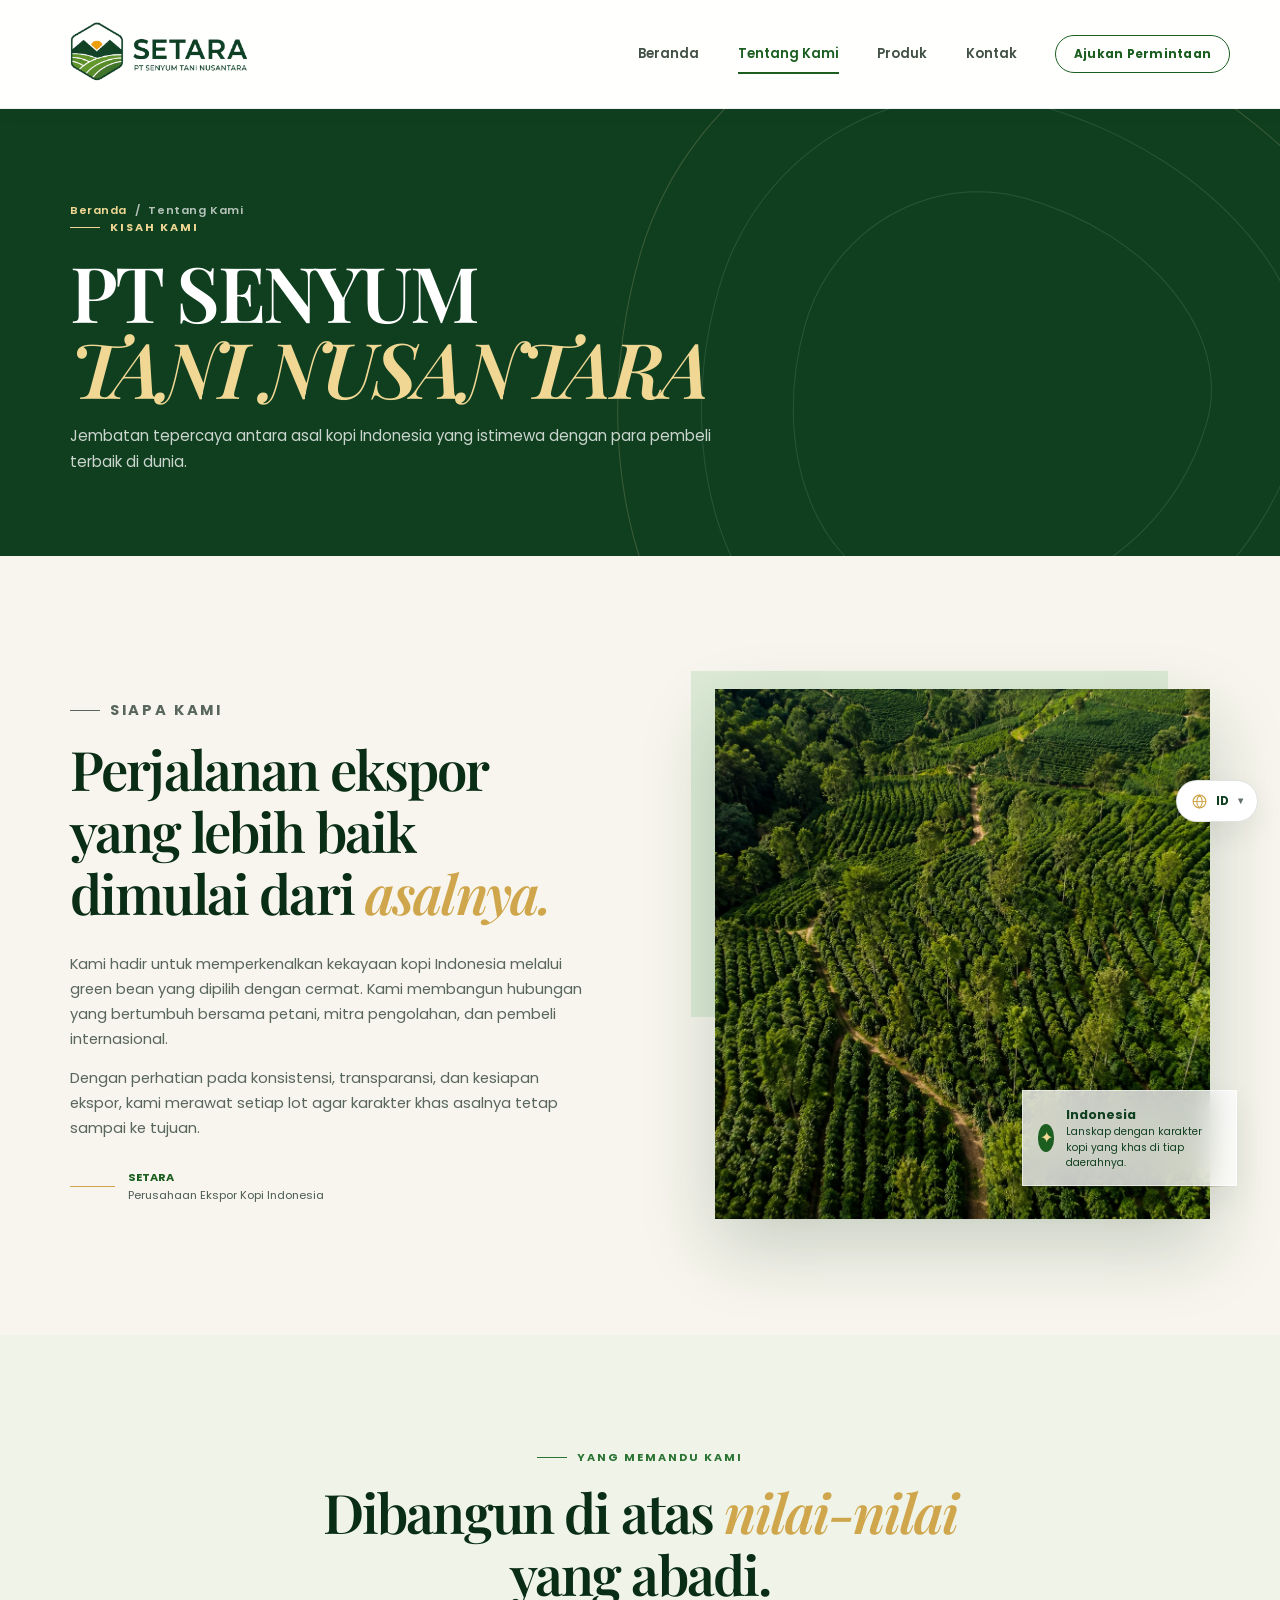
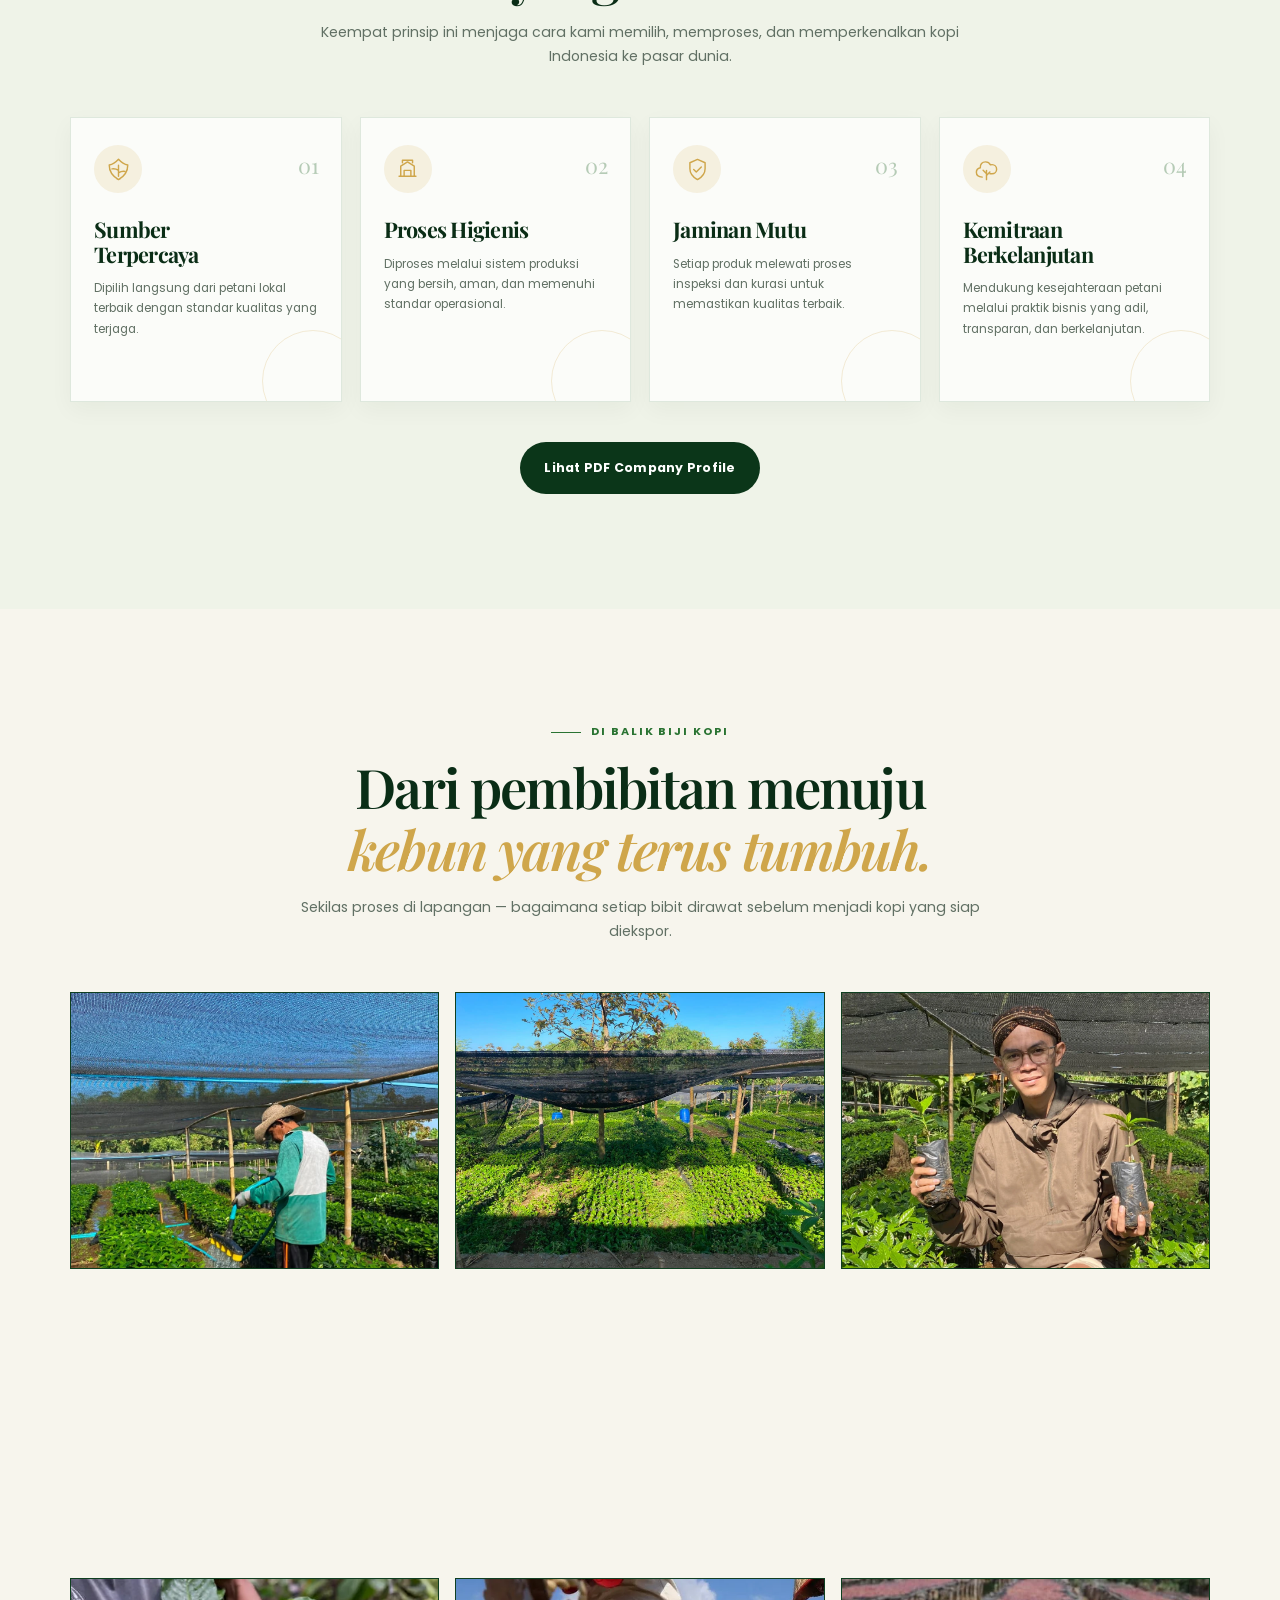
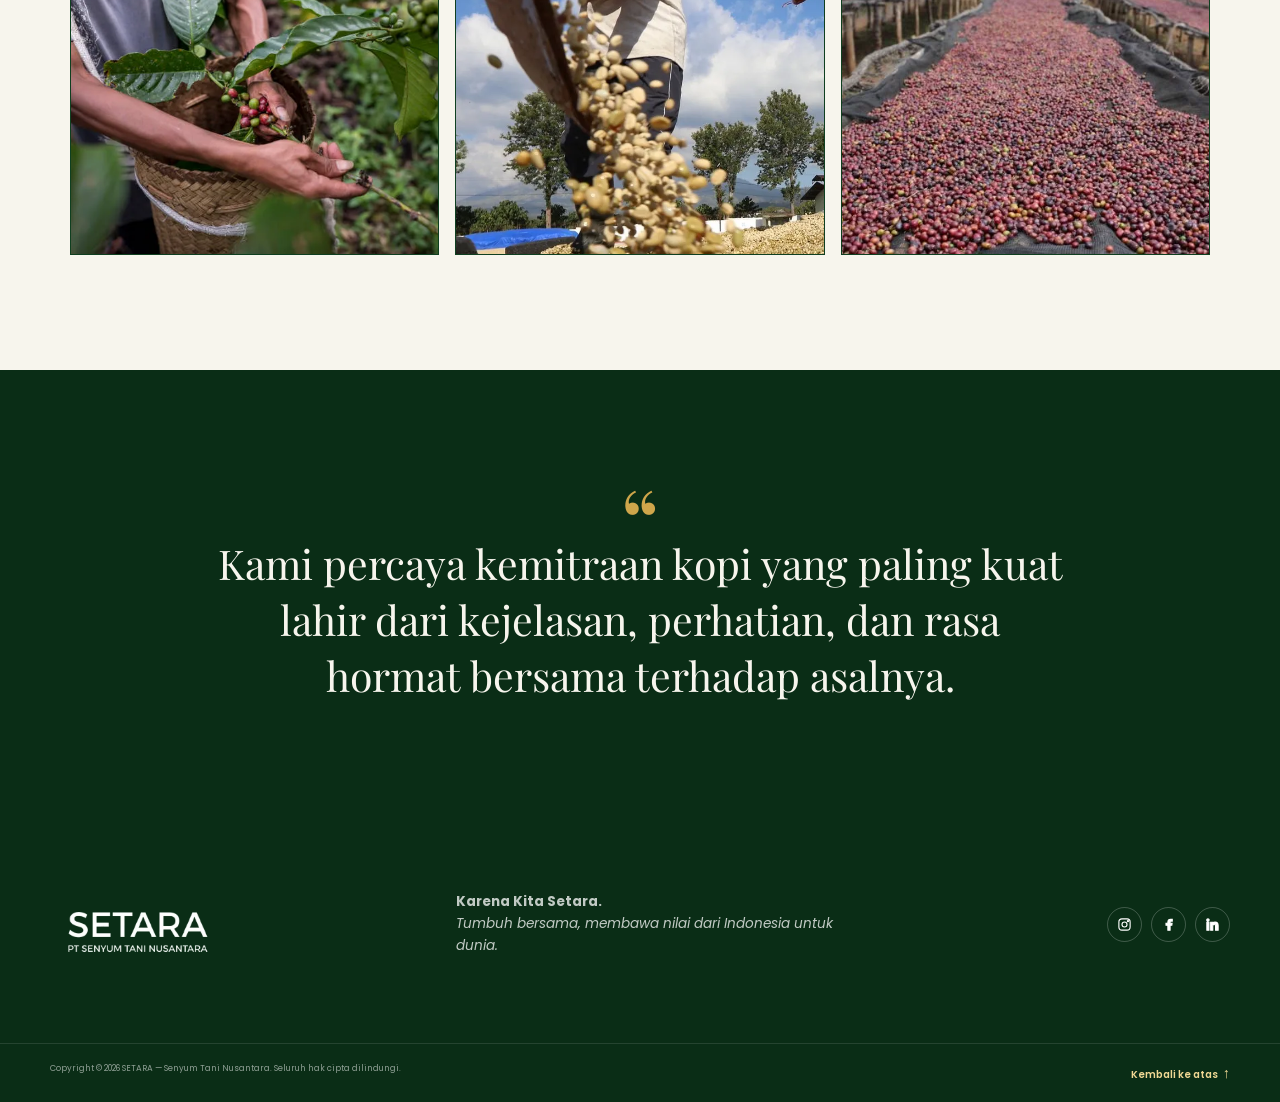
==== commit afd60f4e: "fix" ====
--- a/about.html
+++ b/about.html
@@ -12,20 +12,8 @@
     <link rel="apple-touch-icon" href="assets/logo-title.png" />
     <link rel="preconnect" href="https://fonts.googleapis.com" />
     <link rel="preconnect" href="https://fonts.gstatic.com" crossorigin />
-    <link
-      rel="preload"
-      as="style"
-      href="https://fonts.googleapis.com/css2?family=Poppins:wght@400;500;600;700&family=Playfair+Display:wght@600;700&display=swap"
-      onload="this.onload=null;this.rel='stylesheet'"
-    />
-    <link rel="preload" as="style" href="css/style.css" onload="this.onload=null;this.rel='stylesheet'" />
-    <noscript>
-      <link
-        href="https://fonts.googleapis.com/css2?family=Poppins:wght@400;500;600;700&family=Playfair+Display:wght@600;700&display=swap"
-        rel="stylesheet"
-      />
-      <link rel="stylesheet" href="css/style.css" />
-    </noscript>
+    <link href="https://fonts.googleapis.com/css2?family=Poppins:wght@400;500;600;700&family=Playfair+Display:wght@600;700&display=swap" rel="stylesheet" />
+    <link rel="stylesheet" href="css/style.css" />
   </head>
   <body>
     <div class="site-loader" id="site-loader" aria-hidden="true">
@@ -41,7 +29,7 @@
           aria-label="SETARA - Senyum Tani Nusantara, kembali ke beranda"
         >
           <img
-            src="assets/logo-horizontal.png"
+            src="assets/logo-horizontal.webp"
             alt="SETARA - Senyum Tani Nusantara"
           />
         </a>
@@ -118,7 +106,7 @@
           <div class="story-visual reveal" data-reveal="fade-left">
             <div class="story-photo">
               <img
-                src="assets/coffee-plantation.png"
+                src="assets/coffee-plantation.webp"
                 alt="Hamparan kebun kopi Indonesia"
                 loading="lazy"
               />
@@ -255,7 +243,7 @@
               data-caption="Pembibitan Terpadu"
             >
               <img
-                src="assets/galeri1.jpeg"
+                src="assets/galeri1.webp"
                 alt="Area pembibitan kopi SETARA"
                 loading="lazy"
               />
@@ -270,7 +258,7 @@
               data-caption="Dirawat Setiap Hari"
             >
               <img
-                src="assets/galeri2.jpeg"
+                src="assets/galeri2.webp"
                 alt="Petani menyiram bibit kopi"
                 loading="lazy"
               />
@@ -285,7 +273,7 @@
               data-caption="Bibit Pilihan"
             >
               <img
-                src="assets/galeri3.jpeg"
+                src="assets/galeri3.webp"
                 alt="Bibit kopi pilihan yang baru ditanam"
                 loading="lazy"
               />
@@ -300,7 +288,7 @@
               data-caption="Tumbuh di Bawah Naungan"
             >
               <img
-                src="assets/galeri4.jpeg"
+                src="assets/galeri4.webp"
                 alt="Bibit kopi tumbuh di bawah naungan jaring"
                 loading="lazy"
               />
@@ -311,11 +299,11 @@
               data-reveal="fade-right"
               type="button"
               data-gallery-open
-              data-full="assets/gallery-menyatu-alam.jpeg"
+              data-full="assets/gallery-menyatu-alam.webp"
               data-caption="Menyatu dengan Alam"
             >
               <img
-                src="assets/galeri5.jpeg"
+                src="assets/galeri5.webp"
                 alt="Kebun pembibitan kopi yang menyatu dengan alam sekitar"
                 loading="lazy"
               />
@@ -326,11 +314,11 @@
               data-reveal="fade-up"
               type="button"
               data-gallery-open
-              data-full="assets/kebun-tumbuh.jpeg"
+              data-full="assets/kebun-tumbuh.webp"
               data-caption="Kebun yang Terus Berkembang"
             >
               <img
-                src="assets/galeri6.jpeg"
+                src="assets/galeri6.webp"
                 alt="Kebun kopi SETARA yang terus berkembang"
                 loading="lazy"
               />
@@ -347,7 +335,7 @@
               data-caption="Kebun yang Terus Berkembang"
             >
               <img
-                src="assets/galeri7.jpeg"
+                src="assets/galeri7.webp"
                 alt="Kebun kopi SETARA yang terus berkembang"
                 loading="lazy"
               />
@@ -358,11 +346,11 @@
               data-reveal="fade-up"
               type="button"
               data-gallery-open
-              data-full="assets/galeri8.jpeg"
+              data-full="assets/galeri8.webp"
               data-caption="Proses Pengolahan Kopi"
             >
               <img
-                src="assets/galeri8.jpeg"
+                src="assets/galeri8.webp"
                 alt="Proses pengolahan biji kopi"
                 loading="lazy"
               />
@@ -373,11 +361,11 @@
               data-reveal="fade-left"
               type="button"
               data-gallery-open
-              data-full="assets/galeri9.jpeg"
+              data-full="assets/galeri9.webp"
               data-caption="Pengeringan Buah Kopi"
             >
               <img
-                src="assets/galeri9.jpeg"
+                src="assets/galeri9.webp"
                 alt="Buah kopi yang sedang dikeringkan"
                 loading="lazy"
               />
@@ -406,8 +394,9 @@
           aria-label="SETARA - Senyum Tani Nusantara, beranda"
         >
           <img
-            src="assets/logo-footer.png"
+            src="assets/logo-footer.webp"
             alt="SETARA - Senyum Tani Nusantara"
+            loading="lazy"
           />
         </a>
         <p data-i18n="footer.tagline">
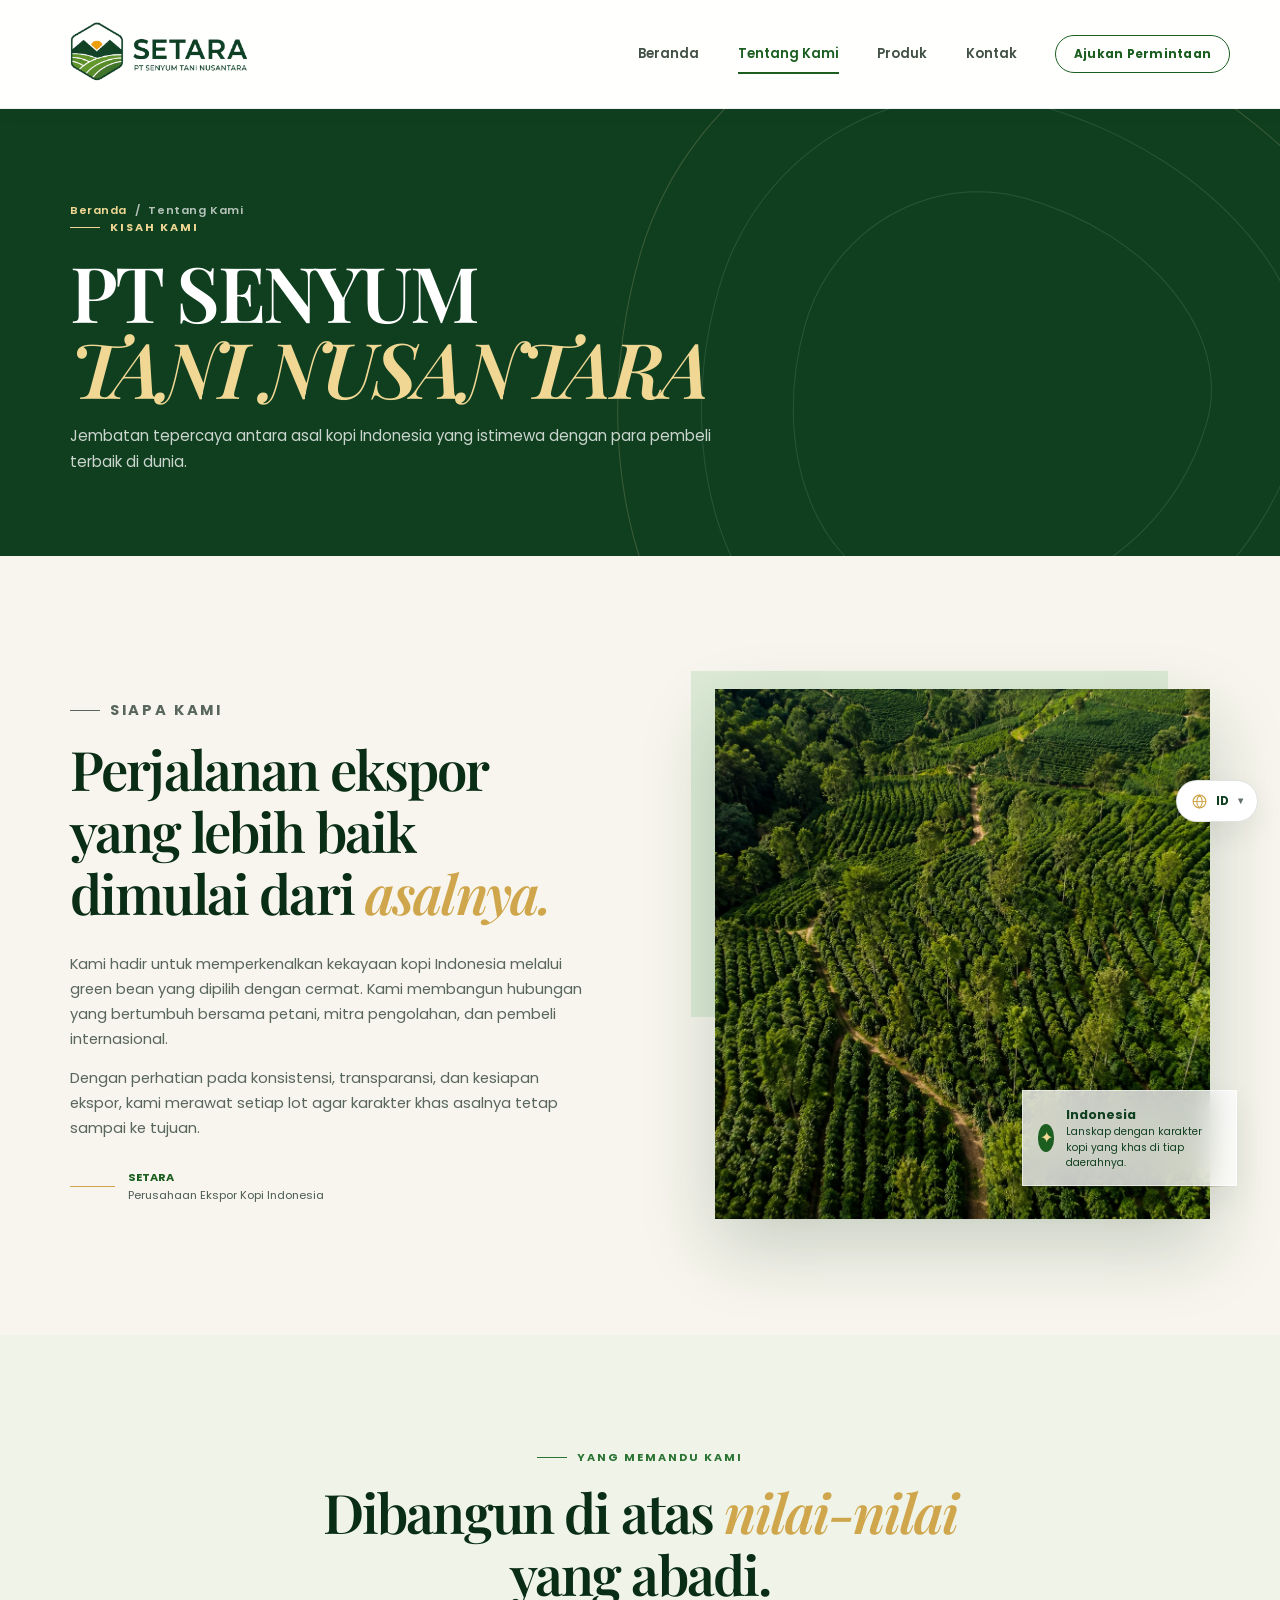
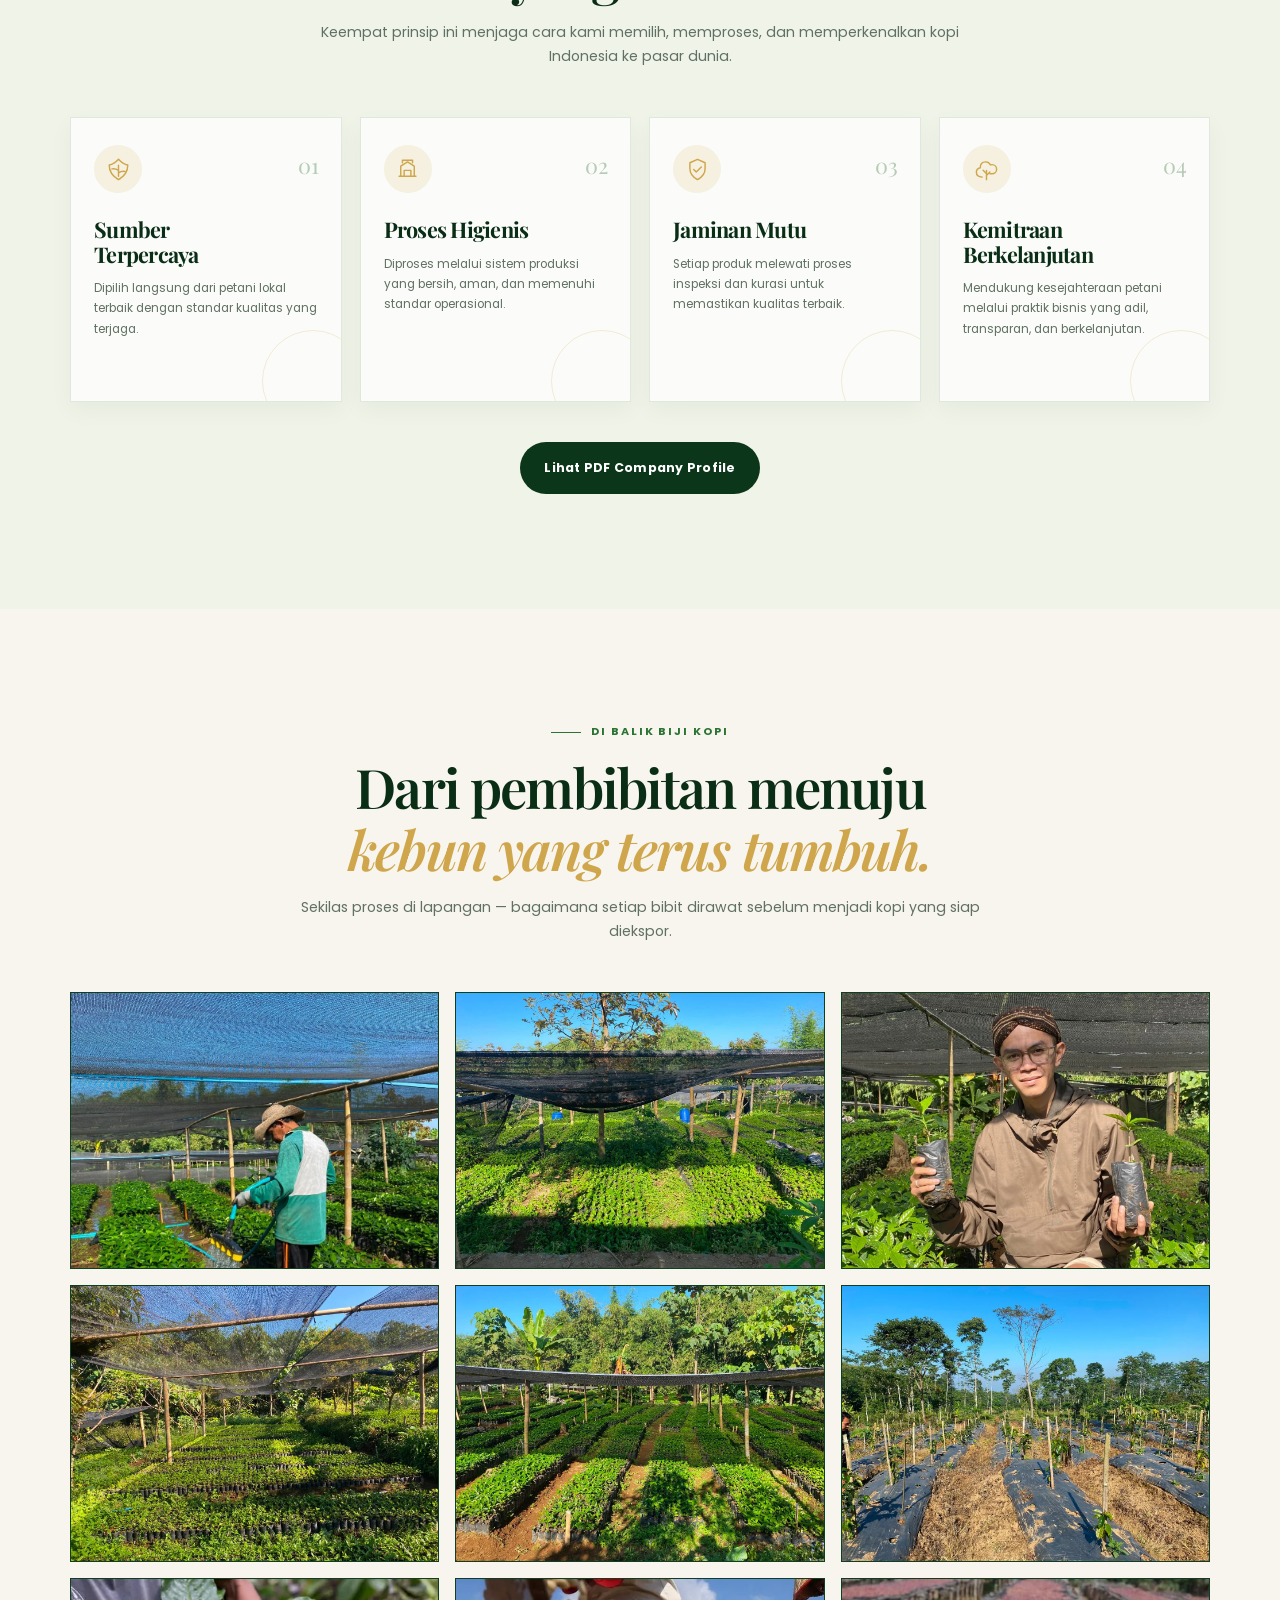
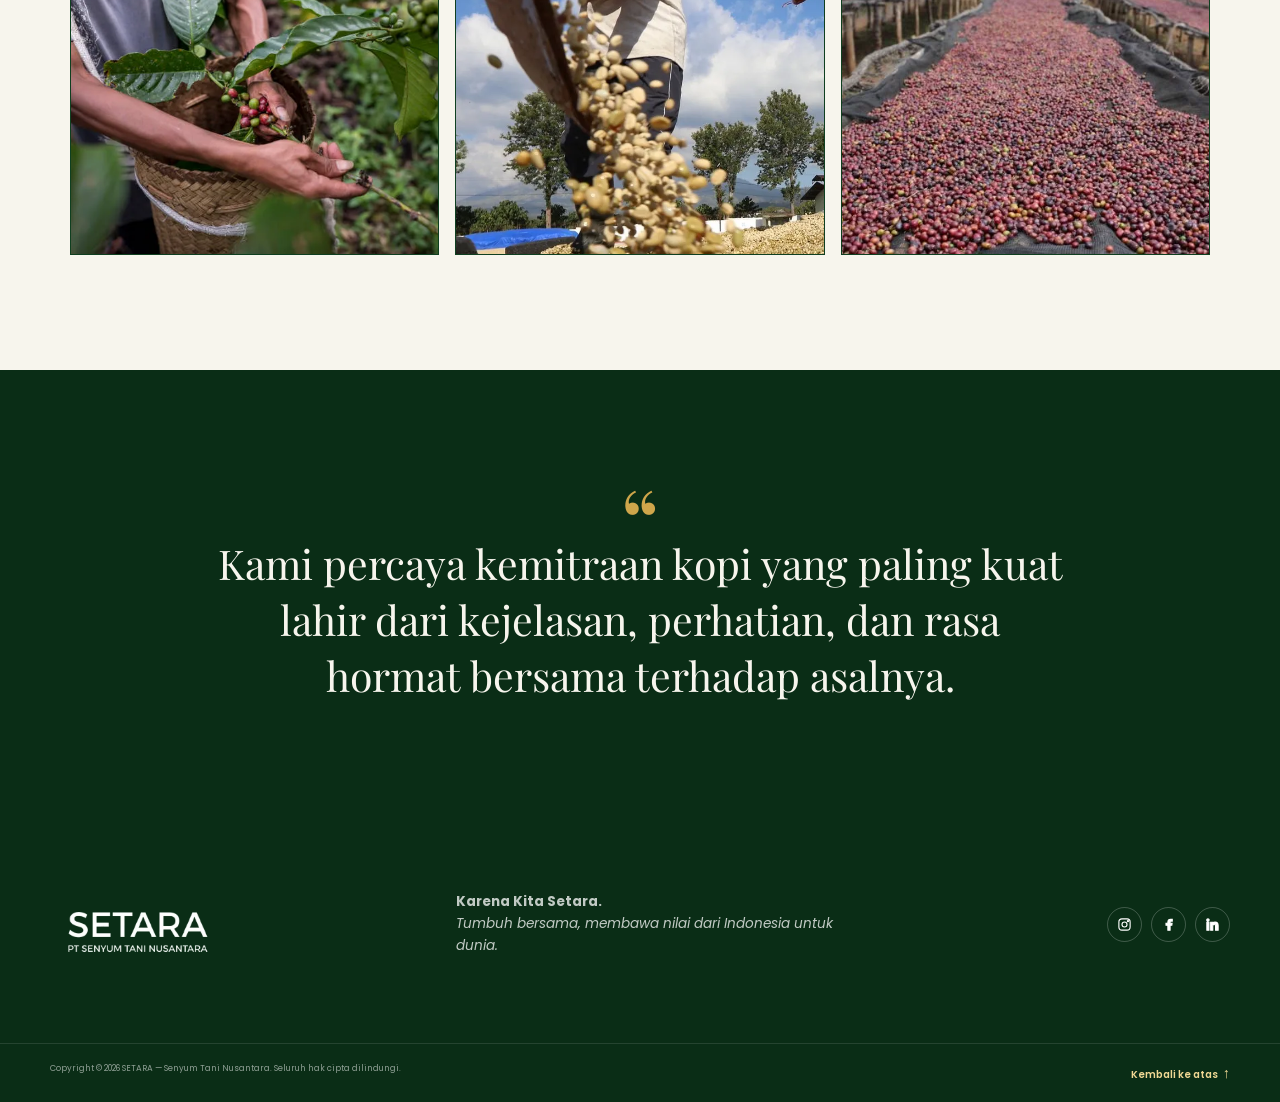
==== commit 62a9dcc7: "fix" ====
--- a/about.html
+++ b/about.html
@@ -239,7 +239,7 @@
               data-reveal="zoom-in"
               type="button"
               data-gallery-open
-              data-full="assets/gallery-pembibitan-terpadu.jpeg"
+              data-full="assets/gallery-pembibitan-terpadu.webp"
               data-caption="Pembibitan Terpadu"
             >
               <img
@@ -254,7 +254,7 @@
               data-reveal="fade-up"
               type="button"
               data-gallery-open
-              data-full="assets/gallery-dirawat-harian.jpeg"
+              data-full="assets/gallery-dirawat-harian.webp"
               data-caption="Dirawat Setiap Hari"
             >
               <img
@@ -269,7 +269,7 @@
               data-reveal="fade-left"
               type="button"
               data-gallery-open
-              data-full="assets/bibit-pilihan.jpeg"
+              data-full="assets/bibit-pilihan.webp"
               data-caption="Bibit Pilihan"
             >
               <img
@@ -284,7 +284,7 @@
               data-reveal="fade-up"
               type="button"
               data-gallery-open
-              data-full="assets/gallery-bawah-naungan.jpeg"
+              data-full="assets/gallery-bawah-naungan.webp"
               data-caption="Tumbuh di Bawah Naungan"
             >
               <img
@@ -331,7 +331,7 @@
               data-reveal="fade-up"
               type="button"
               data-gallery-open
-              data-full="assets/kebun-tumbuh.jpeg"
+              data-full="assets/kebun-tumbuh.webp"
               data-caption="Kebun yang Terus Berkembang"
             >
               <img
@@ -527,6 +527,7 @@
       </div>
     </div>
 
+    <script src="https://cdn.jsdelivr.net/npm/@emailjs/browser@4/dist/email.min.js"></script>
     <script src="js/script.js"></script>
   </body>
 </html>
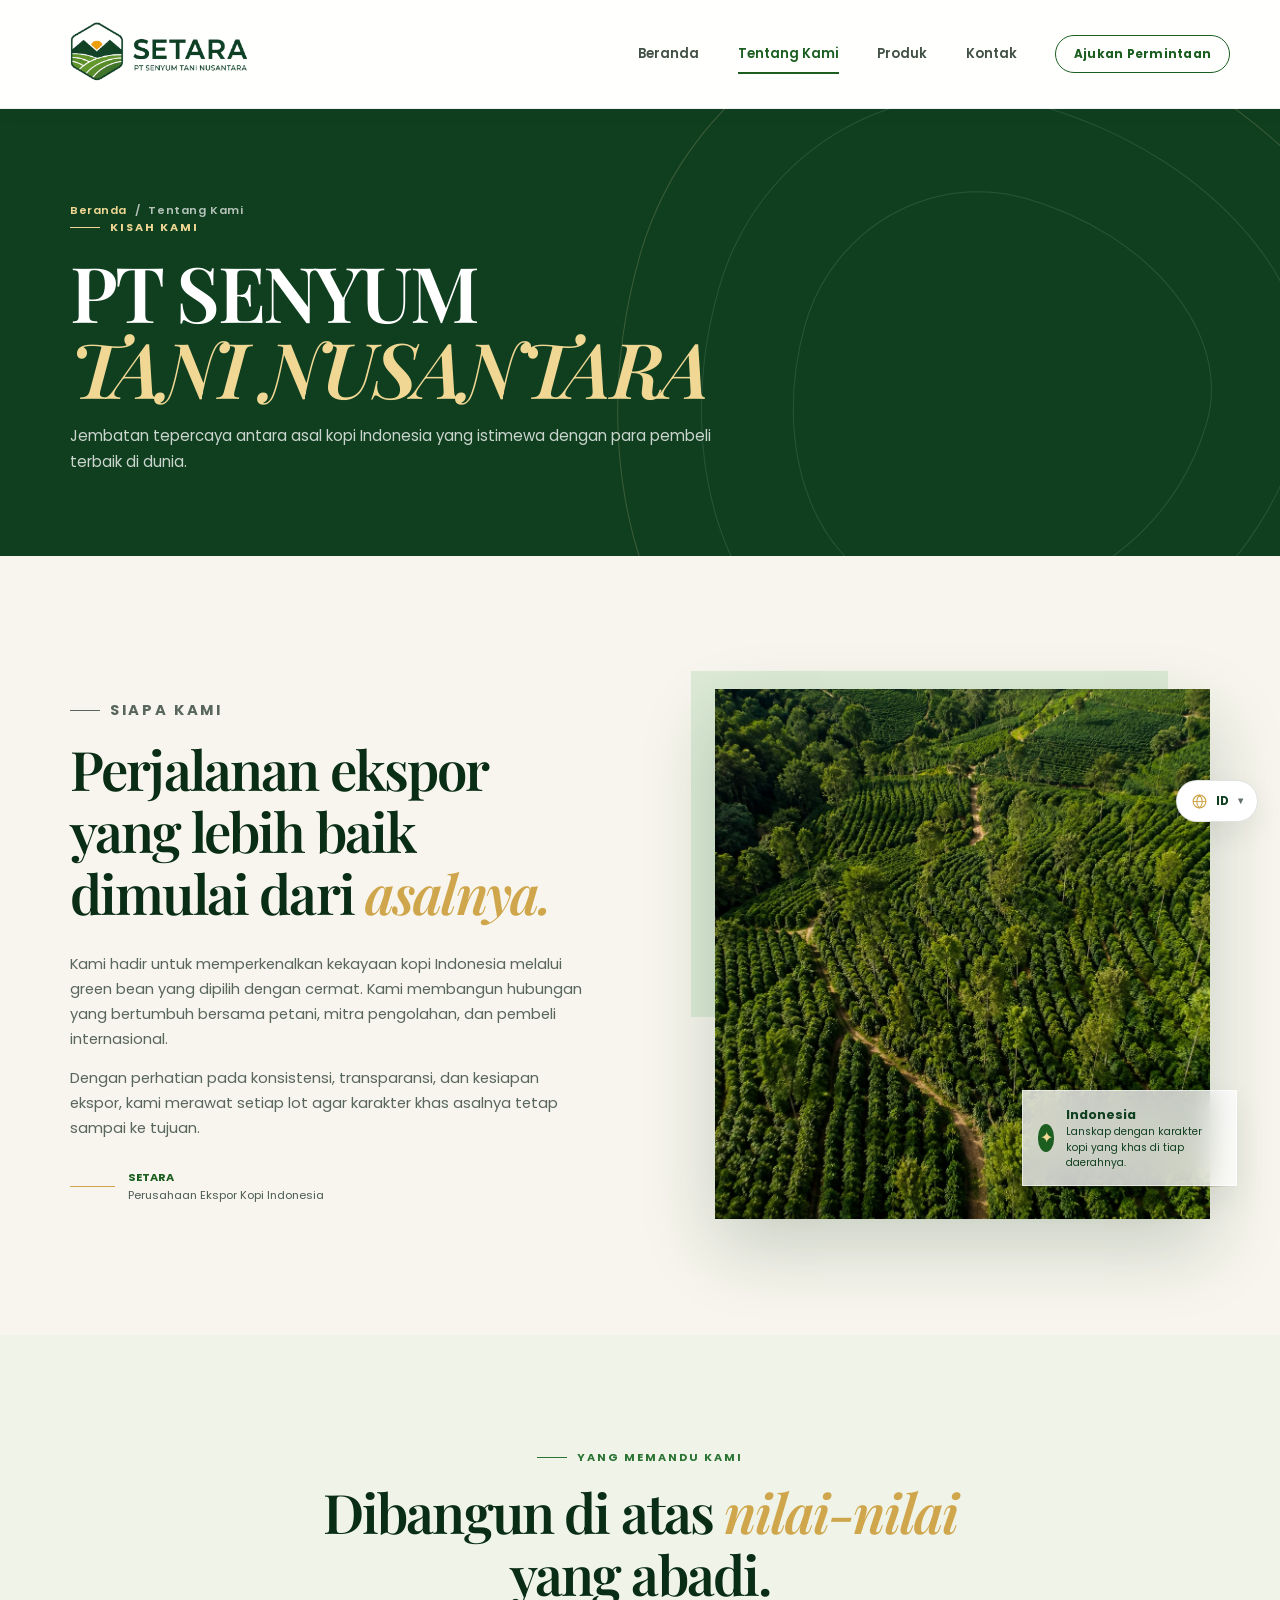
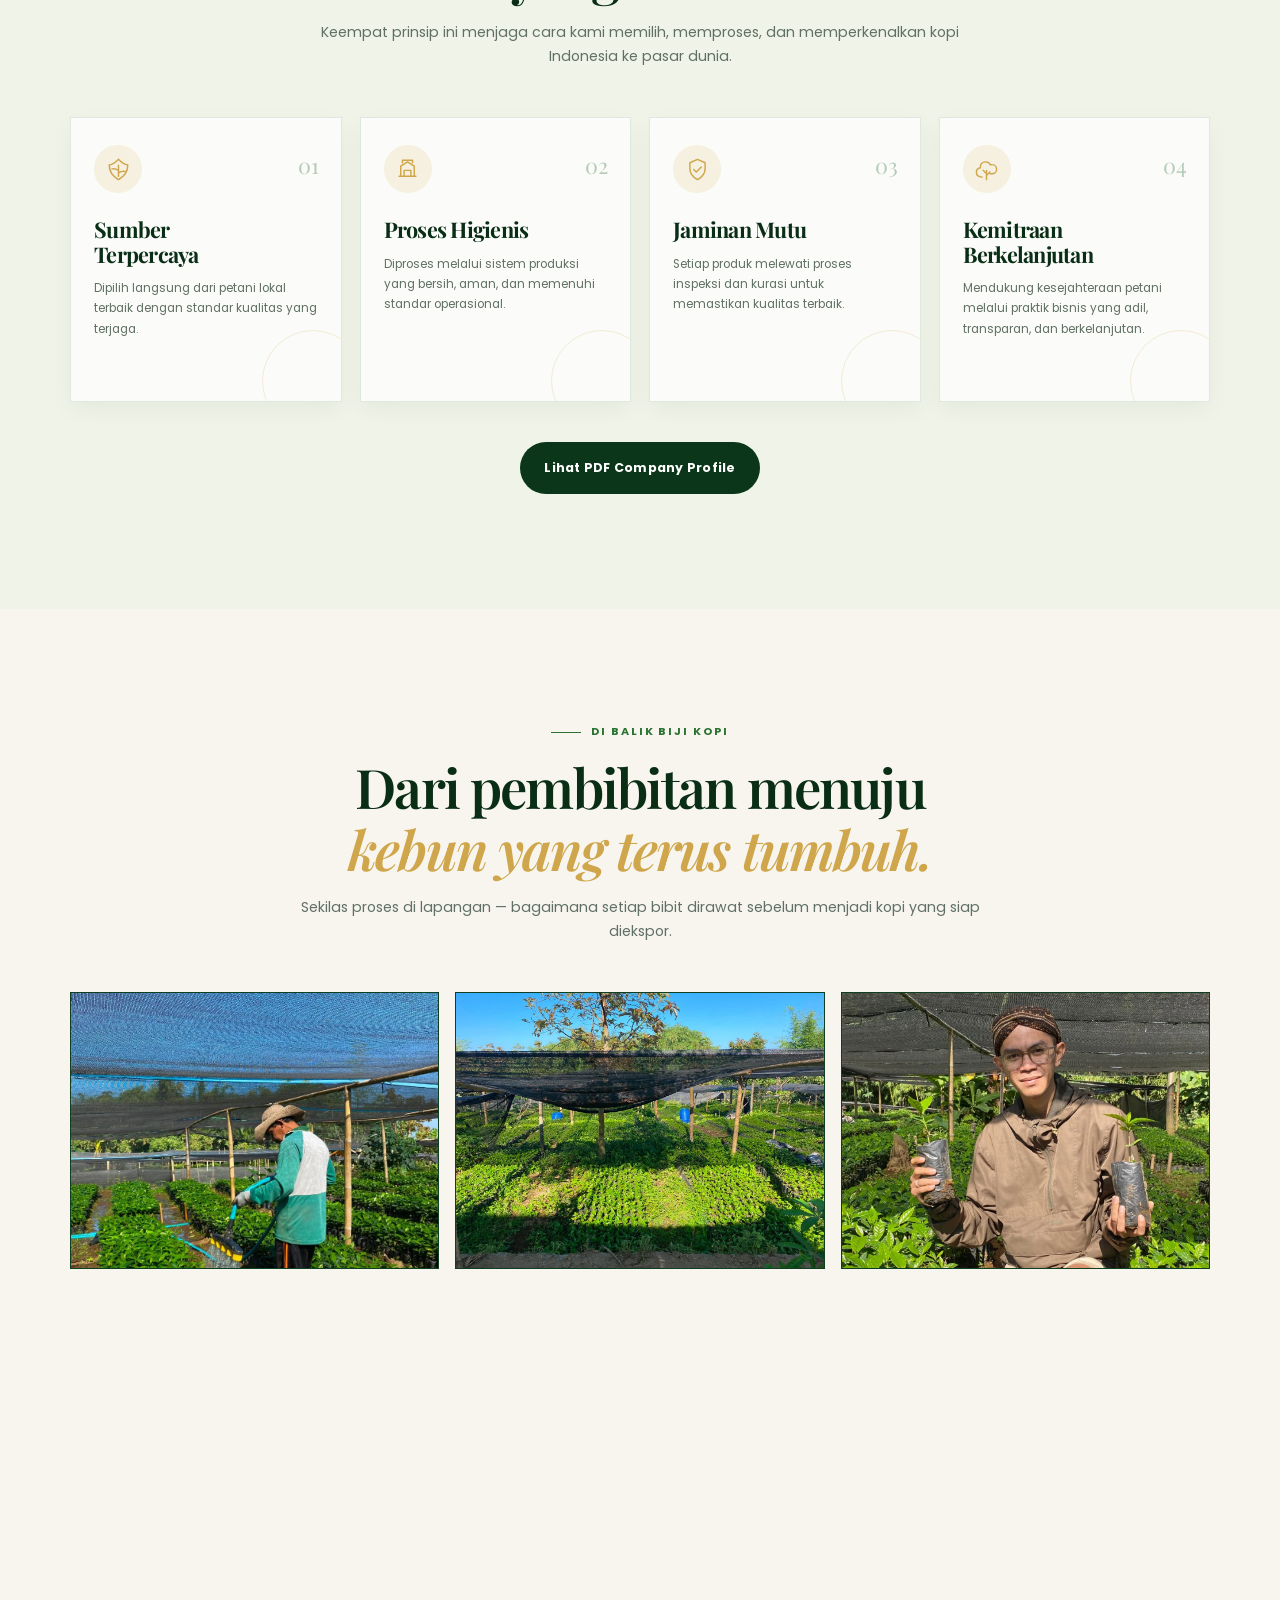
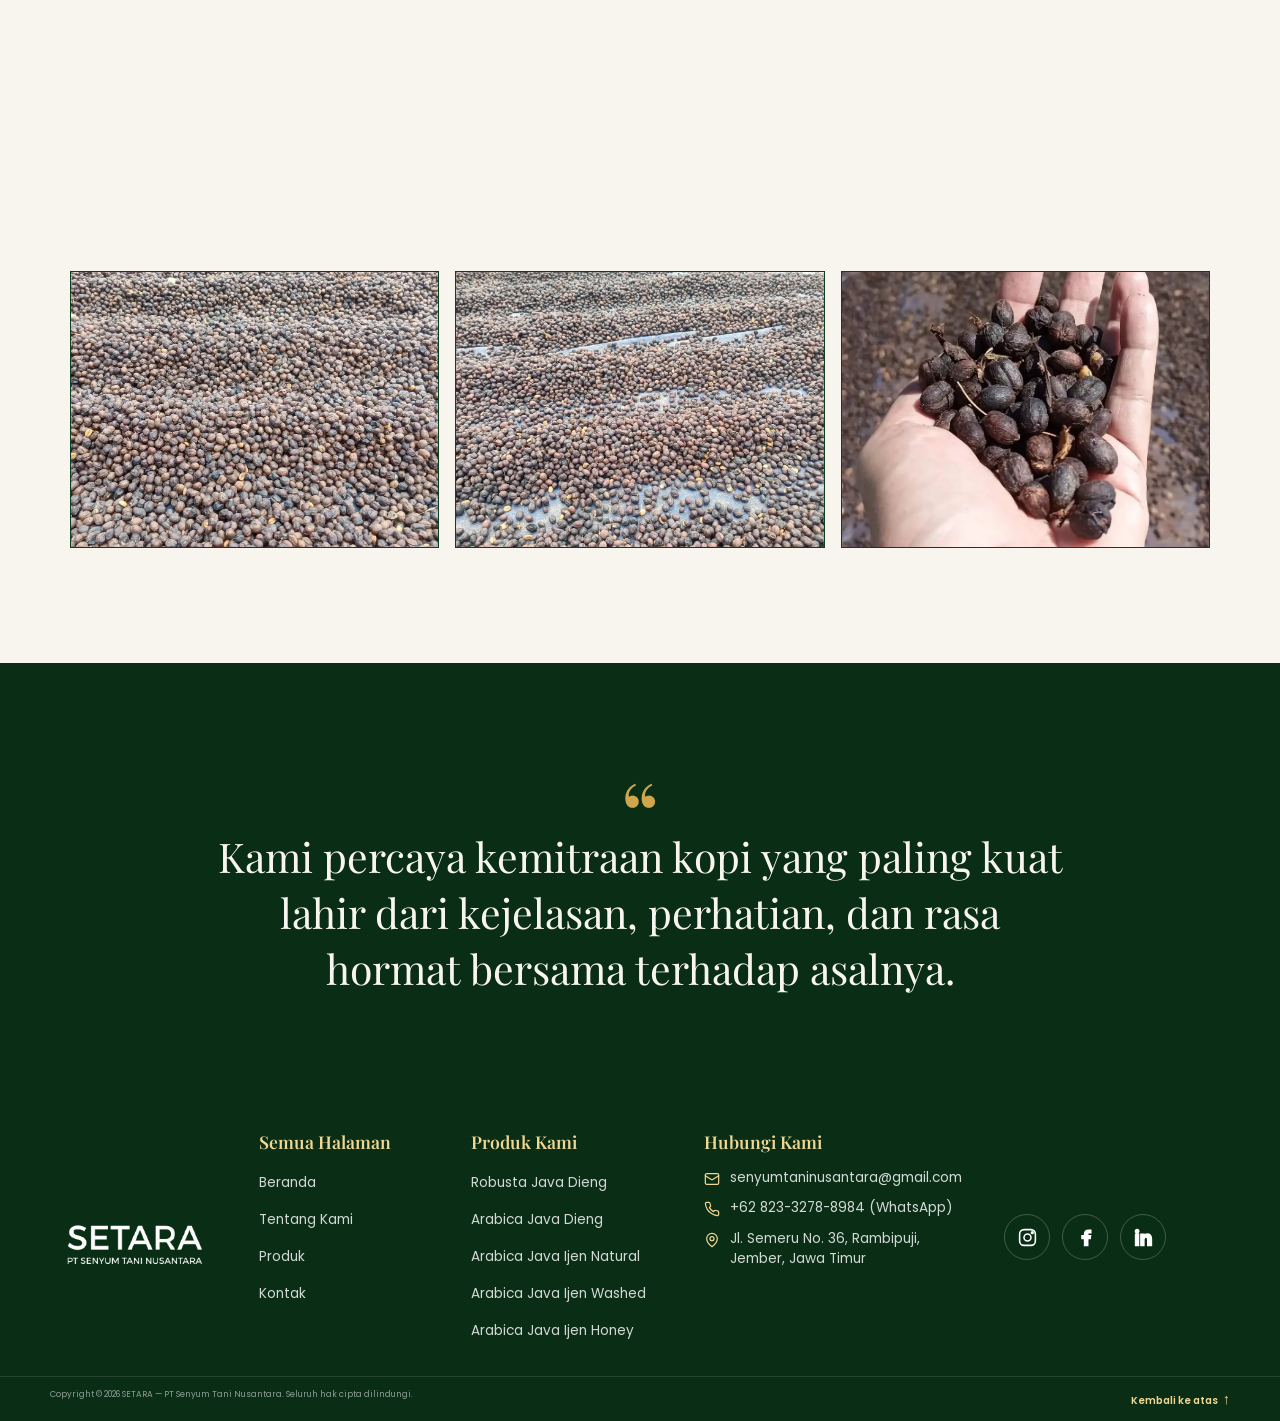
==== commit 0a898d89: "update footer" ====
--- a/about.html
+++ b/about.html
@@ -17,7 +17,7 @@
   </head>
   <body>
     <div class="site-loader" id="site-loader" aria-hidden="true">
-      <div class="loader-mark"><span></span><span></span></div>
+      <div class="loader-mark"><span></span></div>
       <p>SETARA</p>
     </div>
 
@@ -357,19 +357,43 @@
               <span class="gallery-item-caption">Proses Pengolahan Kopi</span>
             </button>
             <button
-              class="gallery-item reveal"
-              data-reveal="fade-left"
-              type="button"
-              data-gallery-open
-              data-full="assets/galeri9.webp"
-              data-caption="Pengeringan Buah Kopi"
-            >
+              class="gallery-item reveal"data-reveal="fade-lef" type="button" data-gallery-open data-full="assets/galeri9.web"data-caption="Pengeringan Buah Kopi">
               <img
                 src="assets/galeri9.webp"
                 alt="Buah kopi yang sedang dikeringkan"
                 loading="lazy"
               />
               <span class="gallery-item-caption">Pengeringan Buah Kopi</span>
+            </button>
+             </button>
+            <button
+              class="gallery-item reveal"data-reveal="fade-lef" type="button" data-gallery-open data-full="assets/galeri9.web"data-caption="Pengeringan Buah Kopi">
+              <img
+                src="assets/galeri10.webp"
+                alt="Buah kopi yang sedang dikeringkan"
+                loading="lazy"
+              />
+              <span class="gallery-item-caption">Pengeringan Buah Kopi</span>
+            </button>
+             </button>
+            <button
+              class="gallery-item reveal"data-reveal="fade-lef" type="button" data-gallery-open data-full="assets/galeri9.web"data-caption="Pengeringan Buah Kopi">
+              <img
+                src="assets/galeri11.webp"
+                alt="Buah kopi yang sedang dikeringkan"
+                loading="lazy"
+              />
+              <span class="gallery-item-caption">Pengeringan Buah Kopi</span>
+               </button>
+            <button
+              class="gallery-item reveal"data-reveal="fade-lef" type="button" data-gallery-open data-full="assets/galeri9.web"data-caption="Pengeringan Buah Kopi">
+              <img
+                src="assets/galeri12.webp"
+                alt="Buah kopi yang sedang dikeringkan"
+                loading="lazy"
+              />
+              <span class="gallery-item-caption">Buah Kopi</span>
+            </button>
             </button>
           </div>
         </div>
@@ -399,12 +423,71 @@
             loading="lazy"
           />
         </a>
-        <p data-i18n="footer.tagline">
-          <strong>Karena Kita Setara.</strong><br />
-          <em>Tumbuh bersama, membawa nilai dari Indonesia untuk dunia.</em>
-        </p>
+
+        <div class="footer-links">
+          <nav class="footer-links-col" aria-label="Semua halaman">
+            <h3 class="footer-links-title" data-i18n="footer.pages.title">Semua Halaman</h3>
+            <ul class="footer-links-list">
+              <li><a href="index.html" data-i18n="nav.beranda">Beranda</a></li>
+              <li><a href="about.html" data-i18n="nav.about">Tentang Kami</a></li>
+              <li><a href="product.html" data-i18n="nav.product">Produk</a></li>
+              <li><a href="contact.html" data-i18n="nav.contact">Kontak</a></li>
+            </ul>
+          </nav>
+
+          <nav class="footer-links-col" aria-label="Produk kami">
+            <h3 class="footer-links-title" data-i18n="footer.products.title">Produk Kami</h3>
+            <ul class="footer-links-list">
+              <li><a href="product.html">Robusta Java Dieng</a></li>
+              <li><a href="product.html">Arabica Java Dieng</a></li>
+              <li><a href="product.html">Arabica Java Ijen Natural</a></li>
+              <li><a href="product.html">Arabica Java Ijen Washed</a></li>
+              <li><a href="product.html">Arabica Java Ijen Honey</a></li>
+            </ul>
+          </nav>
+
+          <!-- Kolom Baru: Hubungi Kami (tanpa jam kerja) -->
+          <div class="footer-links-col footer-contact-col" aria-label="Hubungi kami">
+            <h3 class="footer-links-title" data-i18n="footer.contact.title">Hubungi Kami</h3>
+            <ul class="footer-links-list footer-contact-list">
+              <li>
+                <svg class="footer-contact-icon" viewBox="0 0 24 24" aria-hidden="true">
+                  <rect x="2" y="4" width="20" height="16" rx="2"></rect>
+                  <path d="m22 7-8.97 5.7a1.94 1.94 0 0 1-2.06 0L2 7"></path>
+                </svg>
+                <a href="mailto:senyumtaninusantara@gmail.com">senyumtaninusantara@gmail.com</a>
+              </li>
+              <li>
+                <svg class="footer-contact-icon" viewBox="0 0 24 24" aria-hidden="true">
+                  <path d="M22 16.92v3a2 2 0 0 1-2.18 2 19.79 19.79 0 0 1-8.63-3.07 19.5 19.5 0 0 1-6-6 19.79 19.79 0 0 1-3.07-8.67A2 2 0 0 1 4.11 2h3a2 2 0 0 1 2 1.72 12.84 12.84 0 0 0 .7 2.81 2 2 0 0 1-.45 2.11L8.09 9.91a16 16 0 0 0 6 6l1.27-1.27a2 2 0 0 1 2.11-.45 12.84 12.84 0 0 0 2.81.7A2 2 0 0 1 22 16.92z"></path>
+                </svg>
+                <a href="https://wa.me/6282332788984?text=Halo%2C%20saya%20tertarik%20dengan%20produk%20kopi%20Anda!" target="_blank" rel="noopener noreferrer">+62 823-3278-8984 (WhatsApp)</a>
+              </li>
+             <li>
+                <svg class="footer-contact-icon" viewBox="0 0 24 24" aria-hidden="true">
+                  <path d="M20 10c0 6-8 12-8 12s-8-6-8-12a8 8 0 0 1 16 0Z"></path>
+                  <circle cx="12" cy="10" r="3"></circle>
+                </svg>
+                <a
+                  href="https://www.google.com/maps?q=Jl.%20Semeru%20No%2036%2C%20Rambipuji%2C%20Jember%2C%20Jawa%20Timur%2C%20Indonesia"
+                  target="_blank"
+                  rel="noopener noreferrer"
+                  data-i18n="footer.contact.address"
+                >
+                  Jl. Semeru No. 36, Rambipuji, Jember, Jawa Timur
+                </a>
+              </li>
+            </ul>
+          </div>
+        </div>
+
         <div class="social-links" aria-label="Media sosial">
-          <a href="https://www.instagram.com/senyumtaninusantara/" target="_blank" rel="noopener noreferrer" aria-label="Instagram @senyumtaninusantara" title="Instagram @senyumtaninusantara"
+          <a
+            href="https://www.instagram.com/senyumtaninusantara/"
+            target="_blank"
+            rel="noopener noreferrer"
+            aria-label="Instagram @senyumtaninusantara"
+            title="Instagram @senyumtaninusantara"
             ><svg viewBox="0 0 24 24" aria-hidden="true">
               <rect x="3" y="3" width="18" height="18" rx="5"></rect>
               <circle cx="12" cy="12" r="4"></circle>
@@ -425,10 +508,16 @@
         </div>
       </div>
       <div class="container footer-bottom">
-        <small data-i18n="footer.copyright">Copyright © 2026 SETARA — Senyum Tani Nusantara. Seluruh hak cipta dilindungi.</small
-        ><a href="#top" data-i18n="footer.backtotop">Kembali ke atas <span aria-hidden="true">↑</span></a>
+        <small data-i18n="footer.copyright"
+          >Copyright © 2026 SETARA — PT Senyum Tani Nusantara. Seluruh hak cipta
+          dilindungi.</small
+        >
+        <a href="#top" data-i18n="footer.backtotop"
+          >Kembali ke atas <span aria-hidden="true">↑</span></a
+        >
       </div>
     </footer>
+
     <button class="scroll-top" type="button" aria-label="Kembali ke atas">
       <span aria-hidden="true">↑</span>
     </button>
--- a/css/style.css
+++ b/css/style.css
@@ -1888,9 +1888,9 @@
 }
 
 .footer-main > p {
-  max-width: 420px;
+  max-width: 500px;
   margin-inline: auto;
-  font-size: 0.85rem;
+  font-size: 0,85rem;
   line-height: 1.65;
   text-align: left;
 }
@@ -1935,11 +1935,119 @@
   fill: none;
 }
 
+/* "Semua Halaman", "Produk Kami", & "Hubungi Kami" di tengah footer */
+.footer-links {
+  display: flex;
+  flex-wrap: wrap;
+  align-items: flex-start;
+  justify-content: center;
+  gap: 28px clamp(36px, 4.5vw, 72px);
+}
+
+.footer-links-col {
+  min-width: 155px;
+}
+
+.footer-contact-col {
+  max-width: 260px;
+}
+
+/* Font footer */
+.site-footer {
+  --footer-title-font: var(--serif);
+  --footer-text-font: var(--sans);
+}
+
+/* Ukuran judul diperkecil dari 1.4rem menjadi 1.1rem */
+.footer-links-title {
+  margin: 0 0 14px;
+  color: var(--gold-light);
+  font-family: var(--footer-title-font);
+  font-size: 1.1rem;
+  font-weight: 600;
+  letter-spacing: 0;
+  line-height: 1.3;
+  text-transform: none;
+}
+
+/* Jarak antar item diperkecil dari 14px menjadi 10px */
+.footer-links-list {
+  display: grid;
+  gap: 10px;
+  margin: 0;
+  padding: 0;
+  list-style: none;
+}
+
+/* Ukuran teks menu & kontak diperkecil dari 1.05rem menjadi 0.85rem */
+.footer-links-list a,
+.footer-contact-list li {
+  color: rgba(255, 255, 255, 0.82);
+  font-family: var(--footer-text-font);
+  font-weight: 400;
+  font-size: 0.85rem;
+  line-height: 1.5;
+  transition: color 0.25s ease;
+}
+
+.footer-links-list a:hover {
+  color: var(--gold-light);
+}
+
+/* Styling khusus item dengan ikon pada kolom Hubungi Kami */
+.footer-contact-list li {
+  display: flex;
+  align-items: flex-start;
+  gap: 10px;
+}
+
+.footer-contact-icon {
+  width: 16px;
+  height: 16px;
+  flex-shrink: 0;
+  margin-top: 3px;
+  fill: none;
+  stroke: var(--gold-light);
+  stroke-width: 1.8;
+  stroke-linecap: round;
+  stroke-linejoin: round;
+}
+
+@media (min-width: 1101px) {
+  .footer-main {
+    grid-template-columns: auto 1fr auto;
+  }
+}
+
+@media (max-width: 560px) {
+  .footer-contact-list li {
+    justify-content: center;
+  }
+}
+
+html.forced-desktop-mode .footer-contact-list li {
+  justify-content: center;
+}
+
+/* Ikon sosial media diperbesar */
+.social-links {
+  gap: 12px;
+}
+
+.social-links a {
+  width: 46px;
+}
+
+.social-links svg {
+  width: 21px;
+  height: 21px;
+}
+
 .footer-bottom {
   display: flex;
   justify-content: space-between;
-  gap: 20px;
-  padding: 17px 0;
+  gap: 10px;
+  padding: 10px 0;
   border-top: 1px solid rgba(255, 255, 255, 0.11);
   color: rgba(255, 255, 255, 0.54);
   font-size: 0.63rem;
@@ -3082,4 +3190,88 @@
 .contact-card strong {
   overflow-wrap: break-word;
   word-break: normal;
+}
+
+
+/* =========================================================
+   FOOTER — logo | daftar halaman & produk (tengah) | sosmed
+   Ditaruh paling bawah supaya menimpa aturan footer lama.
+   ========================================================= */
+@media (min-width: 1101px) {
+  .footer-main {
+    grid-template-columns: 1fr auto 1fr;
+  }
+
+  .footer-main .social-links {
+    justify-self: end;
+  }
+}
+
+@media (max-width: 1100px) {
+  .footer-main {
+    display: flex;
+    flex-direction: column;
+    flex-wrap: nowrap;
+    align-items: center;
+    gap: 30px;
+    text-align: center;
+  }
+
+  .footer-main .social-links {
+    margin-left: 0;
+    justify-content: center;
+  }
+
+  .footer-links-col {
+    text-align: left;
+  }
+}
+
+@media (max-width: 560px) {
+  .footer-links {
+    flex-direction: column;
+    align-items: center;
+    gap: 28px;
+  }
+
+  .footer-links-col {
+    min-width: 0;
+    text-align: center;
+  }
+}
+
+html.forced-desktop-mode .footer-links {
+  flex-direction: column;
+  align-items: center;
+  gap: 24px;
+}
+
+html.forced-desktop-mode .footer-links-col {
+  min-width: 0;
+  text-align: center;
+}
+
+/* Logo footer diperbesar sedikit */
+.footer-brand img {
+  height: 215px;
+  max-height: 215px;
+}
+
+@media (max-width: 720px) {
+  .site-footer .footer-brand img {
+    height: 160px;
+    max-height: 160px;
+  }
+}
+
+html.forced-desktop-mode .site-footer .footer-brand img {
+  height: 110px;
+  max-height: 110px;
+}
+
+/* Beri ruang agar tombol bahasa & scroll-top yang melayang tidak menimpa ikon sosial */
+@media (min-width: 1101px) {
+  .footer-main .social-links {
+    margin-right: 64px;
+  }
 }
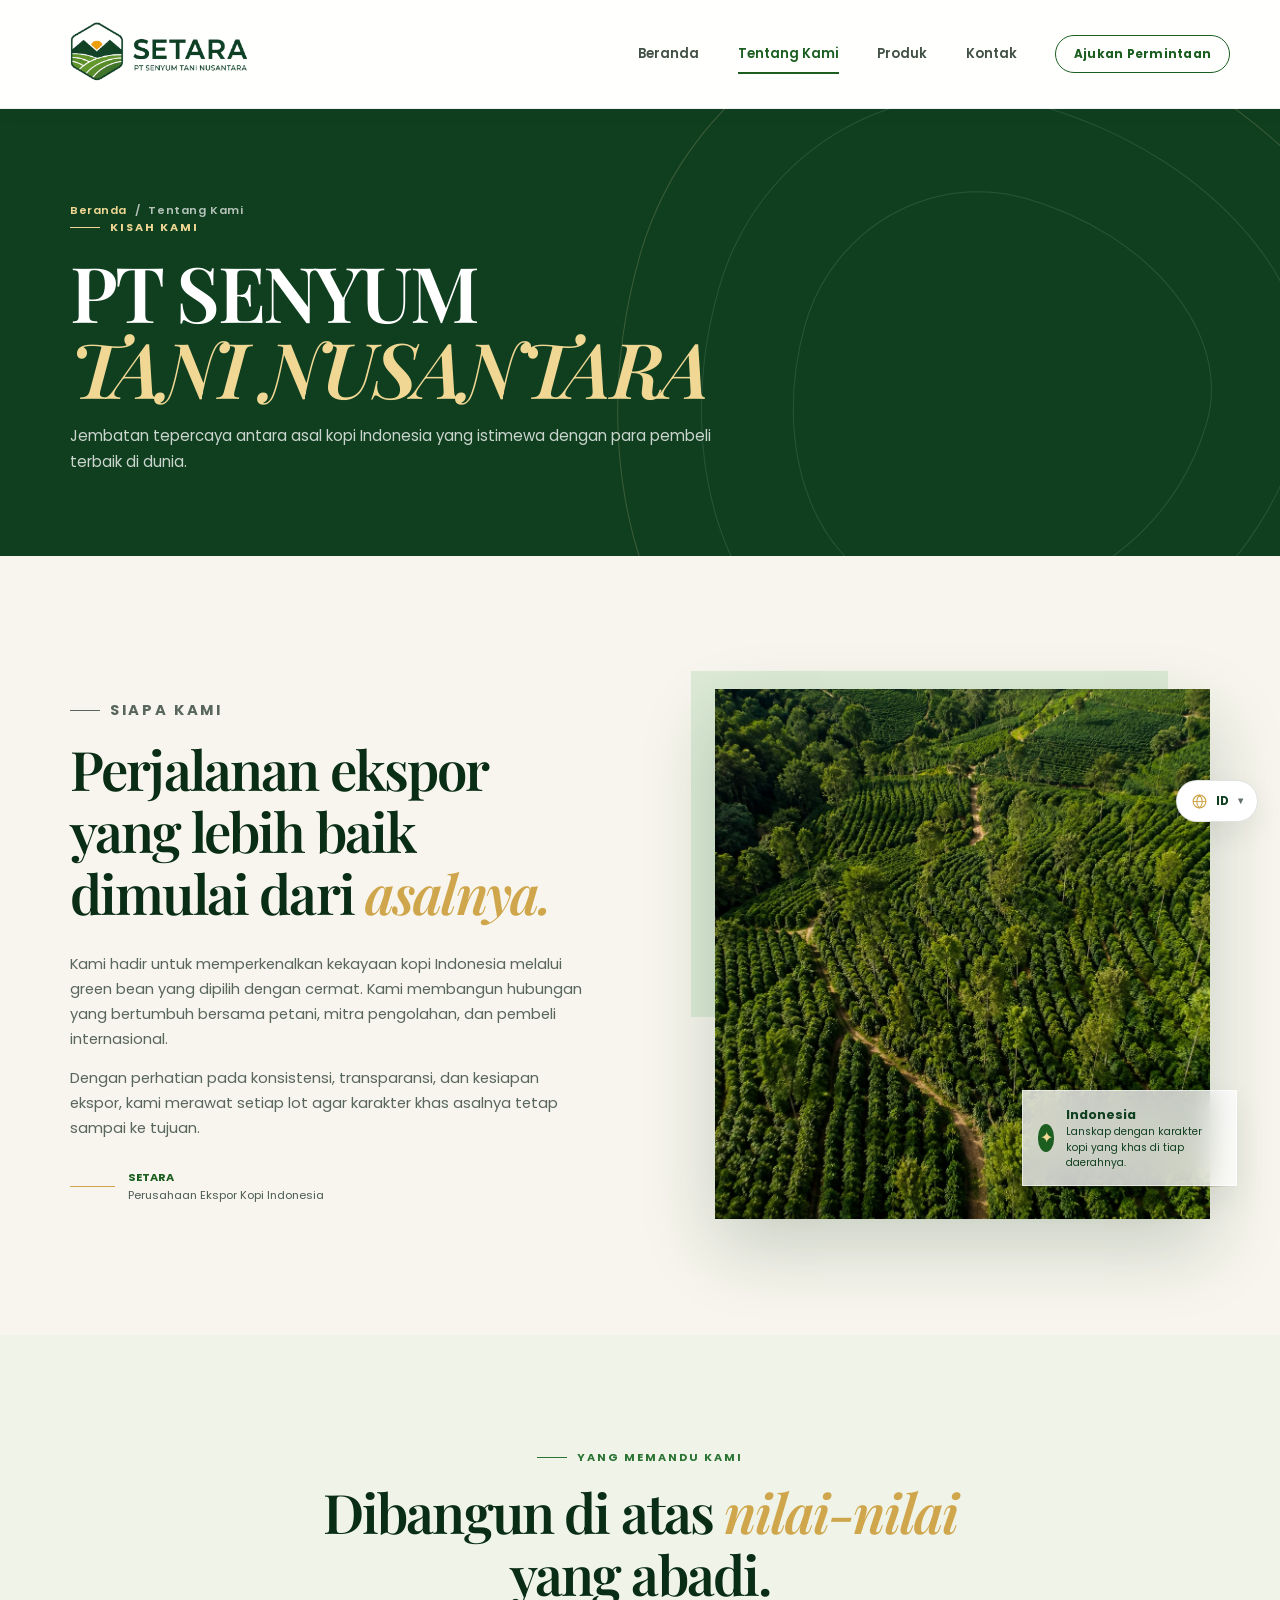
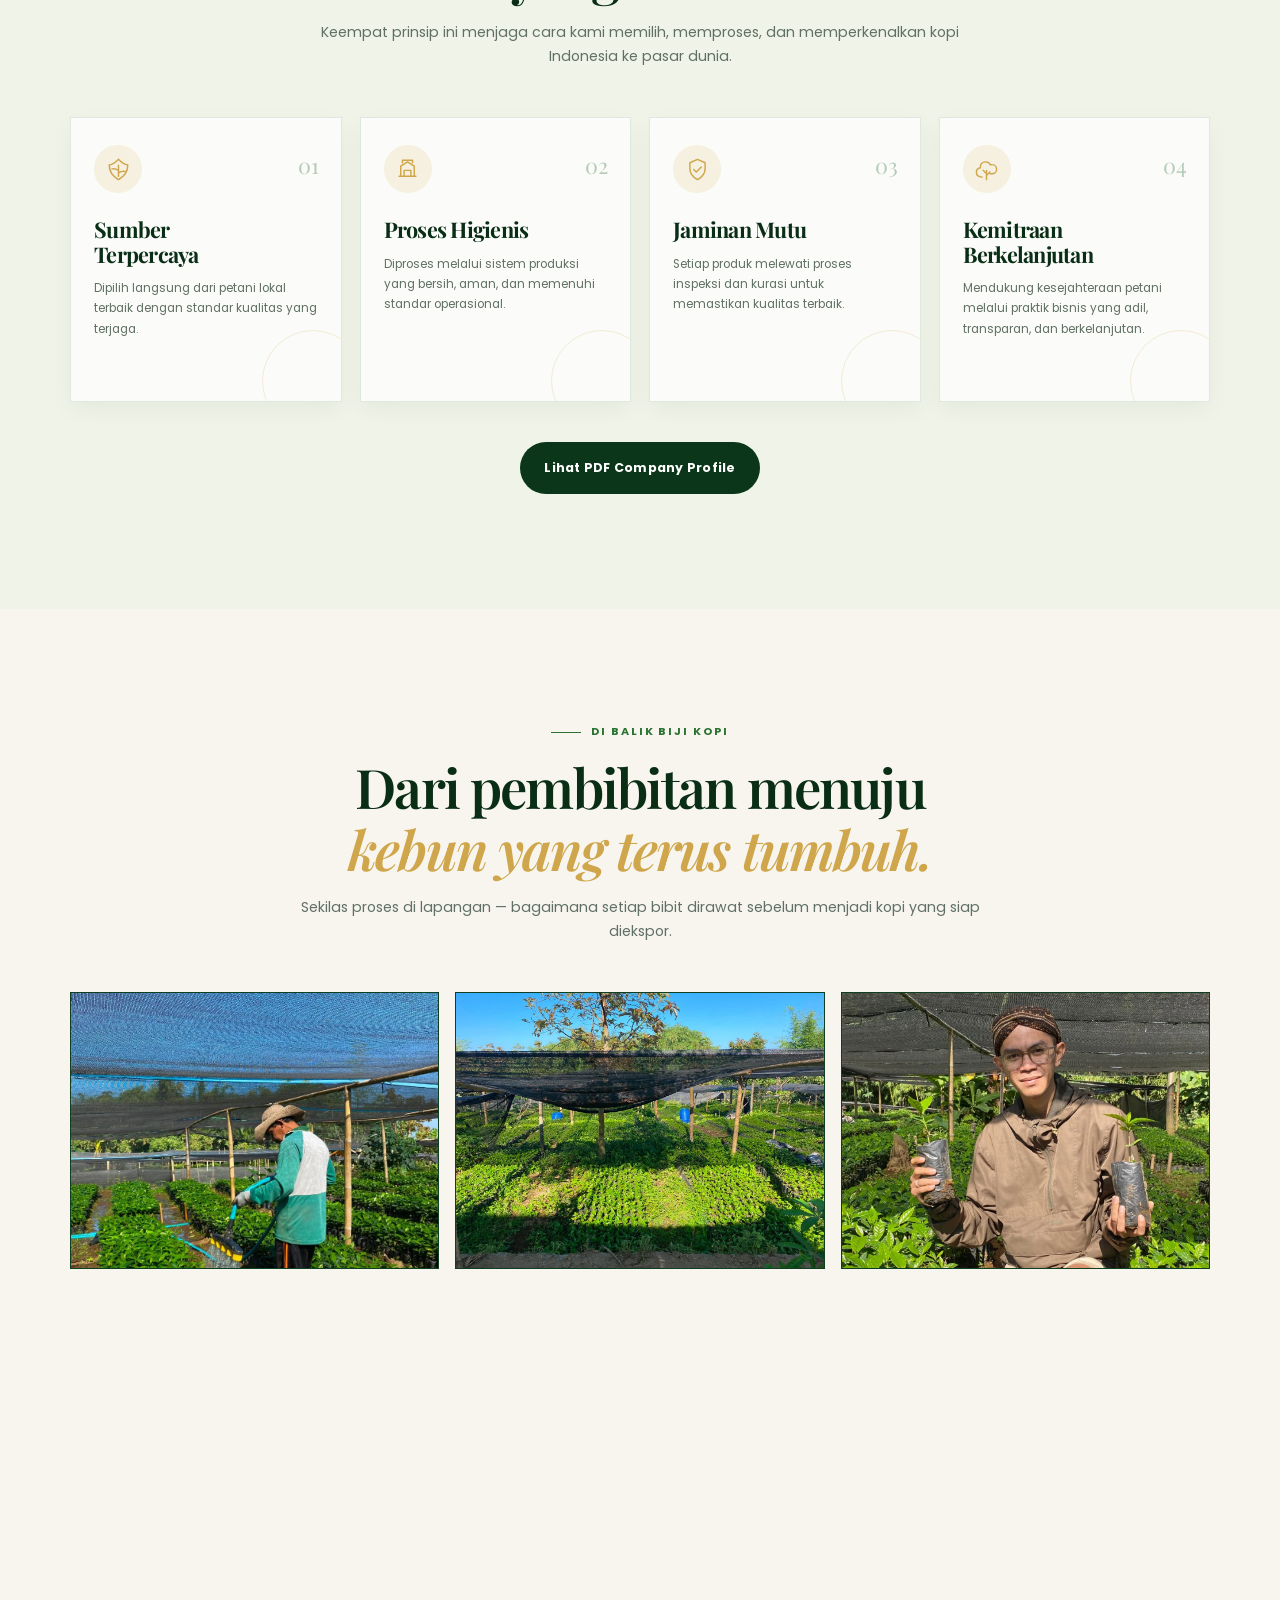
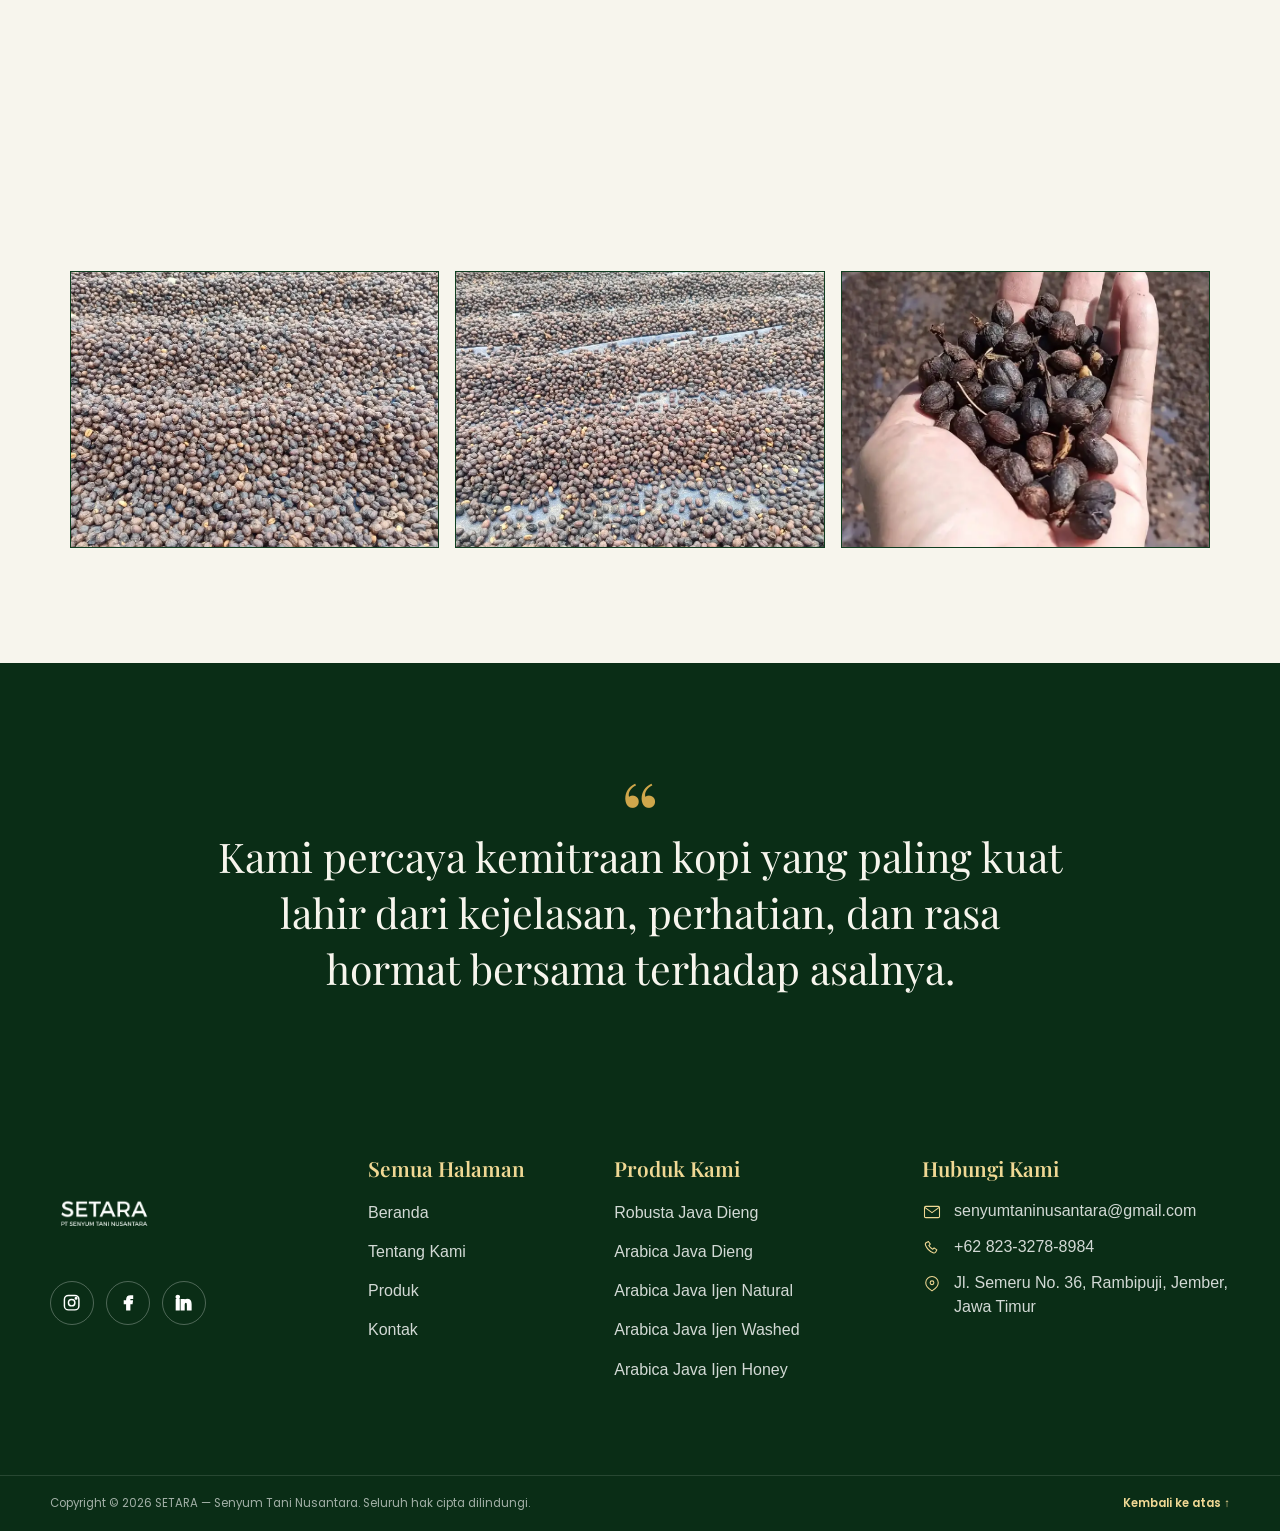
==== commit 73d31465: "update" ====
--- a/about.html
+++ b/about.html
@@ -412,18 +412,9 @@
 
     <footer class="site-footer">
       <div class="container footer-main">
-        <a
-          class="brand brand-logo footer-brand"
-          href="index.html"
-          aria-label="SETARA - Senyum Tani Nusantara, beranda"
-        >
-          <img
-            src="assets/logo-footer.webp"
-            alt="SETARA - Senyum Tani Nusantara"
-            loading="lazy"
-          />
+        <a class="brand brand-logo footer-brand" href="index.html" aria-label="SETARA - Senyum Tani Nusantara, beranda">
+          <img src="assets/logo-footer.webp" alt="SETARA - Senyum Tani Nusantara" loading="lazy" />
         </a>
-
         <div class="footer-links">
           <nav class="footer-links-col" aria-label="Semua halaman">
             <h3 class="footer-links-title" data-i18n="footer.pages.title">Semua Halaman</h3>
@@ -434,7 +425,6 @@
               <li><a href="contact.html" data-i18n="nav.contact">Kontak</a></li>
             </ul>
           </nav>
-
           <nav class="footer-links-col" aria-label="Produk kami">
             <h3 class="footer-links-title" data-i18n="footer.products.title">Produk Kami</h3>
             <ul class="footer-links-list">
@@ -445,79 +435,40 @@
               <li><a href="product.html">Arabica Java Ijen Honey</a></li>
             </ul>
           </nav>
-
-          <!-- Kolom Baru: Hubungi Kami (tanpa jam kerja) -->
-          <div class="footer-links-col footer-contact-col" aria-label="Hubungi kami">
-            <h3 class="footer-links-title" data-i18n="footer.contact.title">Hubungi Kami</h3>
-            <ul class="footer-links-list footer-contact-list">
-              <li>
-                <svg class="footer-contact-icon" viewBox="0 0 24 24" aria-hidden="true">
-                  <rect x="2" y="4" width="20" height="16" rx="2"></rect>
-                  <path d="m22 7-8.97 5.7a1.94 1.94 0 0 1-2.06 0L2 7"></path>
-                </svg>
-                <a href="mailto:senyumtaninusantara@gmail.com">senyumtaninusantara@gmail.com</a>
-              </li>
-              <li>
-                <svg class="footer-contact-icon" viewBox="0 0 24 24" aria-hidden="true">
-                  <path d="M22 16.92v3a2 2 0 0 1-2.18 2 19.79 19.79 0 0 1-8.63-3.07 19.5 19.5 0 0 1-6-6 19.79 19.79 0 0 1-3.07-8.67A2 2 0 0 1 4.11 2h3a2 2 0 0 1 2 1.72 12.84 12.84 0 0 0 .7 2.81 2 2 0 0 1-.45 2.11L8.09 9.91a16 16 0 0 0 6 6l1.27-1.27a2 2 0 0 1 2.11-.45 12.84 12.84 0 0 0 2.81.7A2 2 0 0 1 22 16.92z"></path>
-                </svg>
-                <a href="https://wa.me/6282332788984?text=Halo%2C%20saya%20tertarik%20dengan%20produk%20kopi%20Anda!" target="_blank" rel="noopener noreferrer">+62 823-3278-8984 (WhatsApp)</a>
-              </li>
-             <li>
-                <svg class="footer-contact-icon" viewBox="0 0 24 24" aria-hidden="true">
-                  <path d="M20 10c0 6-8 12-8 12s-8-6-8-12a8 8 0 0 1 16 0Z"></path>
-                  <circle cx="12" cy="10" r="3"></circle>
-                </svg>
-                <a
-                  href="https://www.google.com/maps?q=Jl.%20Semeru%20No%2036%2C%20Rambipuji%2C%20Jember%2C%20Jawa%20Timur%2C%20Indonesia"
-                  target="_blank"
-                  rel="noopener noreferrer"
-                  data-i18n="footer.contact.address"
-                >
-                  Jl. Semeru No. 36, Rambipuji, Jember, Jawa Timur
-                </a>
-              </li>
-            </ul>
-          </div>
-        </div>
-
+        </div>
+        <div class="footer-contact">
+          <h3 class="footer-links-title" data-i18n="footer.contact.title">Hubungi Kami</h3>
+          <ul class="footer-contact-list">
+            <li>
+              <span class="fc-icon" aria-hidden="true"><svg viewBox="0 0 32 32"><rect x="4" y="7" width="24" height="18" rx="2"></rect><path d="m5 9 11 8 11-8"></path></svg></span>
+              <a href="mailto:senyumtaninusantara@gmail.com">senyumtaninusantara@<wbr />gmail.com</a>
+            </li>
+            <li>
+              <span class="fc-icon" aria-hidden="true"><svg viewBox="0 0 32 32"><path d="M10.4 5.5 7.2 7.1c-1.6.8-2.2 2.7-1.5 4.4 2.2 5.5 6.6 9.9 12.1 12.1 1.7.7 3.6.1 4.4-1.5l1.6-3.2-4.5-3.1-2.2 2.3c-2.6-1.4-4.7-3.5-6.1-6.1l2.3-2.2-3.1-4.3Z"></path></svg></span>
+              <a href="https://wa.me/6282332788984?text=Halo%2C%20saya%20tertarik%20dengan%20produk%20kopi%20Anda!" target="_blank" rel="noopener noreferrer" aria-label="WhatsApp +62 823-3278-8984">+62 823-3278-8984</a>
+            </li>
+            <li>
+              <span class="fc-icon" aria-hidden="true"><svg viewBox="0 0 32 32"><path d="M26 14c0 7-10 13-10 13S6 21 6 14a10 10 0 1 1 20 0Z"></path><circle cx="16" cy="14" r="3"></circle></svg></span>
+              <a href="https://www.google.com/maps?q=Jl.%20Semeru%20No%2036%2C%20Rambipuji%2C%20Jember%2C%20Jawa%20Timur%2C%20Indonesia" target="_blank" rel="noopener noreferrer">Jl. Semeru No. 36, Rambipuji, Jember, Jawa Timur</a>
+            </li>
+          </ul>
+        </div>
         <div class="social-links" aria-label="Media sosial">
-          <a
-            href="https://www.instagram.com/senyumtaninusantara/"
-            target="_blank"
-            rel="noopener noreferrer"
-            aria-label="Instagram @senyumtaninusantara"
-            title="Instagram @senyumtaninusantara"
+          <a href="https://www.instagram.com/senyumtaninusantara/" target="_blank" rel="noopener noreferrer" aria-label="Instagram @senyumtaninusantara" title="Instagram @senyumtaninusantara"
             ><svg viewBox="0 0 24 24" aria-hidden="true">
               <rect x="3" y="3" width="18" height="18" rx="5"></rect>
               <circle cx="12" cy="12" r="4"></circle>
-              <circle cx="17.5" cy="6.5" r="1"></circle></svg
-          ></a>
-          <a href="#" aria-label="Facebook" title="Facebook"
-            ><svg viewBox="0 0 24 24" aria-hidden="true">
-              <path
-                d="M14.5 21v-8h2.8l.4-3h-3.2V8.1c0-.9.3-1.6 1.7-1.6H18V3.8c-.3 0-1.4-.1-2.6-.1-2.6 0-4.4 1.6-4.4 4.5V10H8v3h3v8h3.5Z"
-              ></path></svg
-          ></a>
-          <a href="#" aria-label="LinkedIn" title="LinkedIn"
-            ><svg viewBox="0 0 24 24" aria-hidden="true">
-              <path
-                d="M6.3 8.3H3V21h3.3V8.3ZM4.7 3A1.9 1.9 0 1 0 4.7 6.8 1.9 1.9 0 0 0 4.7 3ZM21 13.7c0-3.8-2-5.6-4.8-5.6-2.2 0-3.2 1.2-3.8 2V8.3H9.1V21h3.3v-6.3c0-1.7.3-3.4 2.4-3.4 2.1 0 2.1 2 2.1 3.5V21H21v-7.3Z"
-              ></path></svg
-          ></a>
+              <circle cx="17.5" cy="6.5" r="1"></circle></svg></a>
+          <a href="#" aria-label="Facebook" title="Facebook"><svg viewBox="0 0 24 24" aria-hidden="true">
+              <path d="M14.5 21v-8h2.8l.4-3h-3.2V8.1c0-.9.3-1.6 1.7-1.6H18V3.8c-.3 0-1.4-.1-2.6-.1-2.6 0-4.4 1.6-4.4 4.5V10H8v3h3v8h3.5Z"></path></svg></a>
+          <a href="#" aria-label="LinkedIn" title="LinkedIn"><svg viewBox="0 0 24 24" aria-hidden="true">
+              <path d="M6.3 8.3H3V21h3.3V8.3ZM4.7 3A1.9 1.9 0 1 0 4.7 6.8 1.9 1.9 0 0 0 4.7 3ZM21 13.7c0-3.8-2-5.6-4.8-5.6-2.2 0-3.2 1.2-3.8 2V8.3H9.1V21h3.3v-6.3c0-1.7.3-3.4 2.4-3.4 2.1 0 2.1 2 2.1 3.5V21H21v-7.3Z"></path></svg></a>
         </div>
       </div>
       <div class="container footer-bottom">
-        <small data-i18n="footer.copyright"
-          >Copyright © 2026 SETARA — PT Senyum Tani Nusantara. Seluruh hak cipta
-          dilindungi.</small
-        >
-        <a href="#top" data-i18n="footer.backtotop"
-          >Kembali ke atas <span aria-hidden="true">↑</span></a
-        >
+        <small data-i18n="footer.copyright">Copyright © 2026 SETARA — Senyum Tani Nusantara. Seluruh hak cipta dilindungi.</small><a href="#top" data-i18n="footer.backtotop">Kembali ke atas <span aria-hidden="true">↑</span></a>
       </div>
     </footer>
-
     <button class="scroll-top" type="button" aria-label="Kembali ke atas">
       <span aria-hidden="true">↑</span>
     </button>
--- a/css/style.css
+++ b/css/style.css
@@ -1851,218 +1851,6 @@
   text-align: center;
 }
 
-/* Footer */
-.site-footer {
-  background: var(--green-950);
-  color: rgba(255, 255, 255, 0.75);
-}
-
-.site-footer .container {
-  width: 100%;
-  max-width: none;
-  margin-inline: 0;
-  padding-inline: 50px;
-}
-
-.footer-main {
-  display: grid;
-  grid-template-columns: auto 1fr auto;
-  gap: 40px;
-  align-items: center;
-  min-height: 190px;
-  padding: 31px 0;
-}
-
-.footer-brand img {
-  width: auto;
-  height: 175px;
-  max-height: 175px;
-}
-
-.footer-brand span {
-  color: var(--white);
-}
-
-.footer-brand span strong {
-  color: var(--gold-light);
-}
-
-.footer-main > p {
-  max-width: 500px;
-  margin-inline: auto;
-  font-size: 0,85rem;
-  line-height: 1.65;
-  text-align: left;
-}
-
-.social-links {
-  display: flex;
-  gap: 9px;
-}
-
-.social-links a {
-  display: grid;
-  width: 35px;
-  aspect-ratio: 1;
-  place-items: center;
-  border: 1px solid rgba(255, 255, 255, 0.22);
-  border-radius: 50%;
-  color: var(--white);
-  transition:
-    background 0.25s ease,
-    color 0.25s ease,
-    border-color 0.25s ease,
-    transform 0.25s ease;
-}
-
-.social-links a:hover {
-  border-color: var(--green-500);
-  background: var(--green-500);
-  color: var(--green-950);
-  transform: translateY(-3px);
-}
-
-.social-links svg {
-  width: 15px;
-  height: 15px;
-  fill: currentColor;
-  stroke: currentColor;
-  stroke-width: 1.8;
-}
-
-.social-links svg rect,
-.social-links svg circle {
-  fill: none;
-}
-
-/* "Semua Halaman", "Produk Kami", & "Hubungi Kami" di tengah footer */
-.footer-links {
-  display: flex;
-  flex-wrap: wrap;
-  align-items: flex-start;
-  justify-content: center;
-  gap: 28px clamp(36px, 4.5vw, 72px);
-}
-
-.footer-links-col {
-  min-width: 155px;
-}
-
-.footer-contact-col {
-  max-width: 260px;
-}
-
-/* Font footer */
-.site-footer {
-  --footer-title-font: var(--serif);
-  --footer-text-font: var(--sans);
-}
-
-/* Ukuran judul diperkecil dari 1.4rem menjadi 1.1rem */
-.footer-links-title {
-  margin: 0 0 14px;
-  color: var(--gold-light);
-  font-family: var(--footer-title-font);
-  font-size: 1.1rem;
-  font-weight: 600;
-  letter-spacing: 0;
-  line-height: 1.3;
-  text-transform: none;
-}
-
-/* Jarak antar item diperkecil dari 14px menjadi 10px */
-.footer-links-list {
-  display: grid;
-  gap: 10px;
-  margin: 0;
-  padding: 0;
-  list-style: none;
-}
-
-/* Ukuran teks menu & kontak diperkecil dari 1.05rem menjadi 0.85rem */
-.footer-links-list a,
-.footer-contact-list li {
-  color: rgba(255, 255, 255, 0.82);
-  font-family: var(--footer-text-font);
-  font-weight: 400;
-  font-size: 0.85rem;
-  line-height: 1.5;
-  transition: color 0.25s ease;
-}
-
-.footer-links-list a:hover {
-  color: var(--gold-light);
-}
-
-/* Styling khusus item dengan ikon pada kolom Hubungi Kami */
-.footer-contact-list li {
-  display: flex;
-  align-items: flex-start;
-  gap: 10px;
-}
-
-.footer-contact-icon {
-  width: 16px;
-  height: 16px;
-  flex-shrink: 0;
-  margin-top: 3px;
-  fill: none;
-  stroke: var(--gold-light);
-  stroke-width: 1.8;
-  stroke-linecap: round;
-  stroke-linejoin: round;
-}
-
-@media (min-width: 1101px) {
-  .footer-main {
-    grid-template-columns: auto 1fr auto;
-  }
-}
-
-@media (max-width: 560px) {
-  .footer-contact-list li {
-    justify-content: center;
-  }
-}
-
-html.forced-desktop-mode .footer-contact-list li {
-  justify-content: center;
-}
-
-/* Ikon sosial media diperbesar */
-.social-links {
-  gap: 12px;
-}
-
-.social-links a {
-  width: 46px;
-}
-
-.social-links svg {
-  width: 21px;
-  height: 21px;
-}
-
-.footer-bottom {
-  display: flex;
-  justify-content: space-between;
-  gap: 10px;
-  padding: 10px 0;
-  border-top: 1px solid rgba(255, 255, 255, 0.11);
-  color: rgba(255, 255, 255, 0.54);
-  font-size: 0.63rem;
-}
-
-.footer-bottom a {
-  color: var(--gold-light);
-  font-weight: 600;
-}
-
-.footer-bottom a span {
-  margin-left: 3px;
-  font-size: 0.9rem;
-}
-
 .scroll-top {
   position: fixed;
   z-index: 70;
@@ -2150,17 +1938,6 @@
     min-height: 248px;
   }
 
-  .footer-main {
-    grid-template-columns: 1fr auto;
-  }
-
-  .footer-main > p {
-    max-width: 420px;
-    margin-inline: auto;
-    font-size: 0.85rem;
-    line-height: 1.65;
-    text-align: center;
-  }
 }
 
 @media (max-width: 1045px) {
@@ -2376,38 +2153,6 @@
     border-width: 5px;
   }
 
-  .footer-main {
-    display: flex;
-    flex-wrap: wrap;
-    align-items: center;
-    min-height: 0;
-    gap: 20px 24px;
-    padding: 31px 0 25px;
-  }
-
-  .site-footer .footer-brand img {
-    width: auto;
-    height: 130px;
-    max-height: 130px;
-    object-fit: contain;
-  }
-
-  .footer-main > p {
-    flex: 1 1 240px;
-    font-size: 0.82rem;
-  }
-
-  .social-links {
-    margin-left: auto;
-    flex-shrink: 0;
-  }
-
-  .footer-bottom {
-    align-items: center;
-    flex-direction: row;
-    gap: 20px;
-  }
-
   .slider-arrow {
     width: 34px;
   }
@@ -2476,9 +2221,6 @@
     padding-left: 0;
   }
 
-  .footer-brand span {
-    font-size: 0.86rem;
-  }
 }
 
 @media (prefers-reduced-motion: reduce) {
@@ -3022,38 +2764,6 @@
   }
 }
 
-/* =========================================================
-   FOOTER — HP kecil (di bawah 560px)
-   Baris footer (logo, teks, ikon sosial) dibuat menumpuk rapi
-   sebagai lanjutan dari .footer-main (flex-wrap) yang sudah
-   didefinisikan di blok 720px di atas. Tidak mengubah ukuran
-   font atau logo, hanya arah/susunannya di layar sempit.
-   ========================================================= */
-@media (max-width: 560px) {
-  .footer-main {
-    flex-direction: column;
-    align-items: center;
-    text-align: center;
-  }
-
-  .footer-main > p {
-    flex-basis: auto;
-    text-align: center;
-  }
-
-  .social-links {
-    margin-left: 0;
-    justify-content: center;
-  }
-
-  .footer-bottom {
-    flex-direction: column;
-    align-items: center;
-    gap: 6px;
-    text-align: center;
-  }
-}
-
 .values-cta {
   display: flex;
   justify-content: center;
@@ -3081,65 +2791,12 @@
     gap: 12px;
   }
 
-  .site-footer .container {
-    padding-inline: 16px;
-  }
 }
 
 /* Jaring pengaman: cegah scroll horizontal di manapun. */
 html {
   overflow-x: hidden;
   max-width: 100%;
-}
-
-/* =========================================================
-   FOOTER — pemaksaan layout mobile saat "Mode Desktop" dibuka
-   lewat HP layar kecil. Class .forced-desktop-mode ditambahkan
-   oleh script.js (bukan lewat media query biasa, karena browser
-   dalam mode ini melaporkan viewport selebar desktop meski layar
-   fisiknya kecil). Aturan di sini menimpa layout grid 3-kolom
-   desktop supaya footer tetap rapi & menumpuk seperti versi HP.
-   ========================================================= */
-html.forced-desktop-mode .footer-main {
-  display: flex;
-  flex-direction: column;
-  flex-wrap: wrap;
-  align-items: center;
-  text-align: center;
-  min-height: 0;
-  gap: 16px;
-  padding: 26px 16px;
-}
-
-html.forced-desktop-mode .site-footer .footer-brand img {
-  width: auto;
-  height: 90px;
-  max-height: 90px;
-  object-position: center;
-}
-
-html.forced-desktop-mode .footer-main > p {
-  max-width: 320px;
-  margin-inline: auto;
-  text-align: center;
-  font-size: 0.78rem;
-}
-
-html.forced-desktop-mode .social-links {
-  margin-left: 0;
-  justify-content: center;
-}
-
-html.forced-desktop-mode .footer-bottom {
-  flex-direction: column;
-  align-items: center;
-  gap: 6px;
-  text-align: center;
-  font-size: 0.6rem;
-}
-
-html.forced-desktop-mode .site-footer .container {
-  padding-inline: 16px;
 }
 
 html.forced-desktop-mode .lang-switcher-toggle {
@@ -3194,84 +2851,292 @@
 
 
 /* =========================================================
-   FOOTER — logo | daftar halaman & produk (tengah) | sosmed
-   Ditaruh paling bawah supaya menimpa aturan footer lama.
+   FOOTER — satu blok, mobile-first
+   • < 480px   : 1 kolom
+   • 480–799px : 2 kolom (logo, link, kontak)
+   • ≥ 800px   : 4 kolom (logo+sosmed | halaman | produk | kontak)
+   • "Mode Desktop" di HP (html.forced-desktop-mode) selalu 4 kolom
+     dan teksnya dibesarkan supaya terbaca saat halaman diperkecil.
    ========================================================= */
-@media (min-width: 1101px) {
+.site-footer {
+  --footer-title-font: var(--serif);
+  --footer-text-font: var(--sans);
+  --f-title: 1.3rem;
+  --f-link: 1rem;
+  --f-small: 0.72rem;
+  --f-social: 44px;
+  --f-icon: 20px;
+  background: var(--green-950);
+  color: rgba(255, 255, 255, 0.75);
+}
+
+.site-footer .container {
+  width: 100%;
+  max-width: none;
+  margin-inline: 0;
+  padding-inline: clamp(18px, 4vw, 50px);
+}
+
+/* Grid utama (HP): 1 kolom */
+.footer-main {
+  display: grid;
+  grid-template-columns: minmax(0, 1fr);
+  grid-template-areas:
+    "brand"
+    "social"
+    "pages"
+    "products"
+    "contact";
+  gap: 32px;
+  /* ruang bawah untuk tombol bahasa yang melayang di atas baris copyright */
+  padding-block: 48px 92px;
+}
+
+/* .footer-links dilepas supaya dua kolom di dalamnya ikut grid utama */
+.footer-links {
+  display: contents;
+}
+
+.footer-brand {
+  grid-area: brand;
+  justify-self: start;
+}
+
+.footer-brand img {
+  width: auto;
+  max-width: 100%;
+  height: clamp(96px, 26vw, 150px);
+  object-fit: contain;
+  object-position: left center;
+}
+
+.social-links {
+  grid-area: social;
+  align-self: start;
+  display: flex;
+  flex-wrap: wrap;
+  gap: 12px;
+}
+
+.footer-links-col:nth-child(1) { grid-area: pages; }
+.footer-links-col:nth-child(2) { grid-area: products; }
+.footer-contact { grid-area: contact; }
+
+.footer-links-col,
+.footer-contact {
+  min-width: 0;
+}
+
+.footer-links-title {
+  margin: 0 0 18px;
+  color: var(--gold-light);
+  font-family: var(--footer-title-font);
+  font-size: var(--f-title);
+  font-weight: 600;
+  letter-spacing: 0;
+  line-height: 1.25;
+  text-transform: none;
+}
+
+.footer-links-list,
+.footer-contact-list {
+  display: grid;
+  gap: 12px;
+  margin: 0;
+  padding: 0;
+  list-style: none;
+}
+
+.footer-links-list a,
+.footer-contact-list a,
+.footer-contact-list span:not(.fc-icon) {
+  color: rgba(255, 255, 255, 0.82);
+  font-family: var(--footer-text-font);
+  font-size: var(--f-link);
+  font-weight: 500;
+  line-height: 1.5;
+  overflow-wrap: break-word;
+  transition: color 0.25s ease;
+}
+
+.footer-links-list a:hover,
+.footer-contact-list a:hover {
+  color: var(--gold-light);
+}
+
+/* Kolom kontak */
+.footer-contact-list a,
+.footer-contact-list span:not(.fc-icon) {
+  overflow-wrap: anywhere;
+}
+
+.footer-contact-list li {
+  display: flex;
+  align-items: flex-start;
+  gap: 12px;
+}
+
+.fc-icon {
+  display: grid;
+  flex: 0 0 auto;
+  width: var(--f-icon);
+  height: var(--f-icon);
+  margin-top: 0.2em;
+  place-items: center;
+  color: var(--gold-light);
+}
+
+.fc-icon svg {
+  width: 100%;
+  height: 100%;
+  fill: none;
+  stroke: currentColor;
+  stroke-linecap: round;
+  stroke-linejoin: round;
+  stroke-width: 1.7;
+}
+
+/* Sosial media */
+.social-links a {
+  display: grid;
+  width: var(--f-social);
+  aspect-ratio: 1;
+  place-items: center;
+  border: 1px solid rgba(255, 255, 255, 0.28);
+  border-radius: 50%;
+  color: var(--white);
+  transition:
+    background 0.25s ease,
+    color 0.25s ease,
+    border-color 0.25s ease,
+    transform 0.25s ease;
+}
+
+.social-links a:hover {
+  border-color: var(--green-500);
+  background: var(--green-500);
+  color: var(--green-950);
+  transform: translateY(-3px);
+}
+
+.social-links svg {
+  width: 46%;
+  height: 46%;
+  fill: currentColor;
+  stroke: currentColor;
+  stroke-width: 1.8;
+}
+
+.social-links svg rect,
+.social-links svg circle {
+  fill: none;
+}
+
+/* Baris copyright */
+.footer-bottom {
+  display: flex;
+  flex-wrap: wrap;
+  align-items: center;
+  justify-content: space-between;
+  gap: 8px 24px;
+  padding-block: 18px;
+  border-top: 1px solid rgba(255, 255, 255, 0.12);
+}
+
+.footer-bottom small {
+  color: rgba(255, 255, 255, 0.62);
+  font-size: var(--f-small);
+  line-height: 1.5;
+}
+
+.footer-bottom a {
+  color: var(--gold-light);
+  font-size: var(--f-small);
+  font-weight: 600;
+  white-space: nowrap;
+}
+
+/* Dekat footer, tombol panah mengambang disembunyikan
+   (footer sudah punya "Kembali ke atas") */
+.scroll-top.is-near-footer {
+  opacity: 0;
+  pointer-events: none;
+}
+
+/* 480–799px: 2 kolom */
+@media (min-width: 480px) {
   .footer-main {
-    grid-template-columns: 1fr auto 1fr;
-  }
-
-  .footer-main .social-links {
-    justify-self: end;
-  }
-}
-
-@media (max-width: 1100px) {
+    grid-template-columns: repeat(2, minmax(0, 1fr));
+    grid-template-areas:
+      "brand    brand"
+      "social   social"
+      "pages    products"
+      "contact  contact";
+    column-gap: 32px;
+  }
+}
+
+/* ≥ 800px: 4 kolom */
+@media (min-width: 800px) {
   .footer-main {
-    display: flex;
-    flex-direction: column;
-    flex-wrap: nowrap;
-    align-items: center;
-    gap: 30px;
-    text-align: center;
-  }
-
-  .footer-main .social-links {
-    margin-left: 0;
-    justify-content: center;
-  }
-
-  .footer-links-col {
-    text-align: left;
-  }
-}
-
-@media (max-width: 560px) {
-  .footer-links {
-    flex-direction: column;
-    align-items: center;
-    gap: 28px;
-  }
-
-  .footer-links-col {
-    min-width: 0;
-    text-align: center;
-  }
-}
-
-html.forced-desktop-mode .footer-links {
-  flex-direction: column;
-  align-items: center;
-  gap: 24px;
-}
-
-html.forced-desktop-mode .footer-links-col {
-  min-width: 0;
-  text-align: center;
-}
-
-/* Logo footer diperbesar sedikit */
-.footer-brand img {
-  height: 215px;
-  max-height: 215px;
-}
-
-@media (max-width: 720px) {
-  .site-footer .footer-brand img {
-    height: 160px;
-    max-height: 160px;
-  }
-}
-
-html.forced-desktop-mode .site-footer .footer-brand img {
-  height: 110px;
-  max-height: 110px;
-}
-
-/* Beri ruang agar tombol bahasa & scroll-top yang melayang tidak menimpa ikon sosial */
-@media (min-width: 1101px) {
-  .footer-main .social-links {
-    margin-right: 64px;
-  }
+    grid-template-columns: minmax(0, 1.3fr) minmax(0, 0.95fr) minmax(0, 1.25fr) minmax(0, 1.5fr);
+    grid-template-rows: auto 1fr;
+    grid-template-areas:
+      "brand  pages products contact"
+      "social pages products contact";
+    column-gap: clamp(28px, 4vw, 64px);
+    row-gap: 18px;
+    padding-block: 56px 92px;
+  }
+
+  .footer-brand img {
+    height: clamp(110px, 12vw, 175px);
+  }
+}
+
+/* "Mode Desktop" di HP: layout tetap horizontal, teks dibesarkan */
+html.forced-desktop-mode .site-footer {
+  --f-title: 1.75rem;
+  --f-link: 1.3rem;
+  --f-small: 1rem;
+  --f-social: 48px;
+  --f-icon: 22px;
+}
+
+html.forced-desktop-mode .footer-main {
+  grid-template-columns: minmax(0, 1.1fr) minmax(0, 0.9fr) minmax(0, 1.15fr) minmax(0, 1.75fr);
+  grid-template-rows: auto 1fr;
+  grid-template-areas:
+    "brand  pages products contact"
+    "social pages products contact";
+  column-gap: clamp(28px, 4vw, 64px);
+  row-gap: 18px;
+  padding-block: 64px 120px;
+}
+
+html.forced-desktop-mode .footer-brand img {
+  height: 175px;
+}
+
+html.forced-desktop-mode .social-links {
+  gap: 8px;
+}
+
+html.forced-desktop-mode .footer-contact-list a,
+html.forced-desktop-mode .footer-contact-list span:not(.fc-icon) {
+  font-size: 1.15rem;
+}
+
+html.forced-desktop-mode .footer-links-title {
+  margin-bottom: 24px;
+}
+
+html.forced-desktop-mode .footer-links-list,
+html.forced-desktop-mode .footer-contact-list {
+  gap: 18px;
+}
+
+html.forced-desktop-mode .footer-bottom {
+  flex-wrap: nowrap;
+  padding-block: 26px;
 }
